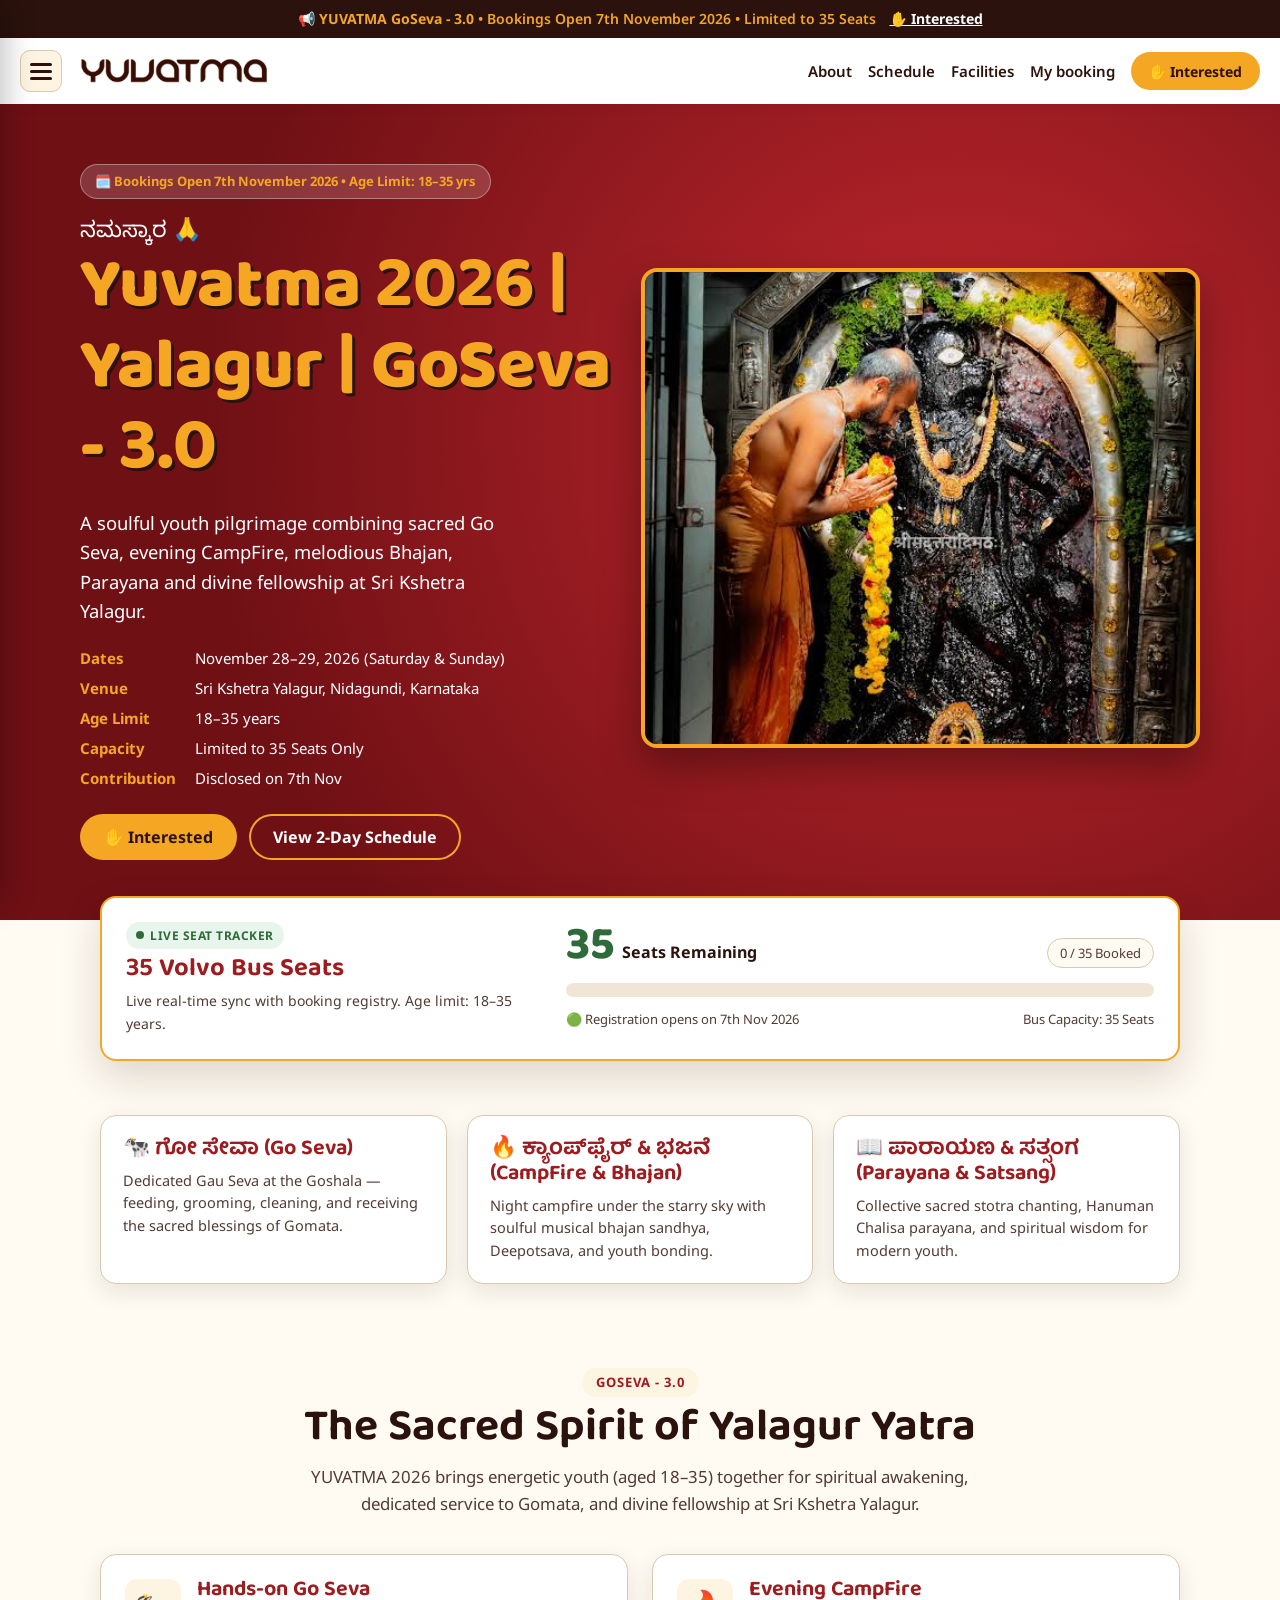
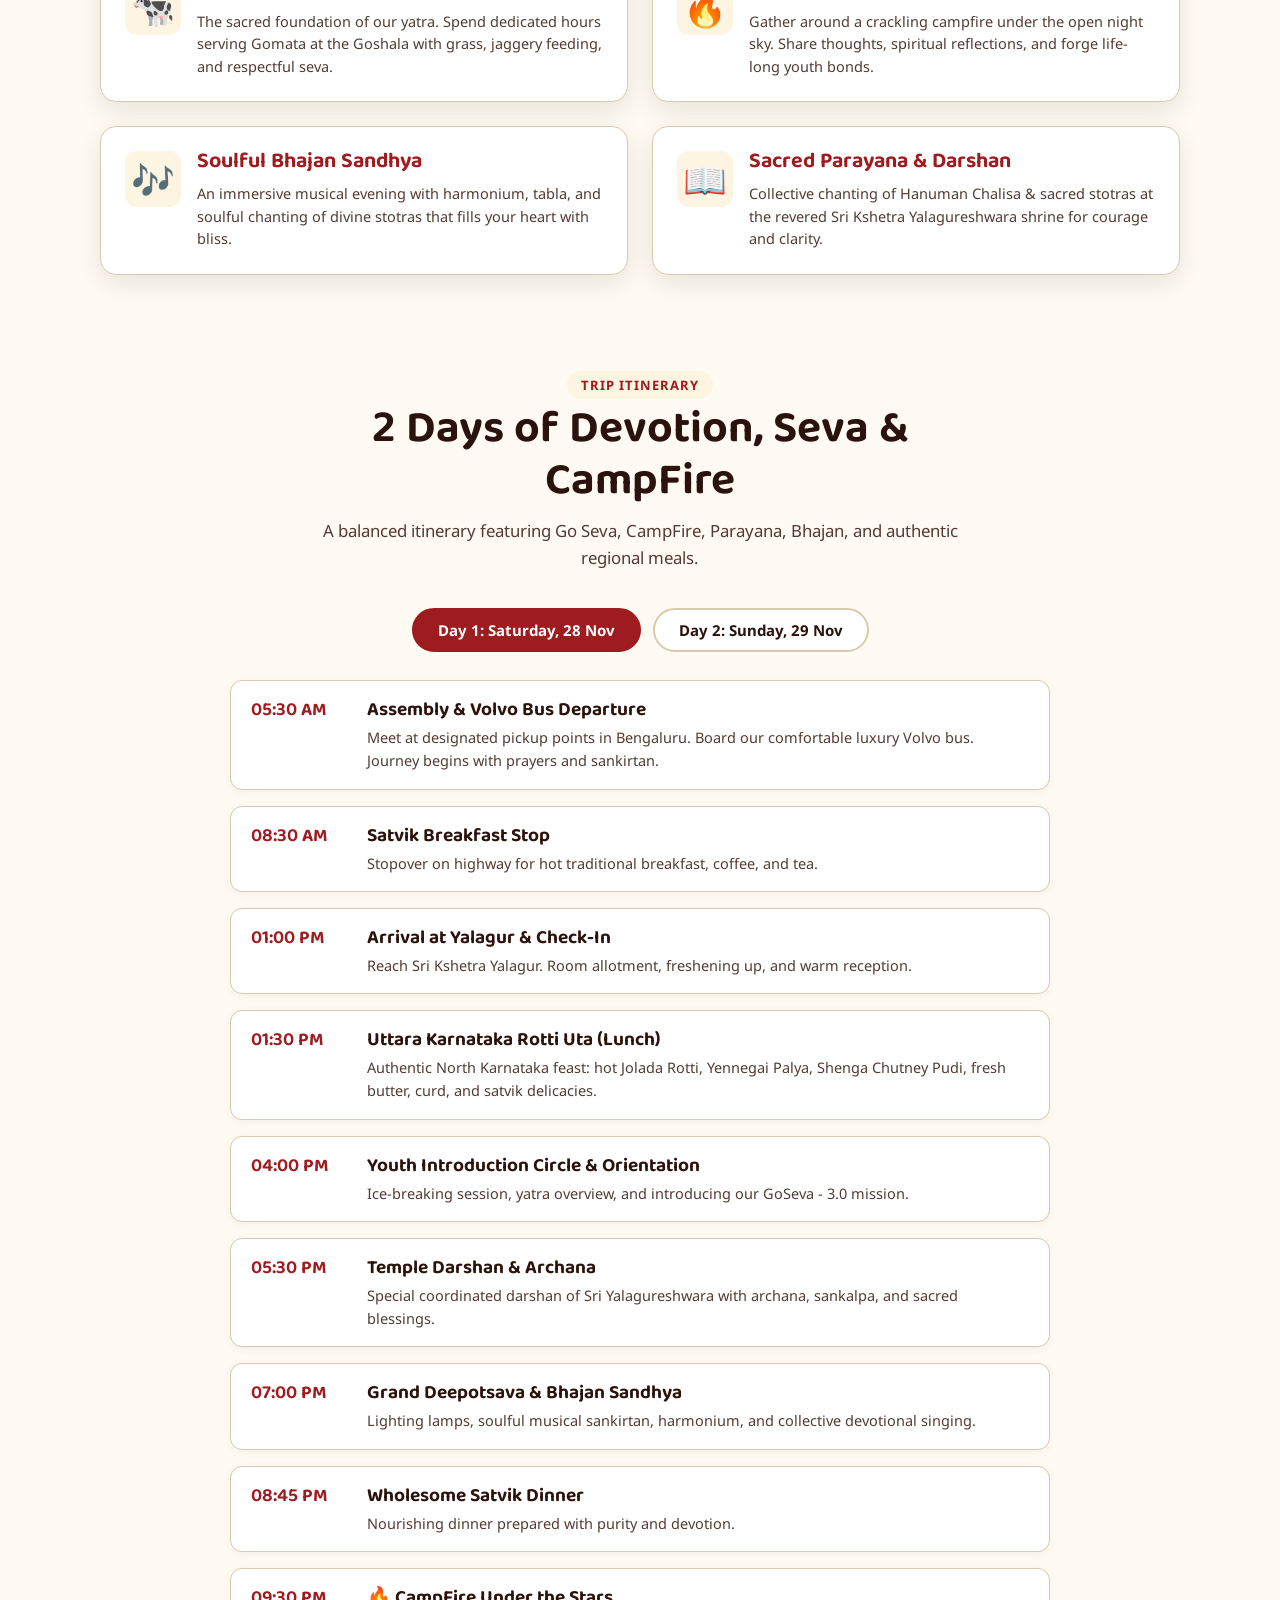
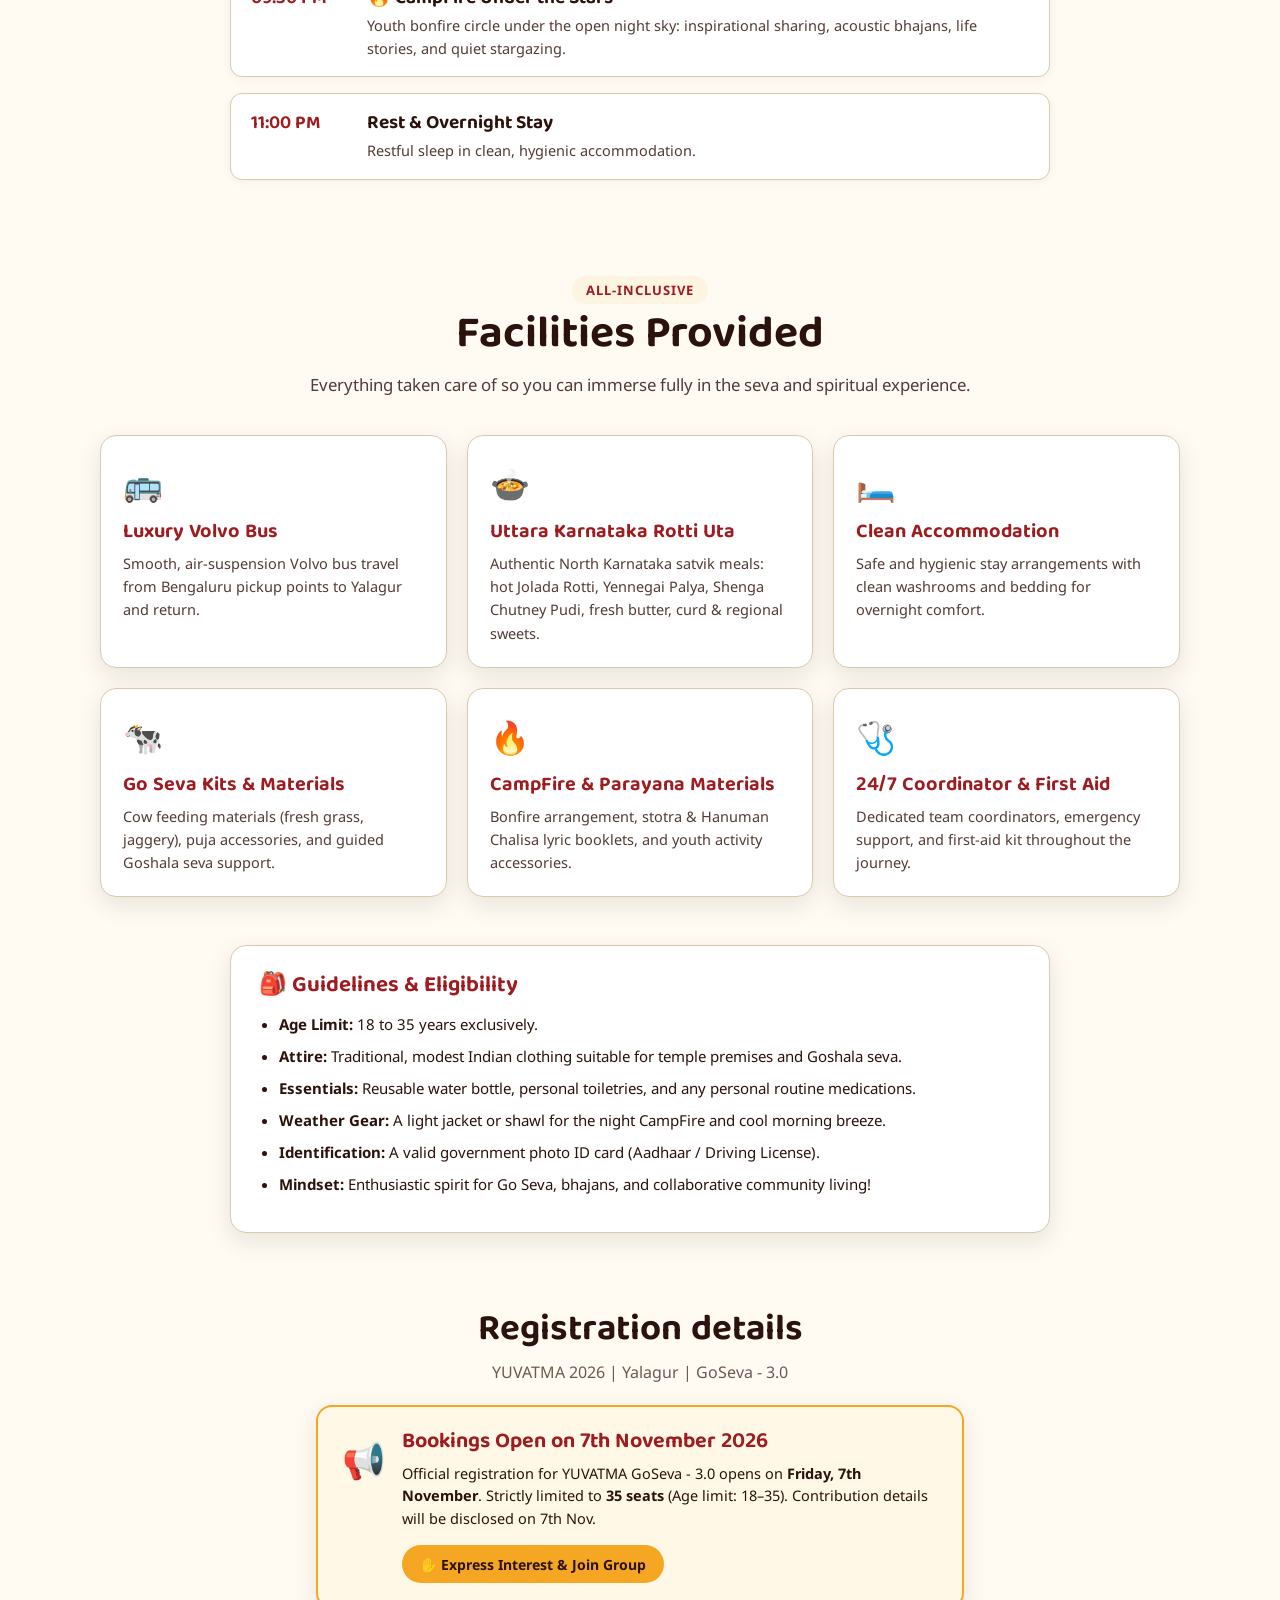
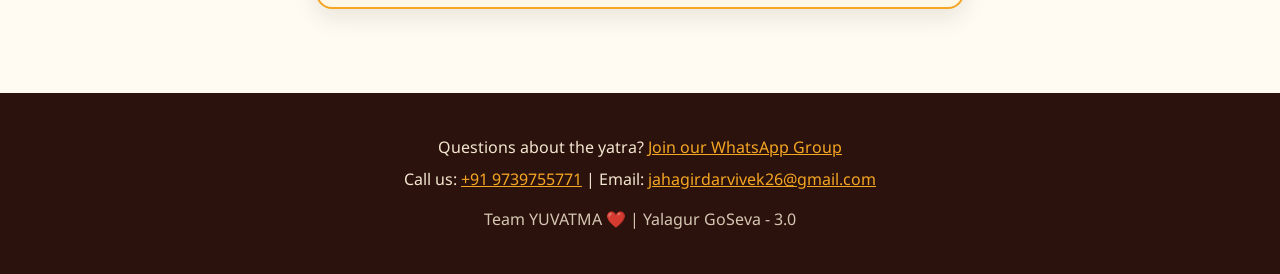
==== index.html @ 58d83fc6 "Add files via upload" ====
<!doctype html>
<html lang="en">
<head>
<meta charset="utf-8">
<meta name="viewport" content="width=device-width,initial-scale=1">
<title>Yuvatma 2026 | Yalagur | GoSeva - 3.0</title>
<meta name="description" content="Join Yuvatma 2026 | Yalagur | GoSeva - 3.0 on November 28–29, 2026. Two days of sacred Go Seva, evening CampFire, soulful Bhajan, Parayana, and youth fellowship.">
<link rel="preconnect" href="https://fonts.googleapis.com">
<link rel="preconnect" href="https://fonts.gstatic.com" crossorigin>
<link href="https://fonts.googleapis.com/css2?family=Baloo+Tamma+2:wght@600;700;800&family=Noto+Sans:wght@400;600;700&family=Noto+Sans+Kannada:wght@400;600;700&display=swap" rel="stylesheet">
<link rel="stylesheet" href="style.css">
</head>
<body>

<!-- Announcement Bar -->
<div class="announcement-bar" id="top-announcement">
  <span>📢 <b>YUVATMA GoSeva - 3.0</b> • Bookings Open 7th Nov • Limited to 35 Seats</span>
  <button type="button" id="bar-interested-btn">✋ Interested</button>
</div>

<!-- Header -->
<header class="top">
  <div class="top-left">
    <button type="button" class="menu-btn" id="menu-btn" aria-label="Open Navigation Menu">
      <span class="bar"></span>
      <span class="bar"></span>
      <span class="bar"></span>
    </button>
    <a href="index.html">
      <img class="logo" src="logo.png" alt="YUVATMA" onerror="this.src='assets/logo.png'">
    </a>
  </div>
  <nav class="top-nav">
    <a href="#about" class="nav-link">About</a>
    <a href="#schedule" class="nav-link">Schedule</a>
    <a href="#facilities" class="nav-link">Facilities</a>
    <a href="my-booking.html" class="nav-link">My booking</a>
    <div id="top-action-container" style="display:inline-block">
      <button type="button" class="btn sm" id="top-interested-btn">✋ Interested</button>
    </div>
  </nav>
</header>

<!-- Sidebar Drawer -->
<div class="sidebar-overlay" id="sidebar-overlay" aria-hidden="true"></div>
<aside class="sidebar" id="sidebar" aria-label="Main Navigation" aria-hidden="true">
  <div class="sidebar-header">
    <div class="sidebar-brand">
      <img src="logo.png" alt="YUVATMA" class="sidebar-logo" onerror="this.src='assets/logo.png'">
      <h3 class="sidebar-title">Yalagur Yatra 2026</h3>
    </div>
    <button type="button" class="sidebar-close" id="sidebar-close" aria-label="Close menu" title="Close menu">&#10005;</button>
  </div>

  <!-- Profile Card inside Sidebar -->
  <div class="sidebar-profile" id="sidebar-profile">
    <div class="profile-avatar">👤</div>
    <div class="profile-info">
      <span class="profile-name" id="sidebar-user-name">Welcome, Pilgrim</span>
      <span class="profile-status" id="sidebar-user-status">GoSeva - 3.0</span>
    </div>
  </div>

  <nav class="sidebar-nav">
    <a href="#about" class="sidebar-link">
      <span class="icon">🐄</span> Go Seva &amp; Highlights
    </a>
    <a href="#schedule" class="sidebar-link">
      <span class="icon">📅</span> 2-Day Detailed Schedule
    </a>
    <a href="#facilities" class="sidebar-link">
      <span class="icon">✨</span> Facilities Provided
    </a>
    <a href="#seats" class="sidebar-link">
      <span class="icon">🚌</span> Live Seat Availability
    </a>
    <a href="javascript:void(0)" class="sidebar-link" id="sb-interested-link">
      <span class="icon">✋</span> I'm Interested (Join Group)
    </a>
    <a href="#book" class="sidebar-link">
      <span class="icon">🎟️</span> Book Your Spot
    </a>
    <div class="sidebar-divider"></div>
    <a href="my-booking.html" class="sidebar-link highlight">
      <span class="icon">📑</span> My Bookings
    </a>
    <div class="sidebar-divider"></div>
    <div class="sidebar-contact-box">
      <h4>Contact YUVATMA</h4>
      <p class="contact-sub">Have questions or want trip updates? Reach out directly:</p>
      <a href="https://chat.whatsapp.com/E0sBKM5HKgl7DMPtVPsWwL?s=cl&p=a&iam=2" target="_blank" class="contact-pill wa" id="sb-wa-link">
        <span>💬</span> WhatsApp Group
      </a>
      <a href="tel:+919739755771" class="contact-pill phone" id="sb-tel-link">
        <span>📞</span> Call: +91 9739755771
      </a>
      <a href="mailto:jahagirdarvivek26@gmail.com" class="contact-pill mail" id="sb-mail-link">
        <span>✉️</span> Email: jahagirdarvivek26@gmail.com
      </a>
    </div>
  </nav>
</aside>

<!-- Hero Section -->
<section class="hero">
  <div>
    <div class="launch-badge">🗓️ Bookings Open 7th Nov • Age Limit: 18–35 yrs</div>
    <p class="namaste">ನಮಸ್ಕಾರ 🙏</p>
    <h1>Yuvatma 2026 | Yalagur | GoSeva - 3.0</h1>
    <p class="lead">A soulful youth pilgrimage combining sacred Go Seva, evening CampFire, melodious Bhajan, Parayana and divine fellowship at Sri Kshetra Yalagur.</p>
    <ul class="facts">
      <li><b>Dates</b> November 28–29, 2026 (Saturday &amp; Sunday)</li>
      <li><b>Venue</b> Sri Kshetra Yalagur, Nidagundi, Karnataka</li>
      <li><b>Age Limit</b> 18–35 years</li>
      <li><b>Capacity</b> Limited to 35 Seats Only</li>
      <li id="hero-fact-price"><b>Contribution</b> Disclosed on 7th Nov</li>
    </ul>
    <div class="hero-actions" id="hero-actions-container">
      <button type="button" class="btn" id="hero-interested-btn">✋ Interested</button>
      <a class="btn ghost" href="#schedule" style="color:#fff;box-shadow:inset 0 0 0 2px var(--gold)">View 2-Day Schedule</a>
    </div>
  </div>
  <div>
    <img class="poster" src="assets/hero.jpg" alt="YUVATMA 2026 Yalagur GoSeva 3.0" onerror="this.src='poster.png'">
  </div>
</section>

<!-- Live Seat Tracker Section -->
<section class="seat-section" id="seats">
  <div class="seat-card">
    <div class="seat-header">
      <span class="live-badge"><span class="live-dot"></span> Live Seat Tracker</span>
      <h2 class="seat-title">35 Volvo Bus Seats</h2>
      <p class="seat-subtitle">Live real-time sync with booking registry. Age limit: 18–35 years.</p>
    </div>
    <div class="seat-stats">
      <div class="seat-numbers">
        <div class="seat-left-display">
          <span class="seat-big-num" id="seats-left-num">35</span>
          <span class="seat-big-label">Seats Remaining</span>
        </div>
        <span class="seat-total-pill"><span id="seats-booked-num">0</span> / 35 Booked</span>
      </div>
      <div class="progress-bar-wrap" aria-label="Seat booking progress">
        <div class="progress-bar-fill" id="seat-progress-bar" style="width: 0%;"></div>
      </div>
      <p class="seat-footer-note">
        <span id="seat-status-note">🟢 Registration opens on 7th Nov 2026</span>
        <span>Bus Capacity: 35 Seats</span>
      </p>
    </div>
  </div>
</section>

<!-- Quick Highlights -->
<section class="hl">
  <div class="hl-card">
    <h3>🐄 ಗೋ ಸೇವಾ (Go Seva)</h3>
    <p>Dedicated Gau Seva at the Goshala — feeding, grooming, cleaning, and receiving the sacred blessings of Gomata.</p>
  </div>
  <div class="hl-card">
    <h3>🔥 ಕ್ಯಾಂಪ್‌ಫೈರ್ &amp; ಭಜನೆ (CampFire &amp; Bhajan)</h3>
    <p>Night campfire under the starry sky with soulful musical bhajan sandhya, Deepotsava, and youth bonding.</p>
  </div>
  <div class="hl-card">
    <h3>📖 ಪಾರಾಯಣ &amp; ಸತ್ಸಂಗ (Parayana &amp; Satsang)</h3>
    <p>Collective sacred stotra chanting, Hanuman Chalisa parayana, and spiritual wisdom for modern youth.</p>
  </div>
</section>

<!-- About Section -->
<section class="section" id="about">
  <div class="section-header">
    <span class="section-tag">GoSeva - 3.0</span>
    <h2>The Sacred Spirit of Yalagur Yatra</h2>
    <p>YUVATMA 2026 brings energetic youth (aged 18–35) together for spiritual awakening, dedicated service to Gomata, and divine fellowship at Sri Kshetra Yalagur.</p>
  </div>
  <div class="about-grid">
    <div class="about-box">
      <div class="about-box-icon">🐄</div>
      <div>
        <h3>Hands-on Go Seva</h3>
        <p>The sacred foundation of our yatra. Spend dedicated hours serving Gomata at the Goshala with grass, jaggery feeding, and respectful seva.</p>
      </div>
    </div>
    <div class="about-box">
      <div class="about-box-icon">🔥</div>
      <div>
        <h3>Evening CampFire</h3>
        <p>Gather around a crackling campfire under the open night sky. Share thoughts, spiritual reflections, and forge life-long youth bonds.</p>
      </div>
    </div>
    <div class="about-box">
      <div class="about-box-icon">🎶</div>
      <div>
        <h3>Soulful Bhajan Sandhya</h3>
        <p>An immersive musical evening with harmonium, tabla, and soulful chanting of divine stotras that fills your heart with bliss.</p>
      </div>
    </div>
    <div class="about-box">
      <div class="about-box-icon">📖</div>
      <div>
        <h3>Sacred Parayana &amp; Darshan</h3>
        <p>Collective chanting of Hanuman Chalisa &amp; sacred stotras at the revered Sri Kshetra Yalagureshwara shrine for courage and clarity.</p>
      </div>
    </div>
  </div>
</section>

<!-- 2-Day Schedule / Itinerary -->
<section class="section" id="schedule">
  <div class="section-header">
    <span class="section-tag">Trip Itinerary</span>
    <h2>2 Days of Devotion, Seva &amp; CampFire</h2>
    <p>A balanced itinerary featuring Go Seva, CampFire, Parayana, Bhajan, and authentic regional meals.</p>
  </div>

  <div class="schedule-tabs">
    <button type="button" class="tab-btn active" id="tab-day1" onclick="switchDay(1)">Day 1: Saturday, 28 Nov</button>
    <button type="button" class="tab-btn" id="tab-day2" onclick="switchDay(2)">Day 2: Sunday, 29 Nov</button>
  </div>

  <!-- Day 1 Schedule -->
  <div class="timeline" id="schedule-day1">
    <div class="timeline-item">
      <div class="timeline-time">05:30 AM</div>
      <div class="timeline-content">
        <h4>Assembly &amp; Volvo Bus Departure</h4>
        <p>Meet at designated pickup points in Bengaluru. Board our comfortable luxury Volvo bus. Journey begins with prayers and sankirtan.</p>
      </div>
    </div>
    <div class="timeline-item">
      <div class="timeline-time">08:30 AM</div>
      <div class="timeline-content">
        <h4>Satvik Breakfast Stop</h4>
        <p>Stopover on highway for hot traditional breakfast, coffee, and tea.</p>
      </div>
    </div>
    <div class="timeline-item">
      <div class="timeline-time">01:00 PM</div>
      <div class="timeline-content">
        <h4>Arrival at Yalagur &amp; Check-In</h4>
        <p>Reach Sri Kshetra Yalagur. Room allotment, freshening up, and warm reception.</p>
      </div>
    </div>
    <div class="timeline-item">
      <div class="timeline-time">01:30 PM</div>
      <div class="timeline-content">
        <h4>Uttara Karnataka Rotti Uta (Lunch)</h4>
        <p>Authentic North Karnataka feast: hot Jolada Rotti, Yennegai Palya, Shenga Chutney Pudi, fresh butter, curd, and satvik delicacies.</p>
      </div>
    </div>
    <div class="timeline-item">
      <div class="timeline-time">04:00 PM</div>
      <div class="timeline-content">
        <h4>Youth Introduction Circle &amp; Orientation</h4>
        <p>Ice-breaking session, yatra overview, and introducing our GoSeva - 3.0 mission.</p>
      </div>
    </div>
    <div class="timeline-item">
      <div class="timeline-time">05:30 PM</div>
      <div class="timeline-content">
        <h4>Temple Darshan &amp; Archana</h4>
        <p>Special coordinated darshan of Sri Yalagureshwara with archana, sankalpa, and sacred blessings.</p>
      </div>
    </div>
    <div class="timeline-item">
      <div class="timeline-time">07:00 PM</div>
      <div class="timeline-content">
        <h4>Grand Deepotsava &amp; Bhajan Sandhya</h4>
        <p>Lighting lamps, soulful musical sankirtan, harmonium, and collective devotional singing.</p>
      </div>
    </div>
    <div class="timeline-item">
      <div class="timeline-time">08:45 PM</div>
      <div class="timeline-content">
        <h4>Wholesome Satvik Dinner</h4>
        <p>Nourishing dinner prepared with purity and devotion.</p>
      </div>
    </div>
    <div class="timeline-item">
      <div class="timeline-time">09:30 PM</div>
      <div class="timeline-content">
        <h4>🔥 CampFire Under the Stars</h4>
        <p>Youth bonfire circle under the open night sky: inspirational sharing, acoustic bhajans, life stories, and quiet stargazing.</p>
      </div>
    </div>
    <div class="timeline-item">
      <div class="timeline-time">11:00 PM</div>
      <div class="timeline-content">
        <h4>Rest &amp; Overnight Stay</h4>
        <p>Restful sleep in clean, hygienic accommodation.</p>
      </div>
    </div>
  </div>

  <!-- Day 2 Schedule -->
  <div class="timeline" id="schedule-day2" hidden>
    <div class="timeline-item">
      <div class="timeline-time">05:45 AM</div>
      <div class="timeline-content">
        <h4>Suprabhata, Yoga &amp; Morning Meditation</h4>
        <p>Wake up to sacred chanting, refreshing morning yoga stretches, and peaceful dhyana.</p>
      </div>
    </div>
    <div class="timeline-item">
      <div class="timeline-time">07:15 AM</div>
      <div class="timeline-content">
        <h4>Temple Parikrama &amp; Hot Breakfast</h4>
        <p>Morning temple circumambulation followed by hearty satvik breakfast.</p>
      </div>
    </div>
    <div class="timeline-item">
      <div class="timeline-time">08:30 AM</div>
      <div class="timeline-content">
        <h4>🐄 Dedicated Go Seva at Goshala</h4>
        <p>Gau puja, feeding sacred cows with fresh grass &amp; jaggery, grooming, cleaning the goshala, and experiencing divine grace.</p>
      </div>
    </div>
    <div class="timeline-item">
      <div class="timeline-time">10:45 AM</div>
      <div class="timeline-content">
        <h4>📖 Hanuman Chalisa Parayana &amp; Stotras</h4>
        <p>Collective powerful parayana of Sri Hanuman Chalisa and sacred stotras for fearlessness and mental clarity.</p>
      </div>
    </div>
    <div class="timeline-item">
      <div class="timeline-time">11:45 AM</div>
      <div class="timeline-content">
        <h4>Interactive Youth Satsang</h4>
        <p>Engaging group discussion: Translating ancient spiritual principles into modern everyday youth life.</p>
      </div>
    </div>
    <div class="timeline-item">
      <div class="timeline-time">01:00 PM</div>
      <div class="timeline-content">
        <h4>Farewell Mahaprasada Lunch</h4>
        <p>Traditional Sunday mahaprasada feast shared with all fellow yatris.</p>
      </div>
    </div>
    <div class="timeline-item">
      <div class="timeline-time">02:30 PM</div>
      <div class="timeline-content">
        <h4>Reflections, Photos &amp; Blessings</h4>
        <p>Sharing our yatra memories, blessings from mentors, and commemorative group photos.</p>
      </div>
    </div>
    <div class="timeline-item">
      <div class="timeline-time">04:00 PM</div>
      <div class="timeline-content">
        <h4>Departure in Volvo Bus Towards Home</h4>
        <p>Boarding our Volvo bus with elevated minds, peaceful hearts, and lifelong spiritual friendships.</p>
      </div>
    </div>
    <div class="timeline-item">
      <div class="timeline-time">09:30 PM</div>
      <div class="timeline-content">
        <h4>Safe Arrival &amp; Drop-Off</h4>
        <p>Reaching designated drop points safely. Subhamastu!</p>
      </div>
    </div>
  </div>
</section>

<!-- Facilities Provided Section -->
<section class="section" id="facilities">
  <div class="section-header">
    <span class="section-tag">All-Inclusive</span>
    <h2>Facilities Provided</h2>
    <p>Everything taken care of so you can immerse fully in the seva and spiritual experience.</p>
  </div>
  <div class="facilities-grid">
    <div class="facility-card">
      <div class="facility-icon">🚌</div>
      <h3>Luxury Volvo Bus</h3>
      <p>Smooth, air-suspension Volvo bus travel from Bengaluru pickup points to Yalagur and return.</p>
    </div>
    <div class="facility-card">
      <div class="facility-icon">🍲</div>
      <h3>Uttara Karnataka Rotti Uta</h3>
      <p>Authentic North Karnataka satvik meals: hot Jolada Rotti, Yennegai Palya, Shenga Chutney Pudi, fresh butter, curd &amp; regional sweets.</p>
    </div>
    <div class="facility-card">
      <div class="facility-icon">🛏️</div>
      <h3>Clean Accommodation</h3>
      <p>Safe and hygienic stay arrangements with clean washrooms and bedding for overnight comfort.</p>
    </div>
    <div class="facility-card">
      <div class="facility-icon">🐄</div>
      <h3>Go Seva Kits &amp; Materials</h3>
      <p>Cow feeding materials (fresh grass, jaggery), puja accessories, and guided Goshala seva support.</p>
    </div>
    <div class="facility-card">
      <div class="facility-icon">🔥</div>
      <h3>CampFire &amp; Parayana Materials</h3>
      <p>Bonfire arrangement, stotra &amp; Hanuman Chalisa lyric booklets, and youth activity accessories.</p>
    </div>
    <div class="facility-card">
      <div class="facility-icon">🩺</div>
      <h3>24/7 Coordinator &amp; First Aid</h3>
      <p>Dedicated team coordinators, emergency support, and first-aid kit throughout the journey.</p>
    </div>
  </div>
</section>

<!-- Guidelines & What to Carry -->
<section class="section" id="guidelines" style="padding-top: 0;">
  <div class="guidelines-card">
    <h3 style="color:var(--red); font-size:1.4rem;">🎒 Guidelines &amp; Eligibility</h3>
    <ul>
      <li><b>Age Limit:</b> 18 to 35 years exclusively.</li>
      <li><b>Attire:</b> Traditional, modest Indian clothing suitable for temple premises and Goshala seva.</li>
      <li><b>Essentials:</b> Reusable water bottle, personal toiletries, and any personal routine medications.</li>
      <li><b>Weather Gear:</b> A light jacket or shawl for the night CampFire and cool morning breeze.</li>
      <li><b>Identification:</b> A valid government photo ID card (Aadhaar / Driving License).</li>
      <li><b>Mindset:</b> Enthusiastic spirit for Go Seva, bhajans, and collaborative community living!</li>
    </ul>
  </div>
</section>

<!-- Booking Section -->
<main id="book" class="book">
  <h2 id="book-title">Book your spot</h2>
  <p class="sub">YUVATMA 2026 | Yalagur | GoSeva - 3.0</p>

  <!-- Pre-booking Marketing Notice Box (Shown before 7th Nov) -->
  <div class="prebooking-notice" id="prebooking-banner">
    <div class="prebooking-icon">📢</div>
    <div class="prebooking-content">
      <h3>Bookings Open on 7th November 2026</h3>
      <p>Official registration for YUVATMA GoSeva - 3.0 opens on <b>Friday, 7th November</b>. Strictly limited to <b>35 seats</b> (Age limit: 18–35). Contribution details will be disclosed on 7th Nov.</p>
      <div class="prebooking-actions">
        <button type="button" class="btn sm" id="prebook-interested-btn">✋ Express Interest &amp; Join Group</button>
      </div>
    </div>
  </div>

  <!-- Booking Form Card (Active once bookings open on 7th Nov) -->
  <div class="card" id="card">
    <ol class="steps" id="steps"></ol>
    <form id="f" novalidate>
      <div id="stage"></div>
      <input class="hp" type="text" id="hp" tabindex="-1" autocomplete="off" aria-hidden="true">
      <div class="total" id="total"></div>
      <p class="err" id="err" role="alert"></p>
      <div class="nav">
        <button type="button" class="btn ghost" id="back">Back</button>
        <button type="submit" class="btn" id="next">Continue</button>
      </div>
    </form>
  </div>
</main>

<!-- Interested Modal Dialog (Name, Age, Ph no, Gotra -> Join Group) -->
<div class="modal-overlay" id="interested-modal" aria-hidden="true" role="dialog" aria-modal="true" aria-labelledby="int-modal-title">
  <div class="modal-dialog">
    <button type="button" class="modal-close" id="int-modal-close" aria-label="Close dialog">&times;</button>
    <div class="interested-modal-header">
      <span class="interested-badge">GoSeva - 3.0</span>
      <h3 class="modal-title" id="int-modal-title">Express Interest &amp; Join Group</h3>
      <p class="modal-subtitle">Fill your details below to join the official YUVATMA WhatsApp group. Age limit: 18–35 years.</p>
    </div>
    <form id="interested-form" class="interested-form" novalidate>
      <div class="form-group">
        <label for="int-name">Full Name <span style="color:var(--red)">*</span></label>
        <input type="text" id="int-name" autocomplete="name" placeholder="Enter your full name" required>
      </div>
      <div class="form-group">
        <label for="int-age">Age (18–35) <span style="color:var(--red)">*</span></label>
        <input type="number" id="int-age" min="18" max="35" inputmode="numeric" placeholder="e.g. 24" required>
        <div class="field-hint">Eligible age group: 18 to 35 years.</div>
      </div>
      <div class="form-group">
        <label for="int-phone">WhatsApp Mobile Number <span style="color:var(--red)">*</span></label>
        <input type="tel" id="int-phone" inputmode="numeric" maxlength="10" placeholder="10-digit mobile number" required>
      </div>
      <div class="form-group">
        <label for="int-gotra">Gotra <span style="color:var(--red)">*</span></label>
        <input type="text" id="int-gotra" placeholder="e.g. Kashyapa / Vishwamitra / Bharadwaja" required>
      </div>
      <p class="err-msg" id="int-err" role="alert"></p>
      <button type="submit" class="btn" id="int-submit-btn">Join group &rarr;</button>
    </form>
  </div>
</div>

<!-- QR Code Popup Modal (For live bookings on laptop) -->
<div class="modal-overlay" id="qr-modal" aria-hidden="true" role="dialog" aria-modal="true" aria-labelledby="qr-modal-title">
  <div class="modal-dialog">
    <button type="button" class="modal-close" id="qr-modal-close" aria-label="Close dialog">&times;</button>
    <h3 class="modal-title" id="qr-modal-title">Scan &amp; Pay via UPI</h3>
    <p class="modal-subtitle">Ideal for laptop bookings. Scan using any UPI app on your phone.</p>
    
    <div class="qr-amount-badge" id="qr-amount-text">₹1,785</div>

    <div class="qr-container">
      <img id="qr-image" class="qr-img" src="" alt="UPI QR Code for Payment">
    </div>

    <div>
      <button type="button" class="copy-upi-btn" id="copy-upi-btn">
        📋 Copy UPI ID: <b id="modal-upi-id">vivekvj26@ybl</b>
      </button>
    </div>

    <p class="modal-instruction">
      1. Open <b>GPay</b>, <b>PhonePe</b>, <b>Paytm</b>, or <b>BHIM</b> on your phone.<br>
      2. Scan the QR above, verify Payee <b>YUVATMA</b>, and pay.<br>
      3. Note your <b>Transaction ID / UTR</b> and take a screenshot.
    </p>

    <button type="button" class="btn" id="qr-done-btn" style="width:100%">Done, Enter Transaction ID</button>
  </div>
</div>

<!-- Footer -->
<footer>
  <p>Questions about the yatra? <a id="wa" href="https://chat.whatsapp.com/E0sBKM5HKgl7DMPtVPsWwL?s=cl&p=a&iam=2" target="_blank">Join our WhatsApp Group</a></p>
  <p>Call us: <a href="tel:+919739755771">+91 9739755771</a> | Email: <a href="mailto:jahagirdarvivek26@gmail.com">jahagirdarvivek26@gmail.com</a></p>
  <p style="margin-top: 14px; opacity: 0.85;">Team YUVATMA ❤️ | Yalagur GoSeva - 3.0</p>
</footer>

<script src="config.js"></script>
<script src="script.js"></script>
<script>
  function switchDay(day) {
    document.getElementById('tab-day1').classList.toggle('active', day === 1);
    document.getElementById('tab-day2').classList.toggle('active', day === 2);
    document.getElementById('schedule-day1').hidden = (day !== 1);
    document.getElementById('schedule-day2').hidden = (day !== 2);
  }
</script>
</body>
</html>
---- style.css ----
:root {
  --red: #9e1b1f;
  --deep: #6f1015;
  --gold: #f5a623;
  --gold-light: #fef4e2;
  --ink: #2b120c;
  --ink-light: #523b34;
  --paper: #fffbf2;
  --paper-card: #ffffff;
  --leaf: #2f6b3a;
  --leaf-light: #e8f5ec;
  --line: #d9c9ae;
  --r: 16px;
  --shadow: 0 8px 24px rgba(43, 18, 12, 0.1);
  --shadow-lg: 0 16px 40px rgba(43, 18, 12, 0.16);
}

* {
  box-sizing: border-box;
}

html {
  scroll-behavior: smooth;
}

body {
  margin: 0;
  font: 400 16px/1.6 "Noto Sans", "Noto Sans Kannada", sans-serif;
  color: var(--ink);
  background: var(--paper);
  -webkit-font-smoothing: antialiased;
}

h1, h2, h3, h4 {
  font-family: "Baloo Tamma 2", "Noto Sans Kannada", sans-serif;
  line-height: 1.15;
  margin: 0;
}

[hidden] {
  display: none !important;
}

:focus-visible {
  outline: 3px solid var(--red);
  outline-offset: 2px;
}

/* Announcement Bar */
.announcement-bar {
  background: var(--ink);
  color: var(--gold);
  text-align: center;
  padding: 8px 16px;
  font-size: 14px;
  font-weight: 600;
  display: flex;
  justify-content: center;
  align-items: center;
  gap: 8px;
}
.announcement-bar a, .announcement-bar button {
  color: #fff;
  text-decoration: underline;
  background: none;
  border: 0;
  font: inherit;
  font-weight: 700;
  cursor: pointer;
  margin-left: 6px;
  padding: 0;
}

/* Top Header */
.top {
  display: flex;
  justify-content: space-between;
  align-items: center;
  padding: 12px 20px;
  background: #ffffff;
  position: sticky;
  top: 0;
  z-index: 90;
  box-shadow: 0 2px 10px rgba(43, 18, 12, 0.06);
}

.top-left {
  display: flex;
  align-items: center;
  gap: 14px;
}

.menu-btn {
  display: flex;
  flex-direction: column;
  justify-content: space-around;
  width: 42px;
  height: 42px;
  background: var(--gold-light);
  border: 1px solid var(--line);
  border-radius: 10px;
  padding: 10px 9px;
  cursor: pointer;
  transition: all 0.2s ease;
}
.menu-btn:hover {
  background: #fae4be;
}
.menu-btn .bar {
  width: 100%;
  height: 3px;
  background: var(--ink);
  border-radius: 999px;
  transition: all 0.2s ease;
}

.logo {
  height: 34px;
  width: auto;
  display: block;
}

.top-nav {
  display: flex;
  align-items: center;
  gap: 16px;
}
.top-nav .nav-link {
  color: var(--ink);
  font-weight: 600;
  text-decoration: none;
  font-size: 15px;
  display: none;
}
@media (min-width: 680px) {
  .top-nav .nav-link {
    display: inline-block;
  }
}

/* Buttons */
.btn {
  display: inline-flex;
  align-items: center;
  justify-content: center;
  gap: 8px;
  min-height: 46px;
  padding: 10px 24px;
  border: 0;
  border-radius: 999px;
  background: var(--gold);
  color: var(--ink);
  font: 700 16px "Noto Sans", sans-serif;
  text-decoration: none;
  cursor: pointer;
  text-align: center;
  transition: transform 0.15s ease, background 0.15s ease, box-shadow 0.15s ease;
}
.btn:hover {
  transform: translateY(-1px);
  box-shadow: 0 4px 12px rgba(245, 166, 35, 0.4);
}
.btn:active {
  transform: translateY(1px);
}
.btn.sm {
  min-height: 38px;
  padding: 6px 18px;
  font-size: 14px;
}
.btn.ghost {
  background: transparent;
  color: var(--ink);
  box-shadow: inset 0 0 0 2px var(--ink);
}
.btn.ghost:hover {
  background: rgba(43, 18, 12, 0.05);
  box-shadow: inset 0 0 0 2px var(--red);
  color: var(--red);
}
.btn:disabled {
  opacity: 0.6;
  cursor: wait;
  transform: none !important;
  box-shadow: none !important;
}

/* Sidebar Drawer */
.sidebar-overlay {
  position: fixed;
  inset: 0;
  background: rgba(43, 18, 12, 0.6);
  backdrop-filter: blur(4px);
  z-index: 999;
  opacity: 0;
  pointer-events: none;
  transition: opacity 0.3s ease;
}
.sidebar-overlay.active {
  opacity: 1;
  pointer-events: auto;
}

.sidebar {
  position: fixed;
  top: 0;
  left: 0;
  bottom: 0;
  width: min(340px, 86vw);
  background: #ffffff;
  z-index: 1000;
  transform: translateX(-100%);
  transition: transform 0.3s cubic-bezier(0.16, 1, 0.3, 1);
  overflow-y: auto;
  box-shadow: 4px 0 30px rgba(0, 0, 0, 0.25);
  display: flex;
  flex-direction: column;
}
.sidebar.active {
  transform: translateX(0);
}

.sidebar-header {
  display: flex;
  align-items: center;
  justify-content: space-between;
  padding: 16px 18px;
  background: var(--paper);
  border-bottom: 1px solid var(--line);
  position: relative;
  min-height: 64px;
}
.sidebar-brand {
  display: flex;
  align-items: center;
  gap: 10px;
  min-width: 0;
  flex: 1;
  overflow: hidden;
}
.sidebar-logo {
  height: 28px;
  width: auto;
  flex-shrink: 0;
}
.sidebar-title {
  font-size: 1.1rem;
  font-weight: 700;
  color: var(--red);
  margin: 0;
  white-space: nowrap;
  overflow: hidden;
  text-overflow: ellipsis;
}
.sidebar-close {
  width: 36px;
  height: 36px;
  min-width: 36px;
  min-height: 36px;
  background: #f0e6d6;
  border: 1px solid var(--line);
  font-size: 20px;
  font-weight: 700;
  color: var(--ink);
  cursor: pointer;
  line-height: 1;
  border-radius: 50%;
  display: inline-flex;
  align-items: center;
  justify-content: center;
  flex-shrink: 0;
  margin-left: 10px;
  padding: 0;
  transition: all 0.2s ease;
  z-index: 10;
}
.sidebar-close:hover {
  background: var(--red);
  color: #ffffff;
  border-color: var(--red);
}

/* Profile in Sidebar */
.sidebar-profile {
  display: flex;
  align-items: center;
  gap: 12px;
  margin: 16px 20px 8px;
  padding: 14px 16px;
  background: var(--gold-light);
  border: 1px solid #ebd4a8;
  border-radius: 12px;
}
.profile-avatar {
  font-size: 24px;
  background: #ffffff;
  width: 44px;
  height: 44px;
  display: flex;
  align-items: center;
  justify-content: center;
  border-radius: 50%;
  border: 1px solid var(--line);
}
.profile-info {
  display: flex;
  flex-direction: column;
}
.profile-name {
  font-weight: 700;
  font-size: 15px;
  color: var(--ink);
}
.profile-status {
  font-size: 12px;
  color: var(--leaf);
  font-weight: 600;
}

.sidebar-nav {
  padding: 12px 16px 30px;
  display: flex;
  flex-direction: column;
  gap: 4px;
}
.sidebar-link {
  display: flex;
  align-items: center;
  gap: 12px;
  padding: 12px 16px;
  color: var(--ink);
  text-decoration: none;
  font-weight: 600;
  font-size: 15px;
  border-radius: 10px;
  transition: background 0.15s ease, color 0.15s ease;
}
.sidebar-link .icon {
  font-size: 18px;
  width: 24px;
  text-align: center;
}
.sidebar-link:hover {
  background: var(--gold-light);
  color: var(--red);
}
.sidebar-link.highlight {
  background: #fbf0dc;
  color: var(--red);
  border-left: 4px solid var(--red);
}
.sidebar-divider {
  height: 1px;
  background: var(--line);
  margin: 12px 8px;
}

.sidebar-contact-box {
  background: var(--paper);
  border: 1px solid var(--line);
  border-radius: 12px;
  padding: 16px;
  margin-top: 8px;
}
.sidebar-contact-box h4 {
  font-size: 1.1rem;
  color: var(--red);
  margin-bottom: 4px;
}
.contact-sub {
  font-size: 13px;
  color: var(--ink-light);
  margin: 0 0 12px;
}
.contact-pill {
  display: flex;
  align-items: center;
  gap: 10px;
  padding: 9px 14px;
  background: #ffffff;
  border: 1px solid var(--line);
  border-radius: 8px;
  text-decoration: none;
  color: var(--ink);
  font-weight: 600;
  font-size: 13px;
  margin-bottom: 8px;
  transition: background 0.15s ease, border-color 0.15s ease;
}
.contact-pill:last-child {
  margin-bottom: 0;
}
.contact-pill:hover {
  background: var(--gold-light);
  border-color: var(--gold);
}
.contact-pill.wa {
  color: var(--leaf);
  border-color: #c0dec8;
}

/* Hero Section */
.hero {
  display: grid;
  gap: 28px;
  align-items: center;
  padding: 36px 20px 48px;
  color: #fff;
  background: radial-gradient(circle at 75% 40%, #c1272d, var(--deep) 70%);
}
.launch-badge {
  display: inline-flex;
  align-items: center;
  gap: 8px;
  padding: 6px 14px;
  background: rgba(255, 255, 255, 0.16);
  border: 1px solid rgba(255, 255, 255, 0.35);
  border-radius: 999px;
  font-size: 13px;
  font-weight: 700;
  color: var(--gold);
  margin-bottom: 12px;
}
.namaste {
  margin: 0 0 4px;
  font-size: 1.4rem;
}
h1 {
  font-size: clamp(2.5rem, 8vw, 4.4rem);
  font-weight: 800;
  color: var(--gold);
  text-shadow: 3px 3px 0 var(--ink);
}
.lead {
  max-width: 38ch;
  font-size: 1.15rem;
  margin: 14px 0 20px;
  line-height: 1.6;
}
.facts {
  list-style: none;
  margin: 0 0 24px;
  padding: 0;
}
.facts li {
  margin: 6px 0;
  font-size: 15px;
}
.facts b {
  color: var(--gold);
  display: inline-block;
  min-width: 7.4em;
}
.hero-actions {
  display: flex;
  flex-wrap: wrap;
  gap: 12px;
  align-items: center;
}
.poster {
  width: 100%;
  max-height: 480px;
  object-fit: cover;
  border: 4px solid var(--gold);
  border-radius: var(--r);
  box-shadow: 0 18px 40px rgba(0, 0, 0, 0.35);
}
@media (min-width: 860px) {
  .hero {
    grid-template-columns: 1fr 1.05fr;
    padding: 60px max(24px, calc(50% - 560px));
  }
}

/* Live Seat Tracker Banner / Section */
.seat-section {
  max-width: 1120px;
  margin: -24px auto 30px;
  padding: 0 20px;
  position: relative;
  z-index: 10;
}
.seat-card {
  background: #ffffff;
  border: 2px solid var(--gold);
  border-radius: var(--r);
  padding: 24px;
  box-shadow: var(--shadow-lg);
  display: grid;
  gap: 20px;
}
@media (min-width: 800px) {
  .seat-card {
    grid-template-columns: 1fr 1.4fr;
    align-items: center;
  }
}
.seat-header {
  display: flex;
  flex-direction: column;
  gap: 6px;
}
.live-badge {
  display: inline-flex;
  align-items: center;
  gap: 6px;
  width: fit-content;
  background: var(--leaf-light);
  color: var(--leaf);
  padding: 4px 10px;
  border-radius: 999px;
  font-size: 12px;
  font-weight: 700;
  text-transform: uppercase;
  letter-spacing: 0.5px;
}
.live-dot {
  width: 8px;
  height: 8px;
  background: var(--leaf);
  border-radius: 50%;
  animation: pulse 1.8s infinite;
}
@keyframes pulse {
  0% { transform: scale(0.9); opacity: 1; }
  50% { transform: scale(1.3); opacity: 0.6; }
  100% { transform: scale(0.9); opacity: 1; }
}
.seat-title {
  font-size: 1.6rem;
  color: var(--red);
}
.seat-subtitle {
  font-size: 14px;
  color: var(--ink-light);
  margin: 0;
}
.seat-stats {
  display: flex;
  flex-direction: column;
  gap: 12px;
}
.seat-numbers {
  display: flex;
  align-items: baseline;
  justify-content: space-between;
}
.seat-left-display {
  display: flex;
  align-items: baseline;
  gap: 8px;
}
.seat-big-num {
  font-family: "Baloo Tamma 2", sans-serif;
  font-size: 2.8rem;
  font-weight: 800;
  color: var(--leaf);
  line-height: 1;
}
.seat-big-label {
  font-weight: 700;
  font-size: 16px;
  color: var(--ink);
}
.seat-total-pill {
  font-size: 13px;
  color: var(--ink-light);
  background: var(--paper);
  padding: 4px 12px;
  border-radius: 999px;
  border: 1px solid var(--line);
}
.progress-bar-wrap {
  width: 100%;
  height: 14px;
  background: #f0e6d6;
  border-radius: 999px;
  overflow: hidden;
  position: relative;
}
.progress-bar-fill {
  height: 100%;
  width: 0%;
  background: linear-gradient(90deg, var(--gold), var(--red));
  border-radius: 999px;
  transition: width 0.8s cubic-bezier(0.16, 1, 0.3, 1);
}
.seat-footer-note {
  font-size: 13px;
  color: var(--ink-light);
  margin: 0;
  display: flex;
  justify-content: space-between;
  align-items: center;
}

/* Feature Highlights */
.hl {
  display: grid;
  gap: 20px;
  padding: 24px 20px 36px;
  max-width: 1120px;
  margin: 0 auto;
}
.hl-card {
  background: #ffffff;
  border: 1px solid var(--line);
  border-radius: var(--r);
  padding: 22px;
  box-shadow: var(--shadow);
  transition: transform 0.2s ease;
}
.hl-card:hover {
  transform: translateY(-2px);
}
.hl-card h3 {
  font-size: 1.35rem;
  color: var(--red);
  margin-bottom: 6px;
}
.hl-card p {
  margin: 0;
  color: var(--ink-light);
  font-size: 14.5px;
  line-height: 1.55;
}
@media (min-width: 700px) {
  .hl {
    grid-template-columns: repeat(3, 1fr);
  }
}

/* Content Sections */
.section {
  max-width: 1120px;
  margin: 0 auto;
  padding: 48px 20px;
}
.section-header {
  text-align: center;
  max-width: 700px;
  margin: 0 auto 36px;
}
.section-tag {
  display: inline-block;
  background: var(--gold-light);
  color: var(--red);
  font-weight: 700;
  font-size: 13px;
  text-transform: uppercase;
  letter-spacing: 1px;
  padding: 4px 14px;
  border-radius: 999px;
  margin-bottom: 8px;
}
.section-header h2 {
  font-size: clamp(2rem, 5vw, 2.8rem);
  color: var(--ink);
}
.section-header p {
  color: var(--ink-light);
  margin: 8px 0 0;
  font-size: 1.05rem;
}

/* About Grid */
.about-grid {
  display: grid;
  gap: 24px;
}
@media (min-width: 760px) {
  .about-grid {
    grid-template-columns: repeat(2, 1fr);
  }
}
.about-box {
  background: #ffffff;
  border-radius: var(--r);
  border: 1px solid var(--line);
  padding: 24px;
  display: flex;
  gap: 16px;
  box-shadow: var(--shadow);
}
.about-box-icon {
  font-size: 2.2rem;
  flex-shrink: 0;
  background: var(--gold-light);
  width: 56px;
  height: 56px;
  border-radius: 12px;
  display: flex;
  align-items: center;
  justify-content: center;
}
.about-box h3 {
  font-size: 1.35rem;
  color: var(--red);
  margin-bottom: 6px;
}
.about-box p {
  margin: 0;
  color: var(--ink-light);
  font-size: 14.5px;
  line-height: 1.55;
}

/* Schedule / Itinerary */
.schedule-tabs {
  display: flex;
  justify-content: center;
  gap: 12px;
  margin-bottom: 28px;
}
.tab-btn {
  padding: 10px 24px;
  background: #ffffff;
  border: 2px solid var(--line);
  border-radius: 999px;
  font: 700 15px "Noto Sans", sans-serif;
  color: var(--ink);
  cursor: pointer;
  transition: all 0.2s ease;
}
.tab-btn.active {
  background: var(--red);
  border-color: var(--red);
  color: #ffffff;
}

.timeline {
  display: flex;
  flex-direction: column;
  gap: 16px;
  max-width: 820px;
  margin: 0 auto;
}
.timeline-item {
  display: grid;
  grid-template-columns: 100px 1fr;
  gap: 16px;
  background: #ffffff;
  border-radius: 12px;
  border: 1px solid var(--line);
  padding: 16px 20px;
  box-shadow: 0 2px 10px rgba(43, 18, 12, 0.05);
  align-items: baseline;
}
.timeline-time {
  font-family: "Baloo Tamma 2", sans-serif;
  font-size: 1.15rem;
  font-weight: 700;
  color: var(--red);
}
.timeline-content h4 {
  font-size: 1.2rem;
  margin: 0 0 4px;
  color: var(--ink);
}
.timeline-content p {
  margin: 0;
  font-size: 14.5px;
  color: var(--ink-light);
}

/* Facilities Grid */
.facilities-grid {
  display: grid;
  gap: 20px;
  grid-template-columns: repeat(auto-fill, minmax(280px, 1fr));
}
.facility-card {
  background: #ffffff;
  border: 1px solid var(--line);
  border-radius: var(--r);
  padding: 22px;
  box-shadow: var(--shadow);
  display: flex;
  flex-direction: column;
  gap: 8px;
}
.facility-icon {
  font-size: 2rem;
  margin-bottom: 4px;
}
.facility-card h3 {
  font-size: 1.25rem;
  color: var(--red);
}
.facility-card p {
  margin: 0;
  font-size: 14.5px;
  color: var(--ink-light);
}

/* Guidelines Box */
.guidelines-card {
  max-width: 820px;
  margin: 0 auto;
  background: #ffffff;
  border: 1px solid var(--line);
  border-radius: var(--r);
  padding: 28px;
  box-shadow: var(--shadow);
}
.guidelines-card ul {
  margin: 12px 0 0;
  padding-left: 20px;
}
.guidelines-card li {
  margin: 8px 0;
  font-size: 15px;
  color: var(--ink);
}

/* Booking Section */
.book {
  max-width: 680px;
  margin: 0 auto;
  padding: 30px 16px 60px;
  scroll-margin-top: 20px;
}
.book h2 {
  font-size: 2.3rem;
  text-align: center;
}
.sub {
  margin: 6px 0 20px;
  color: #6b5a50;
  text-align: center;
}

/* Pre-booking Banner */
.prebooking-notice {
  background: #fff8e6;
  border: 2px solid var(--gold);
  border-radius: var(--r);
  padding: 24px;
  margin-bottom: 24px;
  display: flex;
  gap: 16px;
  align-items: flex-start;
  box-shadow: var(--shadow);
}
.prebooking-icon {
  font-size: 2.2rem;
  flex-shrink: 0;
}
.prebooking-content h3 {
  font-size: 1.35rem;
  color: var(--red);
  margin-bottom: 6px;
}
.prebooking-content p {
  margin: 0 0 16px;
  font-size: 14.5px;
  color: var(--ink);
  line-height: 1.55;
}
.prebooking-actions {
  display: flex;
  flex-wrap: wrap;
  gap: 12px;
}

.card {
  background: #fff;
  border-radius: var(--r);
  padding: 24px;
  box-shadow: 0 6px 24px rgba(43, 18, 12, 0.12);
  border: 1px solid var(--line);
}

.steps {
  display: flex;
  gap: 6px;
  list-style: none;
  margin: 0 0 20px;
  padding: 0;
}
.steps li {
  flex: 1;
  padding-bottom: 6px;
  border-bottom: 4px solid #eadfcb;
  text-align: center;
  font-size: 14px;
  color: #7a665c;
  font-weight: 600;
}
.steps li.on {
  border-color: var(--red);
  color: var(--ink);
}
.steps li.done {
  border-color: var(--leaf);
}

label {
  display: block;
  margin: 14px 0;
  font-weight: 600;
  font-size: 15px;
}
input, textarea {
  display: block;
  width: 100%;
  margin-top: 6px;
  padding: 13px 14px;
  font: inherit;
  font-weight: 400;
  color: var(--ink);
  background: #fff;
  border: 2px solid var(--line);
  border-radius: 10px;
}
input:focus, textarea:focus {
  outline: 0;
  border-color: var(--red);
  box-shadow: 0 0 0 3px rgba(158, 27, 31, 0.18);
}
fieldset {
  margin: 16px 0;
  padding: 8px 14px 12px;
  border: 2px solid var(--line);
  border-radius: 10px;
}
legend {
  padding: 0 8px;
  font-weight: 700;
  color: var(--red);
}
.hint {
  margin: 6px 0;
  font-size: 13.5px;
  color: #6b5a50;
}

/* Group Size Selector - NO PRICES DISPLAYED */
.sizes {
  display: grid;
  grid-template-columns: 1fr 1fr;
  gap: 12px;
  margin-top: 14px;
}
.size {
  min-height: 86px;
  padding: 14px 12px;
  border: 2px solid var(--line);
  border-radius: 12px;
  background: #fff;
  color: var(--ink);
  font: inherit;
  cursor: pointer;
  display: flex;
  flex-direction: column;
  align-items: center;
  justify-content: center;
  gap: 4px;
  text-align: center;
  transition: all 0.15s ease;
}
.size:hover {
  border-color: var(--gold);
  background: var(--gold-light);
}
.size-badge {
  font-size: 12px;
  font-weight: 700;
  color: var(--red);
  text-transform: uppercase;
}
.size b {
  font: 800 1.25rem "Baloo Tamma 2", sans-serif;
}
.size-sub {
  font-size: 12px;
  color: var(--ink-light);
}
.size.on {
  background: var(--gold-light);
  border-color: var(--red);
  box-shadow: 0 0 0 2px var(--red);
}

/* Payment View & Show QR */
.pay {
  background: var(--paper);
  border: 1px solid var(--line);
  border-radius: 12px;
  padding: 16px;
  margin: 16px 0;
}
.pay-info-row {
  display: flex;
  align-items: center;
  justify-content: space-between;
  margin-bottom: 12px;
  padding-bottom: 12px;
  border-bottom: 1px solid var(--line);
}
.upi-tag {
  font-size: 15px;
}
.upi-tag b {
  color: var(--red);
  letter-spacing: 0.5px;
}
.pay-actions {
  display: flex;
  flex-wrap: wrap;
  gap: 10px;
  margin-bottom: 8px;
}
.pay-actions .btn {
  flex: 1;
  min-width: 140px;
}

/* Modal Popup Core */
.modal-overlay {
  position: fixed;
  inset: 0;
  background: rgba(43, 18, 12, 0.7);
  backdrop-filter: blur(5px);
  z-index: 10000;
  display: flex;
  align-items: center;
  justify-content: center;
  padding: 16px;
  opacity: 0;
  pointer-events: none;
  transition: opacity 0.25s ease;
}
.modal-overlay.active {
  opacity: 1;
  pointer-events: auto;
}
.modal-dialog {
  background: #ffffff;
  border-radius: var(--r);
  max-width: 440px;
  width: 100%;
  padding: 26px;
  box-shadow: 0 20px 50px rgba(0, 0, 0, 0.35);
  position: relative;
  text-align: center;
  transform: translateY(20px) scale(0.95);
  transition: transform 0.25s cubic-bezier(0.16, 1, 0.3, 1);
  max-height: 90vh;
  overflow-y: auto;
}
.modal-overlay.active .modal-dialog {
  transform: translateY(0) scale(1);
}
.modal-close {
  position: absolute;
  top: 14px;
  right: 14px;
  background: transparent;
  border: 0;
  font-size: 26px;
  line-height: 1;
  color: var(--ink);
  cursor: pointer;
  padding: 4px 8px;
  border-radius: 8px;
}
.modal-close:hover {
  background: var(--line);
}
.modal-title {
  font-size: 1.5rem;
  color: var(--red);
  margin-bottom: 4px;
}
.modal-subtitle {
  font-size: 13.5px;
  color: var(--ink-light);
  margin: 0 0 16px;
}

/* Interested Modal Form Styling */
.interested-modal-header {
  text-align: center;
  margin-bottom: 18px;
}
.interested-badge {
  display: inline-block;
  background: var(--gold-light);
  color: var(--red);
  font-weight: 700;
  font-size: 12px;
  padding: 3px 12px;
  border-radius: 999px;
  text-transform: uppercase;
  letter-spacing: 0.5px;
  margin-bottom: 6px;
}
.interested-form {
  text-align: left;
}
.interested-form .form-group {
  margin-bottom: 14px;
}
.interested-form label {
  display: block;
  font-weight: 700;
  font-size: 13.5px;
  margin: 0 0 4px;
  color: var(--ink);
}
.interested-form input {
  width: 100%;
  padding: 12px 14px;
  border: 2px solid var(--line);
  border-radius: 10px;
  font: inherit;
  font-size: 15px;
  color: var(--ink);
  background: #fff;
  margin-top: 0;
}
.interested-form input:focus {
  outline: 0;
  border-color: var(--red);
  box-shadow: 0 0 0 3px rgba(158, 27, 31, 0.15);
}
.interested-form .field-hint {
  font-size: 12px;
  color: var(--ink-light);
  margin-top: 4px;
}
.interested-form .err-msg {
  color: #b00020;
  font-size: 13.5px;
  font-weight: 600;
  margin: 10px 0;
  min-height: 1.4em;
  text-align: center;
}
.interested-form .btn {
  width: 100%;
  padding: 14px;
  font-size: 16px;
  font-weight: 800;
}

/* QR Code Modal Styling */
.qr-container {
  display: flex;
  justify-content: center;
  margin: 12px auto;
  background: #ffffff;
  padding: 12px;
  border: 2px solid var(--line);
  border-radius: 12px;
  width: fit-content;
}
.qr-img {
  width: 220px;
  height: 220px;
  display: block;
}
.qr-amount-badge {
  font-family: "Baloo Tamma 2", sans-serif;
  font-size: 1.8rem;
  font-weight: 800;
  color: var(--red);
  margin: 8px 0;
}
.copy-upi-btn {
  display: inline-flex;
  align-items: center;
  gap: 8px;
  background: var(--gold-light);
  border: 1px solid var(--line);
  padding: 8px 16px;
  border-radius: 999px;
  font-size: 13px;
  font-weight: 700;
  color: var(--ink);
  cursor: pointer;
  margin-bottom: 12px;
}
.copy-upi-btn:hover {
  background: #fae4be;
}
.modal-instruction {
  font-size: 12.5px;
  color: var(--ink-light);
  margin: 0 0 16px;
  line-height: 1.45;
}

.total {
  margin-top: 16px;
  text-align: right;
  font-weight: 700;
  font-size: 1.1rem;
  color: var(--red);
}
.err {
  min-height: 1.5em;
  margin: 8px 0;
  color: #b00020;
  font-weight: 600;
}
.nav {
  display: flex;
  gap: 12px;
  margin-top: 14px;
}
.nav .btn {
  flex: 1;
}
.hp {
  position: absolute;
  left: -9999px;
}

.ok {
  padding: 16px 0;
  text-align: center;
}
.bid {
  margin: 8px 0;
  font: 800 2.4rem "Baloo Tamma 2", sans-serif;
  letter-spacing: 0.04em;
  color: var(--red);
}

/* Footer */
footer {
  padding: 36px 20px;
  text-align: center;
  background: var(--ink);
  color: #f3e6d0;
}
footer a {
  color: var(--gold);
}
footer p {
  margin: 6px 0;
}

@media (prefers-reduced-motion: reduce) {
  html {
    scroll-behavior: auto;
  }
}

/* My Booking Page */
.link {
  margin-right: 16px;
  padding: 8px 0;
  border: 0;
  background: none;
  color: var(--red);
  font: inherit;
  font-weight: 600;
  text-decoration: underline;
  cursor: pointer;
}
.link:disabled {
  color: #7a665c;
  text-decoration: none;
  cursor: default;
}
.bk {
  margin-bottom: 18px;
  padding-bottom: 18px;
  border-bottom: 1px solid #eadfcb;
}
.bk h3 {
  display: flex;
  flex-wrap: wrap;
  gap: 8px;
  align-items: center;
}
.bk h4 {
  margin: 14px 0 4px;
}
.bk ul {
  margin: 0;
  padding-left: 20px;
}
.pill {
  padding: 2px 12px;
  border-radius: 999px;
  background: var(--gold);
  font: 600 14px "Noto Sans", sans-serif;
}
.pill.ok {
  background: var(--leaf);
  color: #fff;
}
dl {
  display: grid;
  grid-template-columns: max-content 1fr;
  gap: 6px 16px;
  margin: 12px 0;
}
dt {
  font-weight: 600;
}
dd {
  margin: 0;
  overflow-wrap: anywhere;
}
.rep {
  margin-top: 12px;
  padding: 10px 14px;
  border-left: 4px solid var(--red);
  background: #fff4dc;
}
.rep p {
  margin: 4px 0 0;
}
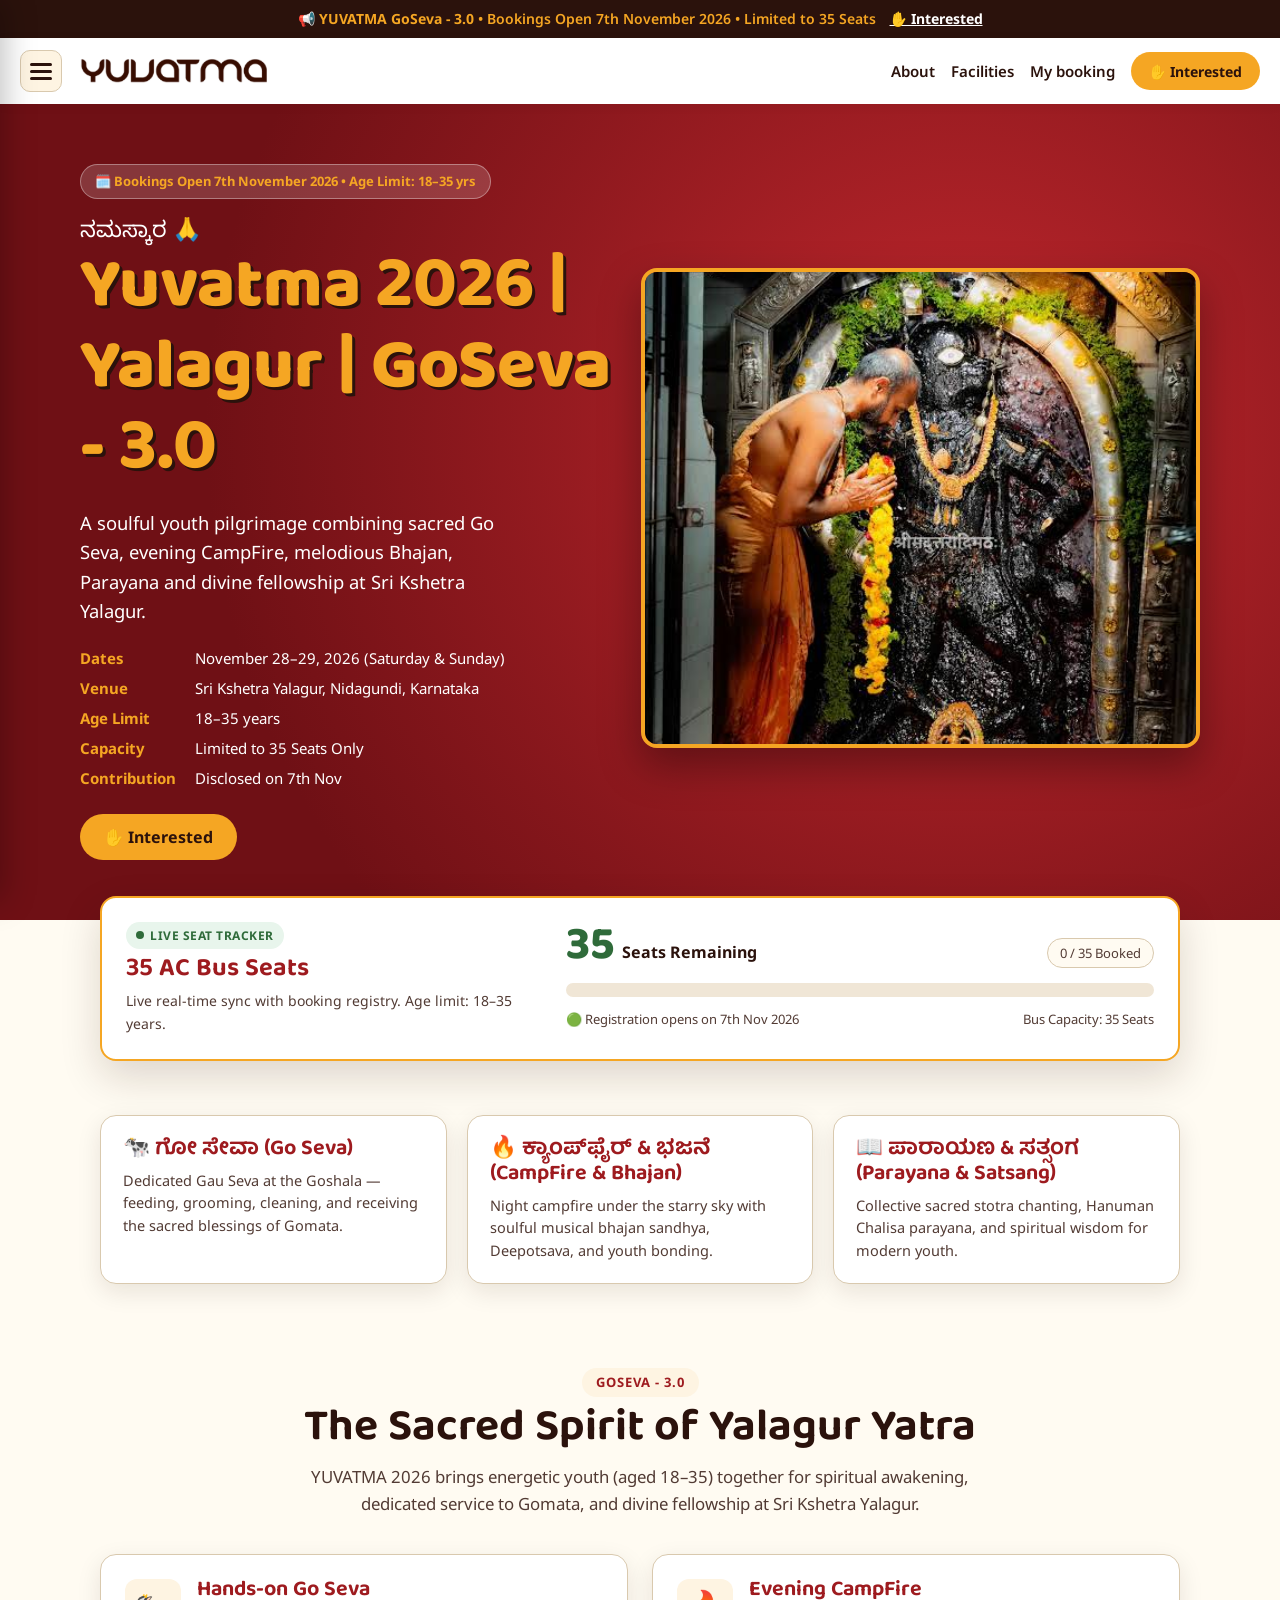
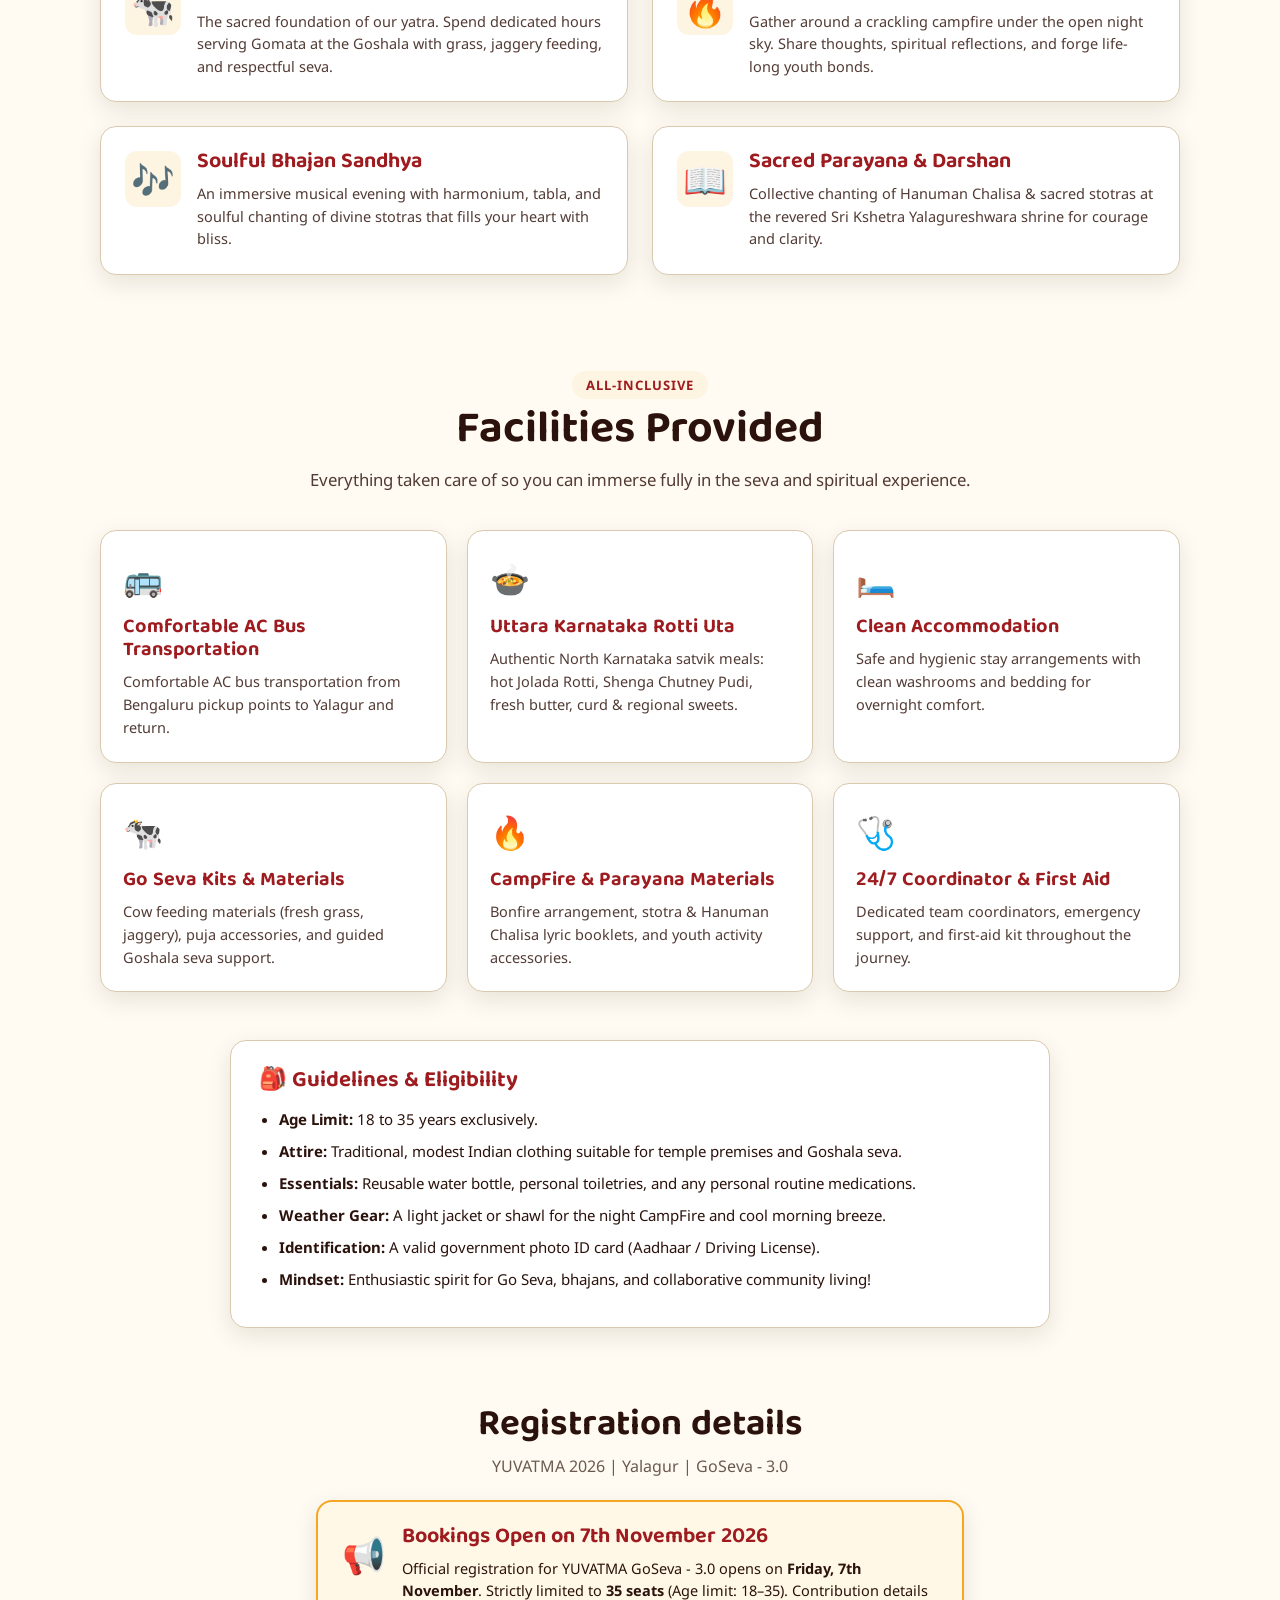
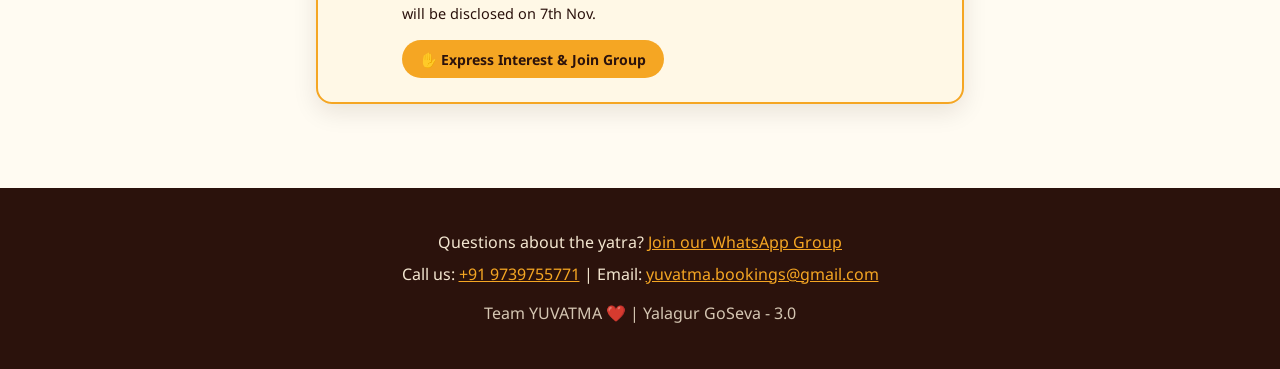
==== commit 3b05960b: "new version" ====
--- a/index.html
+++ b/index.html
@@ -32,7 +32,6 @@
   </div>
   <nav class="top-nav">
     <a href="#about" class="nav-link">About</a>
-    <a href="#schedule" class="nav-link">Schedule</a>
     <a href="#facilities" class="nav-link">Facilities</a>
     <a href="my-booking.html" class="nav-link">My booking</a>
     <div id="top-action-container" style="display:inline-block">
@@ -64,9 +63,6 @@
   <nav class="sidebar-nav">
     <a href="#about" class="sidebar-link">
       <span class="icon">🐄</span> Go Seva &amp; Highlights
-    </a>
-    <a href="#schedule" class="sidebar-link">
-      <span class="icon">📅</span> 2-Day Detailed Schedule
     </a>
     <a href="#facilities" class="sidebar-link">
       <span class="icon">✨</span> Facilities Provided
@@ -94,8 +90,8 @@
       <a href="tel:+919739755771" class="contact-pill phone" id="sb-tel-link">
         <span>📞</span> Call: +91 9739755771
       </a>
-      <a href="mailto:jahagirdarvivek26@gmail.com" class="contact-pill mail" id="sb-mail-link">
-        <span>✉️</span> Email: jahagirdarvivek26@gmail.com
+      <a href="mailto:yuvatma.bookings@gmail.com" class="contact-pill mail" id="sb-mail-link">
+        <span>✉️</span> Email: yuvatma.bookings@gmail.com
       </a>
     </div>
   </nav>
@@ -117,7 +113,6 @@
     </ul>
     <div class="hero-actions" id="hero-actions-container">
       <button type="button" class="btn" id="hero-interested-btn">✋ Interested</button>
-      <a class="btn ghost" href="#schedule" style="color:#fff;box-shadow:inset 0 0 0 2px var(--gold)">View 2-Day Schedule</a>
     </div>
   </div>
   <div>
@@ -130,7 +125,7 @@
   <div class="seat-card">
     <div class="seat-header">
       <span class="live-badge"><span class="live-dot"></span> Live Seat Tracker</span>
-      <h2 class="seat-title">35 Volvo Bus Seats</h2>
+      <h2 class="seat-title">35 AC Bus Seats</h2>
       <p class="seat-subtitle">Live real-time sync with booking registry. Age limit: 18–35 years.</p>
     </div>
     <div class="seat-stats">
@@ -207,161 +202,6 @@
   </div>
 </section>
 
-<!-- 2-Day Schedule / Itinerary -->
-<section class="section" id="schedule">
-  <div class="section-header">
-    <span class="section-tag">Trip Itinerary</span>
-    <h2>2 Days of Devotion, Seva &amp; CampFire</h2>
-    <p>A balanced itinerary featuring Go Seva, CampFire, Parayana, Bhajan, and authentic regional meals.</p>
-  </div>
-
-  <div class="schedule-tabs">
-    <button type="button" class="tab-btn active" id="tab-day1" onclick="switchDay(1)">Day 1: Saturday, 28 Nov</button>
-    <button type="button" class="tab-btn" id="tab-day2" onclick="switchDay(2)">Day 2: Sunday, 29 Nov</button>
-  </div>
-
-  <!-- Day 1 Schedule -->
-  <div class="timeline" id="schedule-day1">
-    <div class="timeline-item">
-      <div class="timeline-time">05:30 AM</div>
-      <div class="timeline-content">
-        <h4>Assembly &amp; Volvo Bus Departure</h4>
-        <p>Meet at designated pickup points in Bengaluru. Board our comfortable luxury Volvo bus. Journey begins with prayers and sankirtan.</p>
-      </div>
-    </div>
-    <div class="timeline-item">
-      <div class="timeline-time">08:30 AM</div>
-      <div class="timeline-content">
-        <h4>Satvik Breakfast Stop</h4>
-        <p>Stopover on highway for hot traditional breakfast, coffee, and tea.</p>
-      </div>
-    </div>
-    <div class="timeline-item">
-      <div class="timeline-time">01:00 PM</div>
-      <div class="timeline-content">
-        <h4>Arrival at Yalagur &amp; Check-In</h4>
-        <p>Reach Sri Kshetra Yalagur. Room allotment, freshening up, and warm reception.</p>
-      </div>
-    </div>
-    <div class="timeline-item">
-      <div class="timeline-time">01:30 PM</div>
-      <div class="timeline-content">
-        <h4>Uttara Karnataka Rotti Uta (Lunch)</h4>
-        <p>Authentic North Karnataka feast: hot Jolada Rotti, Yennegai Palya, Shenga Chutney Pudi, fresh butter, curd, and satvik delicacies.</p>
-      </div>
-    </div>
-    <div class="timeline-item">
-      <div class="timeline-time">04:00 PM</div>
-      <div class="timeline-content">
-        <h4>Youth Introduction Circle &amp; Orientation</h4>
-        <p>Ice-breaking session, yatra overview, and introducing our GoSeva - 3.0 mission.</p>
-      </div>
-    </div>
-    <div class="timeline-item">
-      <div class="timeline-time">05:30 PM</div>
-      <div class="timeline-content">
-        <h4>Temple Darshan &amp; Archana</h4>
-        <p>Special coordinated darshan of Sri Yalagureshwara with archana, sankalpa, and sacred blessings.</p>
-      </div>
-    </div>
-    <div class="timeline-item">
-      <div class="timeline-time">07:00 PM</div>
-      <div class="timeline-content">
-        <h4>Grand Deepotsava &amp; Bhajan Sandhya</h4>
-        <p>Lighting lamps, soulful musical sankirtan, harmonium, and collective devotional singing.</p>
-      </div>
-    </div>
-    <div class="timeline-item">
-      <div class="timeline-time">08:45 PM</div>
-      <div class="timeline-content">
-        <h4>Wholesome Satvik Dinner</h4>
-        <p>Nourishing dinner prepared with purity and devotion.</p>
-      </div>
-    </div>
-    <div class="timeline-item">
-      <div class="timeline-time">09:30 PM</div>
-      <div class="timeline-content">
-        <h4>🔥 CampFire Under the Stars</h4>
-        <p>Youth bonfire circle under the open night sky: inspirational sharing, acoustic bhajans, life stories, and quiet stargazing.</p>
-      </div>
-    </div>
-    <div class="timeline-item">
-      <div class="timeline-time">11:00 PM</div>
-      <div class="timeline-content">
-        <h4>Rest &amp; Overnight Stay</h4>
-        <p>Restful sleep in clean, hygienic accommodation.</p>
-      </div>
-    </div>
-  </div>
-
-  <!-- Day 2 Schedule -->
-  <div class="timeline" id="schedule-day2" hidden>
-    <div class="timeline-item">
-      <div class="timeline-time">05:45 AM</div>
-      <div class="timeline-content">
-        <h4>Suprabhata, Yoga &amp; Morning Meditation</h4>
-        <p>Wake up to sacred chanting, refreshing morning yoga stretches, and peaceful dhyana.</p>
-      </div>
-    </div>
-    <div class="timeline-item">
-      <div class="timeline-time">07:15 AM</div>
-      <div class="timeline-content">
-        <h4>Temple Parikrama &amp; Hot Breakfast</h4>
-        <p>Morning temple circumambulation followed by hearty satvik breakfast.</p>
-      </div>
-    </div>
-    <div class="timeline-item">
-      <div class="timeline-time">08:30 AM</div>
-      <div class="timeline-content">
-        <h4>🐄 Dedicated Go Seva at Goshala</h4>
-        <p>Gau puja, feeding sacred cows with fresh grass &amp; jaggery, grooming, cleaning the goshala, and experiencing divine grace.</p>
-      </div>
-    </div>
-    <div class="timeline-item">
-      <div class="timeline-time">10:45 AM</div>
-      <div class="timeline-content">
-        <h4>📖 Hanuman Chalisa Parayana &amp; Stotras</h4>
-        <p>Collective powerful parayana of Sri Hanuman Chalisa and sacred stotras for fearlessness and mental clarity.</p>
-      </div>
-    </div>
-    <div class="timeline-item">
-      <div class="timeline-time">11:45 AM</div>
-      <div class="timeline-content">
-        <h4>Interactive Youth Satsang</h4>
-        <p>Engaging group discussion: Translating ancient spiritual principles into modern everyday youth life.</p>
-      </div>
-    </div>
-    <div class="timeline-item">
-      <div class="timeline-time">01:00 PM</div>
-      <div class="timeline-content">
-        <h4>Farewell Mahaprasada Lunch</h4>
-        <p>Traditional Sunday mahaprasada feast shared with all fellow yatris.</p>
-      </div>
-    </div>
-    <div class="timeline-item">
-      <div class="timeline-time">02:30 PM</div>
-      <div class="timeline-content">
-        <h4>Reflections, Photos &amp; Blessings</h4>
-        <p>Sharing our yatra memories, blessings from mentors, and commemorative group photos.</p>
-      </div>
-    </div>
-    <div class="timeline-item">
-      <div class="timeline-time">04:00 PM</div>
-      <div class="timeline-content">
-        <h4>Departure in Volvo Bus Towards Home</h4>
-        <p>Boarding our Volvo bus with elevated minds, peaceful hearts, and lifelong spiritual friendships.</p>
-      </div>
-    </div>
-    <div class="timeline-item">
-      <div class="timeline-time">09:30 PM</div>
-      <div class="timeline-content">
-        <h4>Safe Arrival &amp; Drop-Off</h4>
-        <p>Reaching designated drop points safely. Subhamastu!</p>
-      </div>
-    </div>
-  </div>
-</section>
-
 <!-- Facilities Provided Section -->
 <section class="section" id="facilities">
   <div class="section-header">
@@ -372,13 +212,13 @@
   <div class="facilities-grid">
     <div class="facility-card">
       <div class="facility-icon">🚌</div>
-      <h3>Luxury Volvo Bus</h3>
-      <p>Smooth, air-suspension Volvo bus travel from Bengaluru pickup points to Yalagur and return.</p>
+      <h3>Comfortable AC Bus Transportation</h3>
+      <p>Comfortable AC bus transportation from Bengaluru pickup points to Yalagur and return.</p>
     </div>
     <div class="facility-card">
       <div class="facility-icon">🍲</div>
       <h3>Uttara Karnataka Rotti Uta</h3>
-      <p>Authentic North Karnataka satvik meals: hot Jolada Rotti, Yennegai Palya, Shenga Chutney Pudi, fresh butter, curd &amp; regional sweets.</p>
+      <p>Authentic North Karnataka satvik meals: hot Jolada Rotti, Shenga Chutney Pudi, fresh butter, curd &amp; regional sweets.</p>
     </div>
     <div class="facility-card">
       <div class="facility-icon">🛏️</div>
@@ -516,19 +356,11 @@
 <!-- Footer -->
 <footer>
   <p>Questions about the yatra? <a id="wa" href="https://chat.whatsapp.com/E0sBKM5HKgl7DMPtVPsWwL?s=cl&p=a&iam=2" target="_blank">Join our WhatsApp Group</a></p>
-  <p>Call us: <a href="tel:+919739755771">+91 9739755771</a> | Email: <a href="mailto:jahagirdarvivek26@gmail.com">jahagirdarvivek26@gmail.com</a></p>
+  <p>Call us: <a href="tel:+919739755771">+91 9739755771</a> | Email: <a href="mailto:yuvatma.bookings@gmail.com">yuvatma.bookings@gmail.com</a></p>
   <p style="margin-top: 14px; opacity: 0.85;">Team YUVATMA ❤️ | Yalagur GoSeva - 3.0</p>
 </footer>
 
 <script src="config.js"></script>
 <script src="script.js"></script>
-<script>
-  function switchDay(day) {
-    document.getElementById('tab-day1').classList.toggle('active', day === 1);
-    document.getElementById('tab-day2').classList.toggle('active', day === 2);
-    document.getElementById('schedule-day1').hidden = (day !== 1);
-    document.getElementById('schedule-day2').hidden = (day !== 2);
-  }
-</script>
 </body>
 </html>
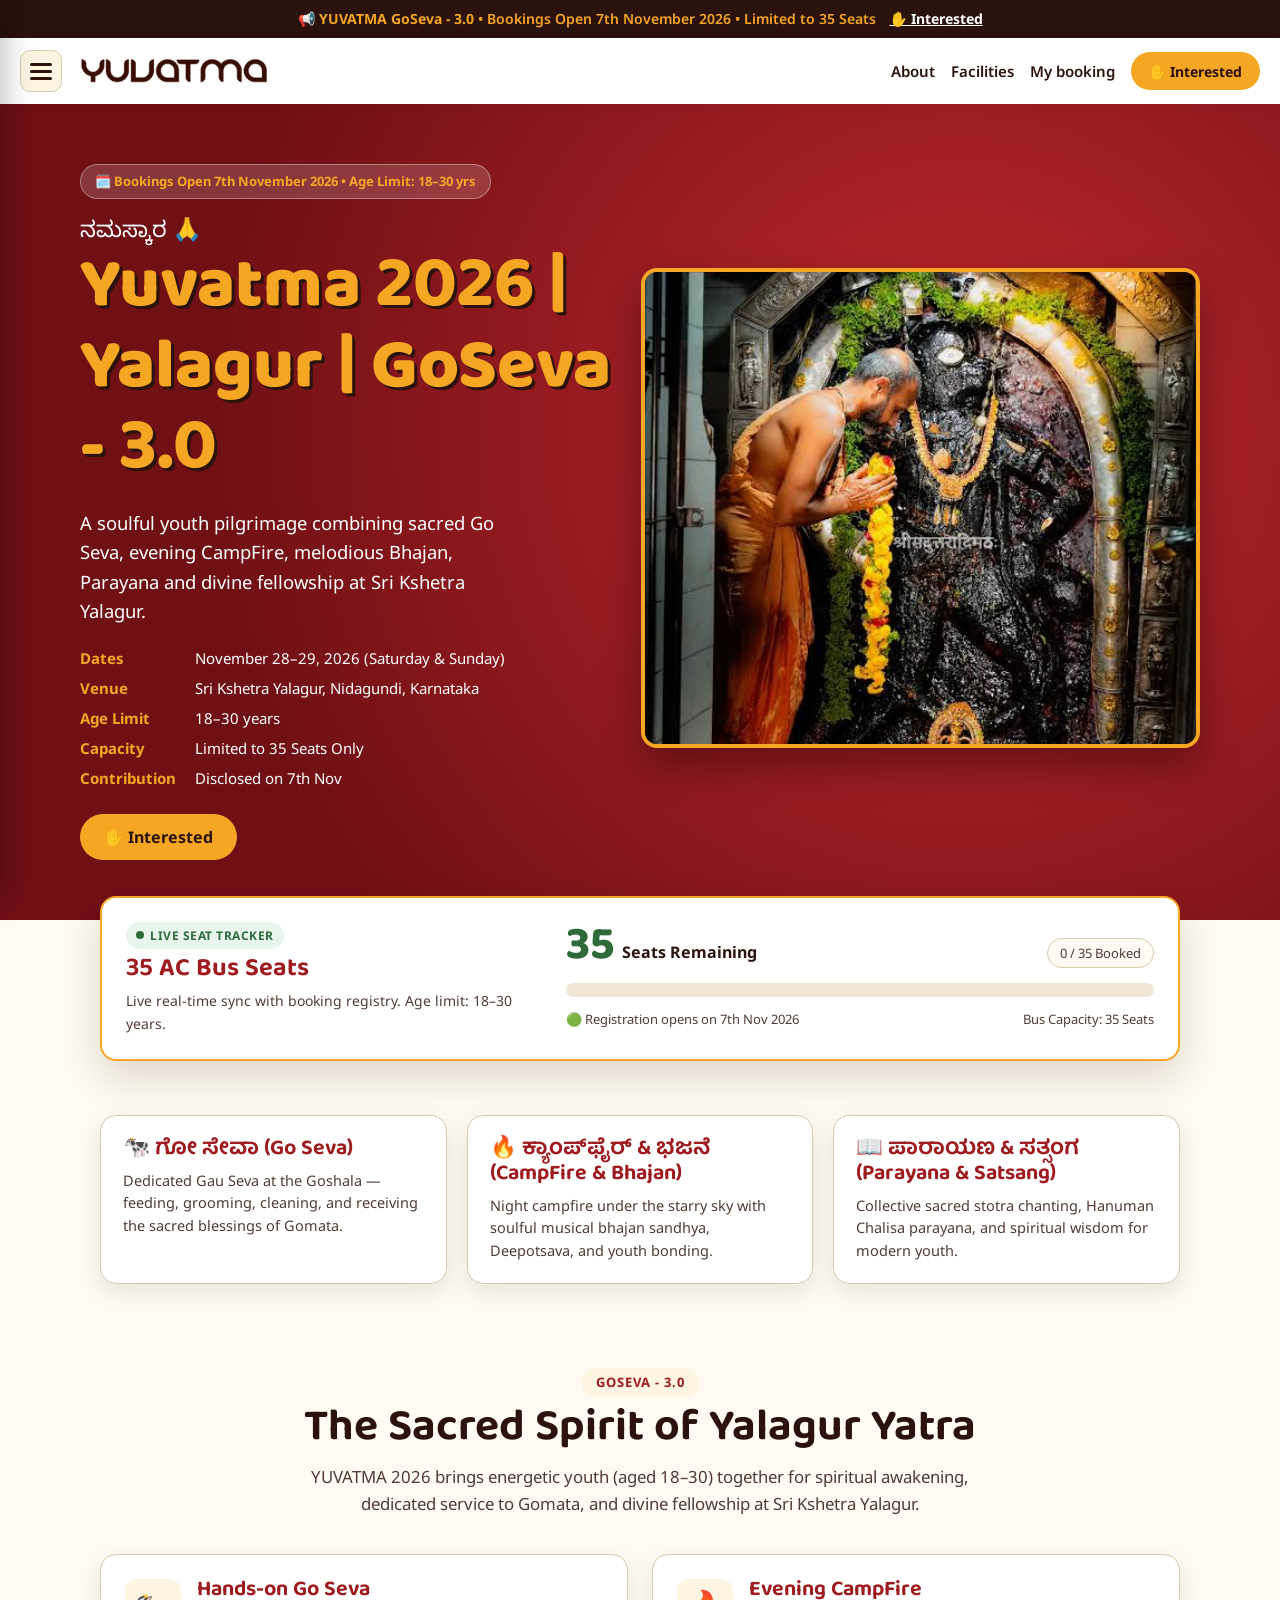
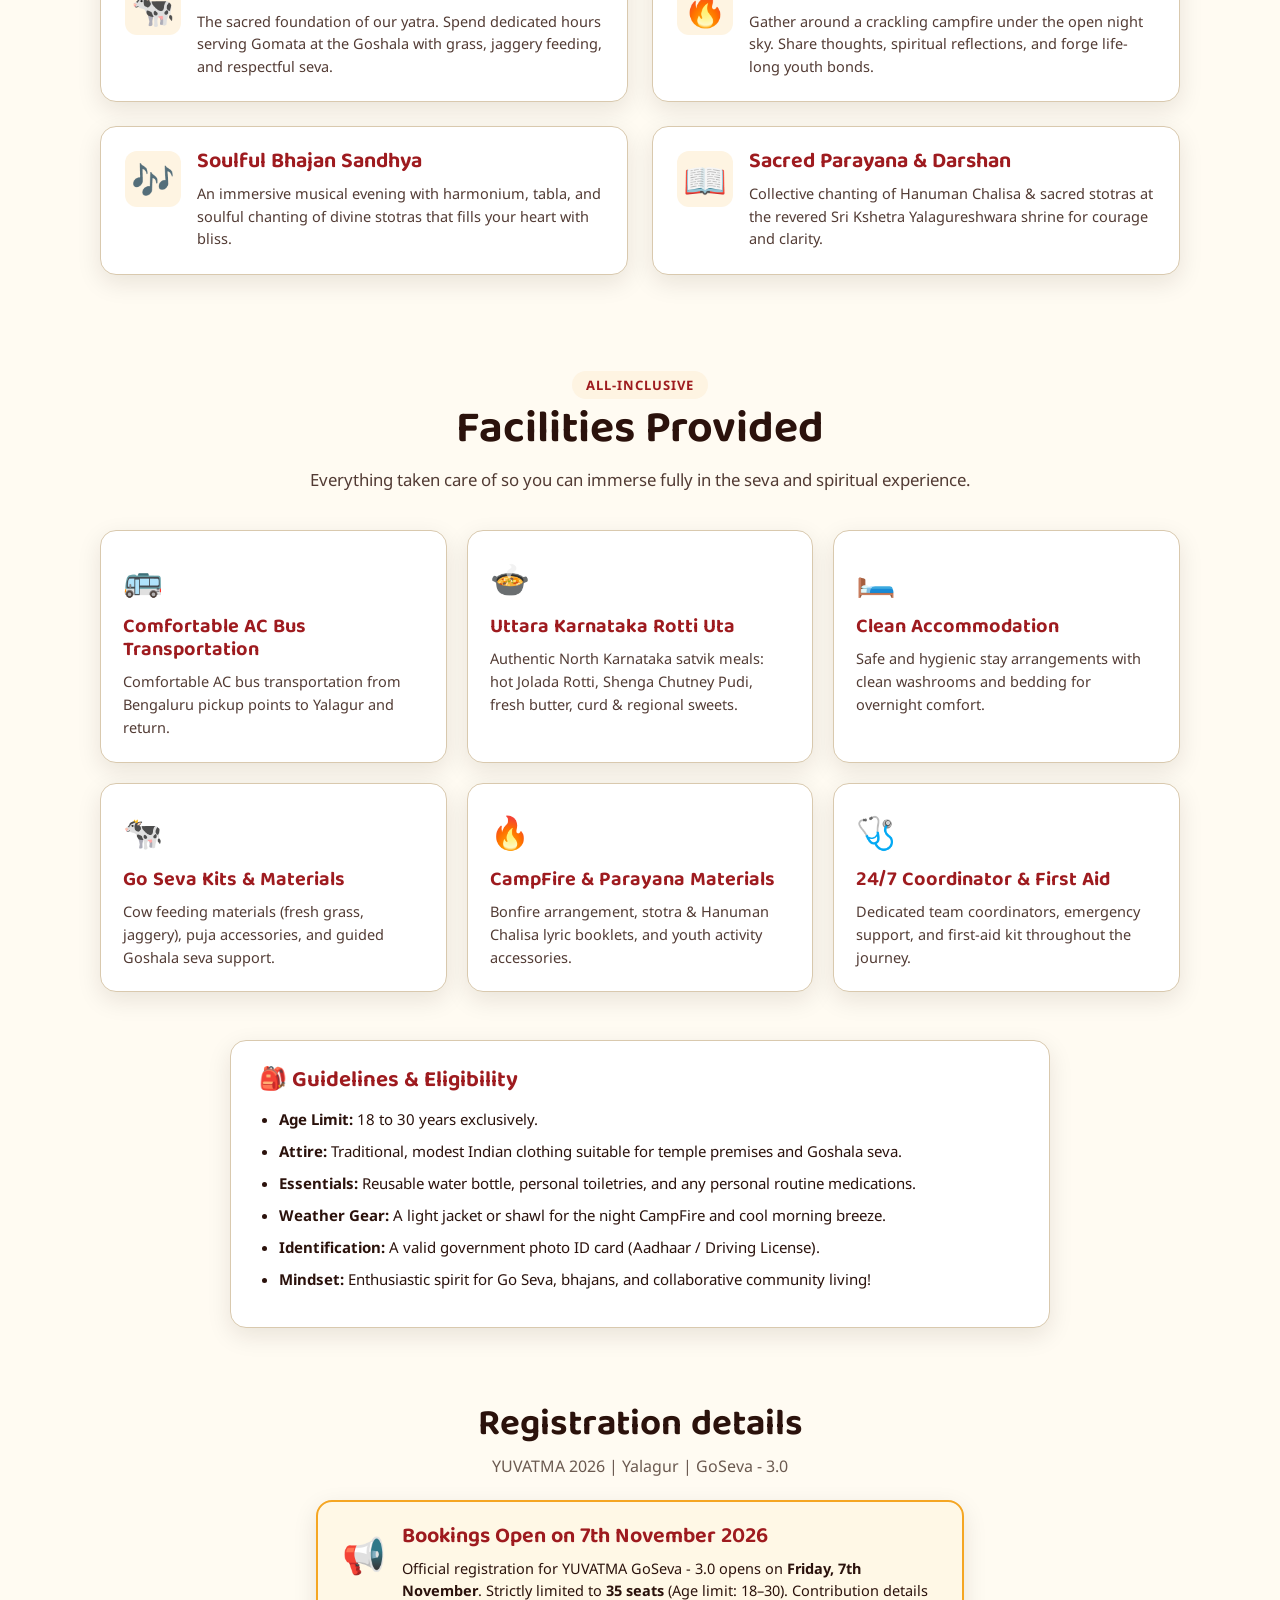
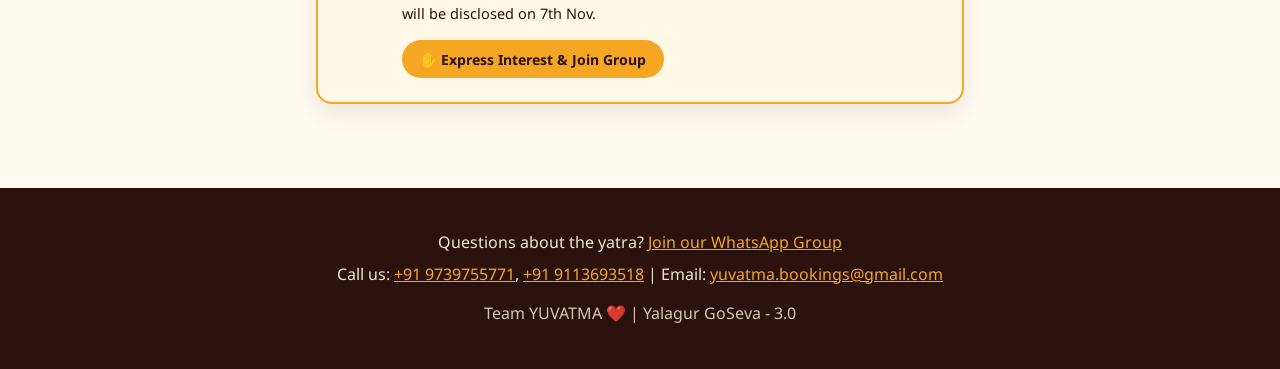
==== commit b2c6f452: "New number added" ====
--- a/index.html
+++ b/index.html
@@ -84,11 +84,14 @@
     <div class="sidebar-contact-box">
       <h4>Contact YUVATMA</h4>
       <p class="contact-sub">Have questions or want trip updates? Reach out directly:</p>
-      <a href="https://chat.whatsapp.com/E0sBKM5HKgl7DMPtVPsWwL?s=cl&p=a&iam=2" target="_blank" class="contact-pill wa" id="sb-wa-link">
-        <span>💬</span> WhatsApp Group
+      <a href="javascript:void(0)" class="contact-pill wa" id="sb-wa-link">
+        <span>💬</span> Join WhatsApp Group
       </a>
       <a href="tel:+919739755771" class="contact-pill phone" id="sb-tel-link">
-        <span>📞</span> Call: +91 9739755771
+        <span>📞</span> Vivek Jahagirdar: +91 9739755771
+      </a>
+      <a href="tel:+919113693518" class="contact-pill phone" id="sb-tel-link2">
+        <span>📞</span> Vishvesha V: +91 9113693518
       </a>
       <a href="mailto:yuvatma.bookings@gmail.com" class="contact-pill mail" id="sb-mail-link">
         <span>✉️</span> Email: yuvatma.bookings@gmail.com
@@ -100,14 +103,14 @@
 <!-- Hero Section -->
 <section class="hero">
   <div>
-    <div class="launch-badge">🗓️ Bookings Open 7th Nov • Age Limit: 18–35 yrs</div>
+    <div class="launch-badge">🗓️ Bookings Open 7th Nov • Age Limit: 18–30 yrs</div>
     <p class="namaste">ನಮಸ್ಕಾರ 🙏</p>
     <h1>Yuvatma 2026 | Yalagur | GoSeva - 3.0</h1>
     <p class="lead">A soulful youth pilgrimage combining sacred Go Seva, evening CampFire, melodious Bhajan, Parayana and divine fellowship at Sri Kshetra Yalagur.</p>
     <ul class="facts">
       <li><b>Dates</b> November 28–29, 2026 (Saturday &amp; Sunday)</li>
       <li><b>Venue</b> Sri Kshetra Yalagur, Nidagundi, Karnataka</li>
-      <li><b>Age Limit</b> 18–35 years</li>
+      <li><b>Age Limit</b> 18–30 years</li>
       <li><b>Capacity</b> Limited to 35 Seats Only</li>
       <li id="hero-fact-price"><b>Contribution</b> Disclosed on 7th Nov</li>
     </ul>
@@ -126,7 +129,7 @@
     <div class="seat-header">
       <span class="live-badge"><span class="live-dot"></span> Live Seat Tracker</span>
       <h2 class="seat-title">35 AC Bus Seats</h2>
-      <p class="seat-subtitle">Live real-time sync with booking registry. Age limit: 18–35 years.</p>
+      <p class="seat-subtitle">Live real-time sync with booking registry. Age limit: 18–30 years.</p>
     </div>
     <div class="seat-stats">
       <div class="seat-numbers">
@@ -168,7 +171,7 @@
   <div class="section-header">
     <span class="section-tag">GoSeva - 3.0</span>
     <h2>The Sacred Spirit of Yalagur Yatra</h2>
-    <p>YUVATMA 2026 brings energetic youth (aged 18–35) together for spiritual awakening, dedicated service to Gomata, and divine fellowship at Sri Kshetra Yalagur.</p>
+    <p>YUVATMA 2026 brings energetic youth (aged 18–30) together for spiritual awakening, dedicated service to Gomata, and divine fellowship at Sri Kshetra Yalagur.</p>
   </div>
   <div class="about-grid">
     <div class="about-box">
@@ -248,7 +251,7 @@
   <div class="guidelines-card">
     <h3 style="color:var(--red); font-size:1.4rem;">🎒 Guidelines &amp; Eligibility</h3>
     <ul>
-      <li><b>Age Limit:</b> 18 to 35 years exclusively.</li>
+      <li><b>Age Limit:</b> 18 to 30 years exclusively.</li>
       <li><b>Attire:</b> Traditional, modest Indian clothing suitable for temple premises and Goshala seva.</li>
       <li><b>Essentials:</b> Reusable water bottle, personal toiletries, and any personal routine medications.</li>
       <li><b>Weather Gear:</b> A light jacket or shawl for the night CampFire and cool morning breeze.</li>
@@ -268,7 +271,7 @@
     <div class="prebooking-icon">📢</div>
     <div class="prebooking-content">
       <h3>Bookings Open on 7th November 2026</h3>
-      <p>Official registration for YUVATMA GoSeva - 3.0 opens on <b>Friday, 7th November</b>. Strictly limited to <b>35 seats</b> (Age limit: 18–35). Contribution details will be disclosed on 7th Nov.</p>
+      <p>Official registration for YUVATMA GoSeva - 3.0 opens on <b>Friday, 7th November</b>. Strictly limited to <b>35 seats</b> (Age limit: 18–30). Contribution details will be disclosed on 7th Nov.</p>
       <div class="prebooking-actions">
         <button type="button" class="btn sm" id="prebook-interested-btn">✋ Express Interest &amp; Join Group</button>
       </div>
@@ -298,7 +301,7 @@
     <div class="interested-modal-header">
       <span class="interested-badge">GoSeva - 3.0</span>
       <h3 class="modal-title" id="int-modal-title">Express Interest &amp; Join Group</h3>
-      <p class="modal-subtitle">Fill your details below to join the official YUVATMA WhatsApp group. Age limit: 18–35 years.</p>
+      <p class="modal-subtitle">Fill your details below to join the official YUVATMA WhatsApp group. Age limit: 18–30 years.</p>
     </div>
     <form id="interested-form" class="interested-form" novalidate>
       <div class="form-group">
@@ -306,9 +309,9 @@
         <input type="text" id="int-name" autocomplete="name" placeholder="Enter your full name" required>
       </div>
       <div class="form-group">
-        <label for="int-age">Age (18–35) <span style="color:var(--red)">*</span></label>
-        <input type="number" id="int-age" min="18" max="35" inputmode="numeric" placeholder="e.g. 24" required>
-        <div class="field-hint">Eligible age group: 18 to 35 years.</div>
+        <label for="int-age">Age (18–30) <span style="color:var(--red)">*</span></label>
+        <input type="number" id="int-age" min="18" max="30" inputmode="numeric" placeholder="e.g. 24" required>
+        <div class="field-hint">Eligible age group: 18 to 30 years.</div>
       </div>
       <div class="form-group">
         <label for="int-phone">WhatsApp Mobile Number <span style="color:var(--red)">*</span></label>
@@ -355,8 +358,8 @@
 
 <!-- Footer -->
 <footer>
-  <p>Questions about the yatra? <a id="wa" href="https://chat.whatsapp.com/E0sBKM5HKgl7DMPtVPsWwL?s=cl&p=a&iam=2" target="_blank">Join our WhatsApp Group</a></p>
-  <p>Call us: <a href="tel:+919739755771">+91 9739755771</a> | Email: <a href="mailto:yuvatma.bookings@gmail.com">yuvatma.bookings@gmail.com</a></p>
+  <p>Questions about the yatra? <a id="wa" href="javascript:void(0)">Join our WhatsApp Group</a></p>
+  <p>Call us: <a href="tel:+919739755771">+91 9739755771</a>, <a href="tel:+919113693518">+91 9113693518</a> | Email: <a href="mailto:yuvatma.bookings@gmail.com">yuvatma.bookings@gmail.com</a></p>
   <p style="margin-top: 14px; opacity: 0.85;">Team YUVATMA ❤️ | Yalagur GoSeva - 3.0</p>
 </footer>
 
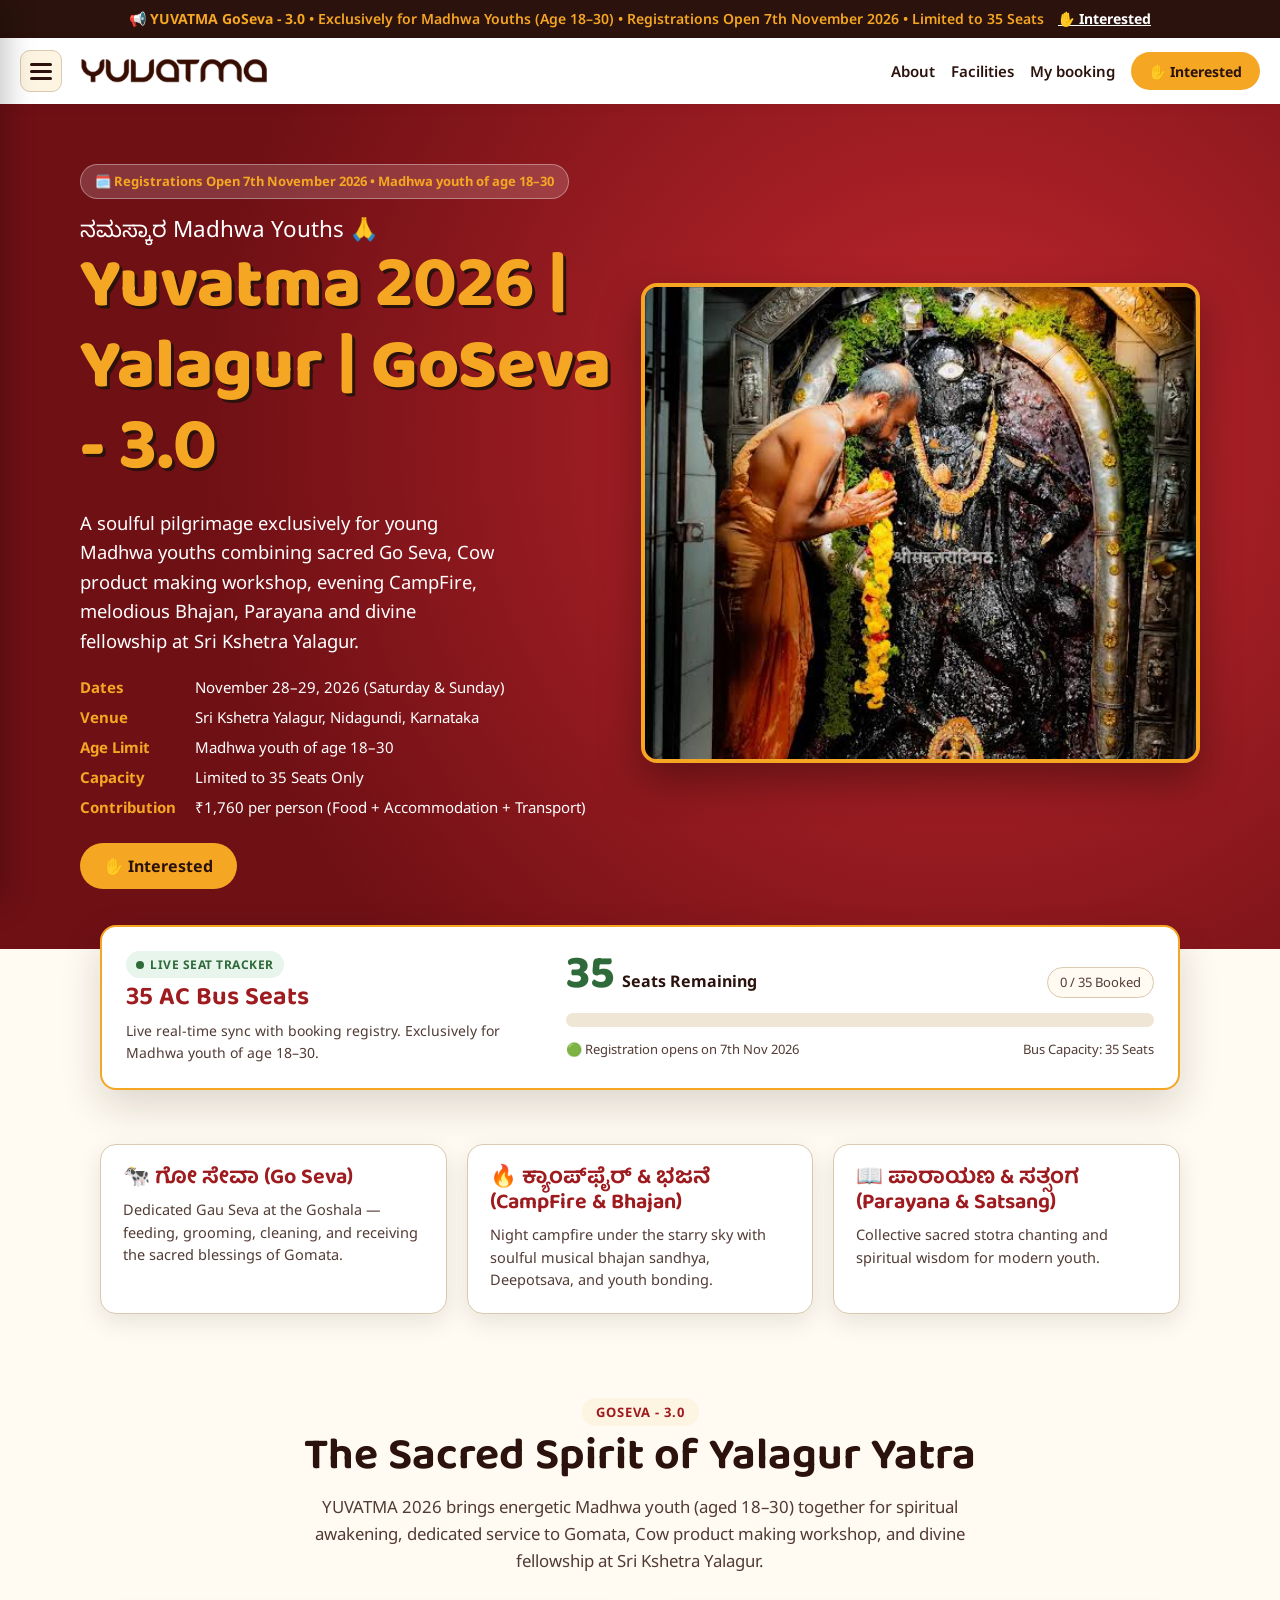
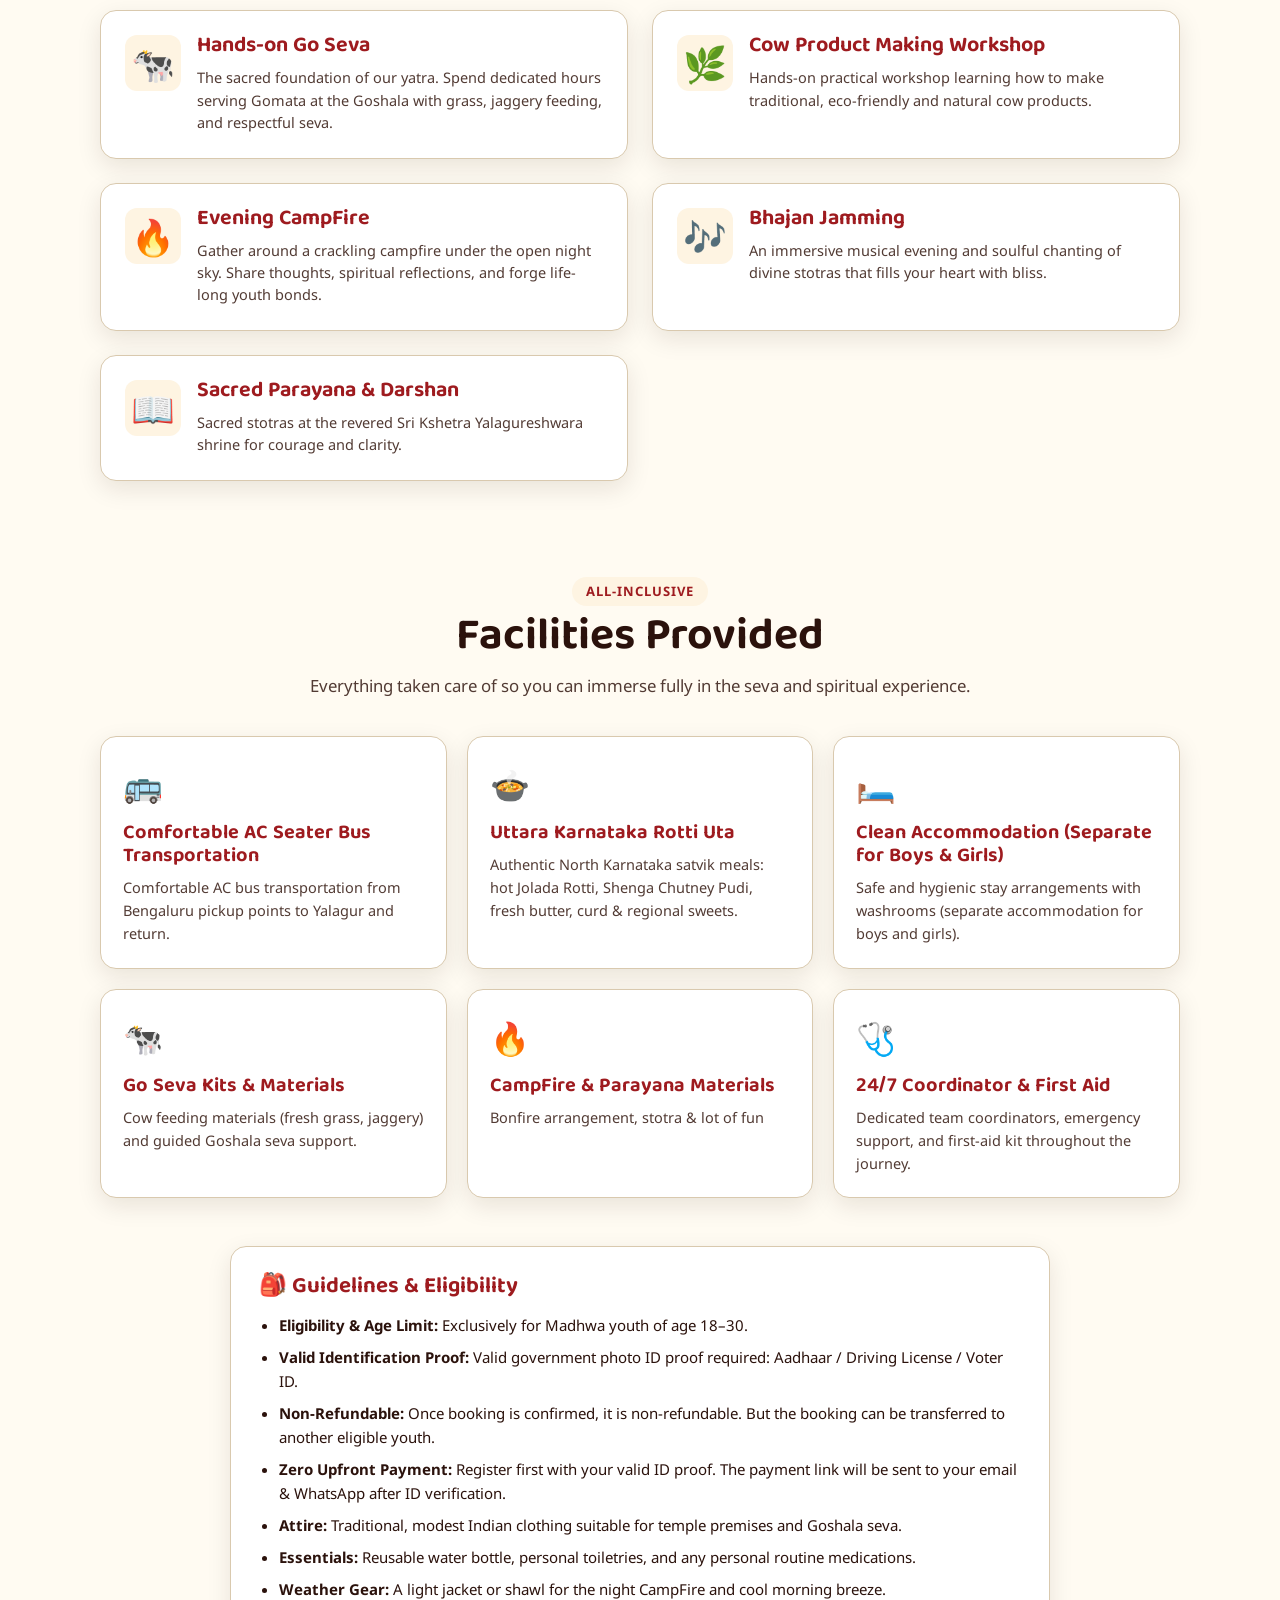
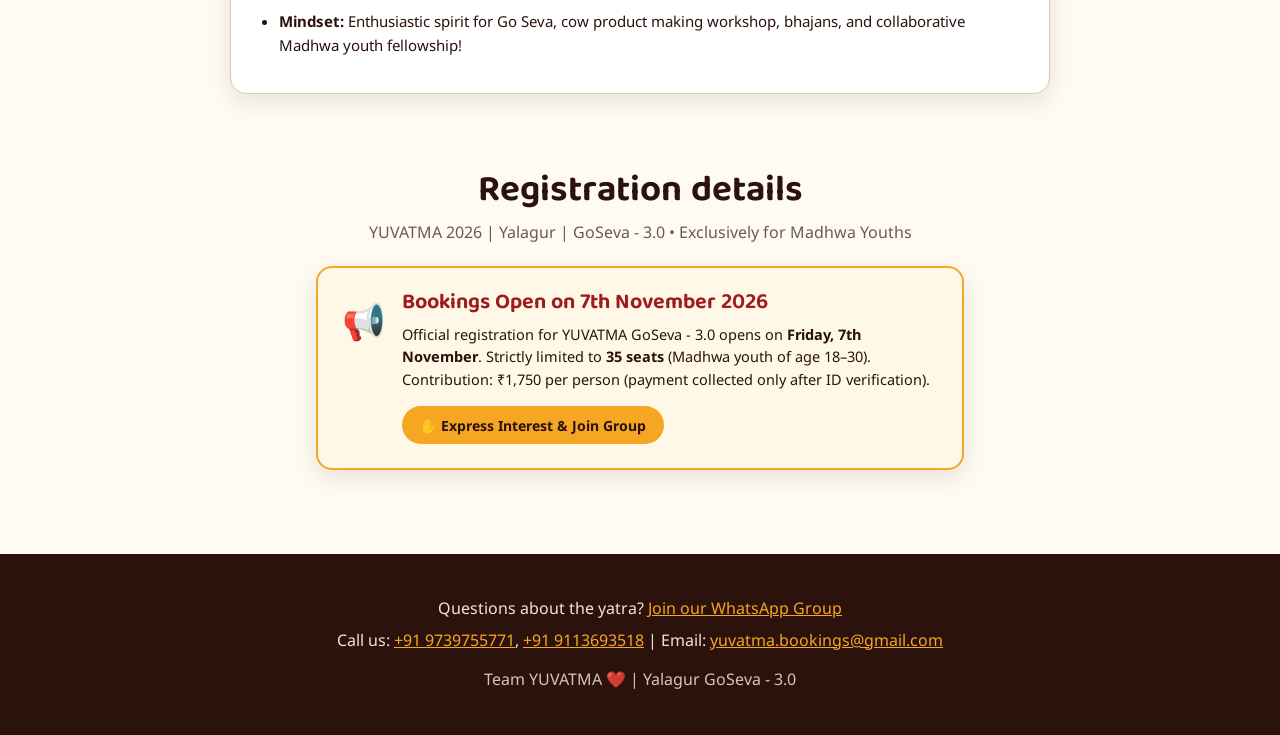
==== commit 008067b9: "Testing" ====
--- a/index.html
+++ b/index.html
@@ -3,8 +3,8 @@
 <head>
 <meta charset="utf-8">
 <meta name="viewport" content="width=device-width,initial-scale=1">
-<title>Yuvatma 2026 | Yalagur | GoSeva - 3.0</title>
-<meta name="description" content="Join Yuvatma 2026 | Yalagur | GoSeva - 3.0 on November 28–29, 2026. Two days of sacred Go Seva, evening CampFire, soulful Bhajan, Parayana, and youth fellowship.">
+<title>Yuvatma 2026 | Yalagur | GoSeva - 3.0 | Exclusively for Madhwa Youths</title>
+<meta name="description" content="Join Yuvatma 2026 | Yalagur | GoSeva - 3.0 on November 28–29, 2026. A sacred pilgrimage exclusively for young Madhwa youths aged 18–30. Sacred Go Seva, Cow product making workshop, evening CampFire, soulful Bhajan, Parayana, and youth fellowship.">
 <link rel="preconnect" href="https://fonts.googleapis.com">
 <link rel="preconnect" href="https://fonts.gstatic.com" crossorigin>
 <link href="https://fonts.googleapis.com/css2?family=Baloo+Tamma+2:wght@600;700;800&family=Noto+Sans:wght@400;600;700&family=Noto+Sans+Kannada:wght@400;600;700&display=swap" rel="stylesheet">
@@ -14,7 +14,7 @@
 
 <!-- Announcement Bar -->
 <div class="announcement-bar" id="top-announcement">
-  <span>📢 <b>YUVATMA GoSeva - 3.0</b> • Bookings Open 7th Nov • Limited to 35 Seats</span>
+  <span>📢 <b>YUVATMA GoSeva - 3.0</b> • Exclusively for Madhwa Youths (Age 18–30) • Bookings Open 7th Nov • Limited to 35 Seats</span>
   <button type="button" id="bar-interested-btn">✋ Interested</button>
 </div>
 
@@ -103,16 +103,16 @@
 <!-- Hero Section -->
 <section class="hero">
   <div>
-    <div class="launch-badge">🗓️ Bookings Open 7th Nov • Age Limit: 18–30 yrs</div>
-    <p class="namaste">ನಮಸ್ಕಾರ 🙏</p>
+    <div class="launch-badge">🗓️ Madhwa youth of age 18–30 • Bookings Open 7th Nov</div>
+    <p class="namaste">ನಮಸ್ಕಾರ Madhwa Youths 🙏</p>
     <h1>Yuvatma 2026 | Yalagur | GoSeva - 3.0</h1>
-    <p class="lead">A soulful youth pilgrimage combining sacred Go Seva, evening CampFire, melodious Bhajan, Parayana and divine fellowship at Sri Kshetra Yalagur.</p>
+    <p class="lead">A soulful pilgrimage exclusively for young Madhwa youths combining sacred Go Seva, Cow product making workshop, evening CampFire, melodious Bhajan, Parayana and divine fellowship at Sri Kshetra Yalagur.</p>
     <ul class="facts">
       <li><b>Dates</b> November 28–29, 2026 (Saturday &amp; Sunday)</li>
       <li><b>Venue</b> Sri Kshetra Yalagur, Nidagundi, Karnataka</li>
-      <li><b>Age Limit</b> 18–30 years</li>
+      <li><b>Age Limit</b> Madhwa youth of age 18–30</li>
       <li><b>Capacity</b> Limited to 35 Seats Only</li>
-      <li id="hero-fact-price"><b>Contribution</b> Disclosed on 7th Nov</li>
+      <li id="hero-fact-price"><b>Contribution</b> ₹1,750 per person (Food + Accommodation + Transport)</li>
     </ul>
     <div class="hero-actions" id="hero-actions-container">
       <button type="button" class="btn" id="hero-interested-btn">✋ Interested</button>
@@ -129,7 +129,7 @@
     <div class="seat-header">
       <span class="live-badge"><span class="live-dot"></span> Live Seat Tracker</span>
       <h2 class="seat-title">35 AC Bus Seats</h2>
-      <p class="seat-subtitle">Live real-time sync with booking registry. Age limit: 18–30 years.</p>
+      <p class="seat-subtitle">Live real-time sync with booking registry. Exclusively for Madhwa youth of age 18–30.</p>
     </div>
     <div class="seat-stats">
       <div class="seat-numbers">
@@ -162,7 +162,7 @@
   </div>
   <div class="hl-card">
     <h3>📖 ಪಾರಾಯಣ &amp; ಸತ್ಸಂಗ (Parayana &amp; Satsang)</h3>
-    <p>Collective sacred stotra chanting, Hanuman Chalisa parayana, and spiritual wisdom for modern youth.</p>
+    <p>Collective sacred stotra chanting and spiritual wisdom for modern youth.</p>
   </div>
 </section>
 
@@ -171,7 +171,7 @@
   <div class="section-header">
     <span class="section-tag">GoSeva - 3.0</span>
     <h2>The Sacred Spirit of Yalagur Yatra</h2>
-    <p>YUVATMA 2026 brings energetic youth (aged 18–30) together for spiritual awakening, dedicated service to Gomata, and divine fellowship at Sri Kshetra Yalagur.</p>
+    <p>YUVATMA 2026 brings energetic Madhwa youth (aged 18–30) together for spiritual awakening, dedicated service to Gomata, Cow product making workshop, and divine fellowship at Sri Kshetra Yalagur.</p>
   </div>
   <div class="about-grid">
     <div class="about-box">
@@ -182,6 +182,13 @@
       </div>
     </div>
     <div class="about-box">
+      <div class="about-box-icon">🌿</div>
+      <div>
+        <h3>Cow Product Making Workshop</h3>
+        <p>Hands-on practical workshop learning how to make traditional, eco-friendly and natural cow products.</p>
+      </div>
+    </div>
+    <div class="about-box">
       <div class="about-box-icon">🔥</div>
       <div>
         <h3>Evening CampFire</h3>
@@ -191,15 +198,15 @@
     <div class="about-box">
       <div class="about-box-icon">🎶</div>
       <div>
-        <h3>Soulful Bhajan Sandhya</h3>
-        <p>An immersive musical evening with harmonium, tabla, and soulful chanting of divine stotras that fills your heart with bliss.</p>
+        <h3>Bhajan Jamming</h3>
+        <p>An immersive musical evening and soulful chanting of divine stotras that fills your heart with bliss.</p>
       </div>
     </div>
     <div class="about-box">
       <div class="about-box-icon">📖</div>
       <div>
         <h3>Sacred Parayana &amp; Darshan</h3>
-        <p>Collective chanting of Hanuman Chalisa &amp; sacred stotras at the revered Sri Kshetra Yalagureshwara shrine for courage and clarity.</p>
+        <p>Sacred stotras at the revered Sri Kshetra Yalagureshwara shrine for courage and clarity.</p>
       </div>
     </div>
   </div>
@@ -215,7 +222,7 @@
   <div class="facilities-grid">
     <div class="facility-card">
       <div class="facility-icon">🚌</div>
-      <h3>Comfortable AC Bus Transportation</h3>
+      <h3>Comfortable AC Seater Bus Transportation</h3>
       <p>Comfortable AC bus transportation from Bengaluru pickup points to Yalagur and return.</p>
     </div>
     <div class="facility-card">
@@ -225,18 +232,18 @@
     </div>
     <div class="facility-card">
       <div class="facility-icon">🛏️</div>
-      <h3>Clean Accommodation</h3>
-      <p>Safe and hygienic stay arrangements with clean washrooms and bedding for overnight comfort.</p>
+      <h3>Clean Accommodation (Separate for Boys &amp; Girls)</h3>
+      <p>Safe and hygienic stay arrangements with washrooms (separate accommodation for boys and girls).</p>
     </div>
     <div class="facility-card">
       <div class="facility-icon">🐄</div>
       <h3>Go Seva Kits &amp; Materials</h3>
-      <p>Cow feeding materials (fresh grass, jaggery), puja accessories, and guided Goshala seva support.</p>
+      <p>Cow feeding materials (fresh grass, jaggery) and guided Goshala seva support.</p>
     </div>
     <div class="facility-card">
       <div class="facility-icon">🔥</div>
       <h3>CampFire &amp; Parayana Materials</h3>
-      <p>Bonfire arrangement, stotra &amp; Hanuman Chalisa lyric booklets, and youth activity accessories.</p>
+      <p>Bonfire arrangement, stotra &amp; lot of fun</p>
     </div>
     <div class="facility-card">
       <div class="facility-icon">🩺</div>
@@ -251,27 +258,29 @@
   <div class="guidelines-card">
     <h3 style="color:var(--red); font-size:1.4rem;">🎒 Guidelines &amp; Eligibility</h3>
     <ul>
-      <li><b>Age Limit:</b> 18 to 30 years exclusively.</li>
+      <li><b>Eligibility &amp; Age Limit:</b> Exclusively for Madhwa youth of age 18–30.</li>
+      <li><b>Valid Identification Proof:</b> Valid government photo ID proof required: Aadhaar / Driving License / Voter ID.</li>
+      <li><b>Non-Refundable:</b> Once booking is confirmed, it is non-refundable. But the booking can be transferred to another eligible youth.</li>
+      <li><b>Zero Upfront Payment:</b> Register first with your valid ID proof. The payment link will be sent to your email &amp; WhatsApp after ID verification.</li>
       <li><b>Attire:</b> Traditional, modest Indian clothing suitable for temple premises and Goshala seva.</li>
       <li><b>Essentials:</b> Reusable water bottle, personal toiletries, and any personal routine medications.</li>
       <li><b>Weather Gear:</b> A light jacket or shawl for the night CampFire and cool morning breeze.</li>
-      <li><b>Identification:</b> A valid government photo ID card (Aadhaar / Driving License).</li>
-      <li><b>Mindset:</b> Enthusiastic spirit for Go Seva, bhajans, and collaborative community living!</li>
+      <li><b>Mindset:</b> Enthusiastic spirit for Go Seva, cow product making workshop, bhajans, and collaborative Madhwa youth fellowship!</li>
     </ul>
   </div>
 </section>
 
 <!-- Booking Section -->
 <main id="book" class="book">
-  <h2 id="book-title">Book your spot</h2>
-  <p class="sub">YUVATMA 2026 | Yalagur | GoSeva - 3.0</p>
+  <h2 id="book-title">Register your spot</h2>
+  <p class="sub">YUVATMA 2026 | Yalagur | GoSeva - 3.0 • Exclusively for Madhwa Youths</p>
 
   <!-- Pre-booking Marketing Notice Box (Shown before 7th Nov) -->
   <div class="prebooking-notice" id="prebooking-banner">
     <div class="prebooking-icon">📢</div>
     <div class="prebooking-content">
       <h3>Bookings Open on 7th November 2026</h3>
-      <p>Official registration for YUVATMA GoSeva - 3.0 opens on <b>Friday, 7th November</b>. Strictly limited to <b>35 seats</b> (Age limit: 18–30). Contribution details will be disclosed on 7th Nov.</p>
+      <p>Official registration for YUVATMA GoSeva - 3.0 opens on <b>Friday, 7th November</b>. Strictly limited to <b>35 seats</b> (Madhwa youth of age 18–30). Contribution: ₹1,750 per person (payment collected only after ID verification).</p>
       <div class="prebooking-actions">
         <button type="button" class="btn sm" id="prebook-interested-btn">✋ Express Interest &amp; Join Group</button>
       </div>
@@ -301,7 +310,7 @@
     <div class="interested-modal-header">
       <span class="interested-badge">GoSeva - 3.0</span>
       <h3 class="modal-title" id="int-modal-title">Express Interest &amp; Join Group</h3>
-      <p class="modal-subtitle">Fill your details below to join the official YUVATMA WhatsApp group. Age limit: 18–30 years.</p>
+      <p class="modal-subtitle">Fill your details below to join the official YUVATMA WhatsApp group. Exclusively for Madhwa youth of age 18–30.</p>
     </div>
     <form id="interested-form" class="interested-form" novalidate>
       <div class="form-group">
@@ -309,9 +318,9 @@
         <input type="text" id="int-name" autocomplete="name" placeholder="Enter your full name" required>
       </div>
       <div class="form-group">
-        <label for="int-age">Age (18–30) <span style="color:var(--red)">*</span></label>
+        <label for="int-age">Age (Madhwa youth of age 18–30) <span style="color:var(--red)">*</span></label>
         <input type="number" id="int-age" min="18" max="30" inputmode="numeric" placeholder="e.g. 24" required>
-        <div class="field-hint">Eligible age group: 18 to 30 years.</div>
+        <div class="field-hint">Eligible age group: Madhwa youth of age 18 to 30 years.</div>
       </div>
       <div class="form-group">
         <label for="int-phone">WhatsApp Mobile Number <span style="color:var(--red)">*</span></label>
@@ -320,6 +329,10 @@
       <div class="form-group">
         <label for="int-gotra">Gotra <span style="color:var(--red)">*</span></label>
         <input type="text" id="int-gotra" placeholder="e.g. Kashyapa / Vishwamitra / Bharadwaja" required>
+      </div>
+      <div class="form-group">
+        <label for="int-matha">Matha <span style="color:var(--red)">*</span></label>
+        <input type="text" id="int-matha" placeholder="e.g. Uttaradimath / Rayara Math / Vyasaraja Math / Udupi Matha / Sripadaraja Math" required>
       </div>
       <p class="err-msg" id="int-err" role="alert"></p>
       <button type="submit" class="btn" id="int-submit-btn">Join group &rarr;</button>
@@ -327,32 +340,42 @@
   </div>
 </div>
 
-<!-- QR Code Popup Modal (For live bookings on laptop) -->
-<div class="modal-overlay" id="qr-modal" aria-hidden="true" role="dialog" aria-modal="true" aria-labelledby="qr-modal-title">
-  <div class="modal-dialog">
-    <button type="button" class="modal-close" id="qr-modal-close" aria-label="Close dialog">&times;</button>
-    <h3 class="modal-title" id="qr-modal-title">Scan &amp; Pay via UPI</h3>
-    <p class="modal-subtitle">Ideal for laptop bookings. Scan using any UPI app on your phone.</p>
-    
-    <div class="qr-amount-badge" id="qr-amount-text">₹1,785</div>
-
-    <div class="qr-container">
-      <img id="qr-image" class="qr-img" src="" alt="UPI QR Code for Payment">
-    </div>
-
-    <div>
-      <button type="button" class="copy-upi-btn" id="copy-upi-btn">
-        📋 Copy UPI ID: <b id="modal-upi-id">vivekvj26@ybl</b>
-      </button>
-    </div>
-
-    <p class="modal-instruction">
-      1. Open <b>GPay</b>, <b>PhonePe</b>, <b>Paytm</b>, or <b>BHIM</b> on your phone.<br>
-      2. Scan the QR above, verify Payee <b>YUVATMA</b>, and pay.<br>
-      3. Note your <b>Transaction ID / UTR</b> and take a screenshot.
+<!-- Registration Submission Success Modal Dialog -->
+<div class="modal-overlay" id="submission-success-modal" aria-hidden="true" role="dialog" aria-modal="true" aria-labelledby="sub-success-title">
+  <div class="modal-dialog" style="max-width: 520px; text-align: center;">
+    <button type="button" class="modal-close" id="sub-success-close" aria-label="Close dialog">&times;</button>
+    <div style="font-size: 3.5rem; margin-bottom: 8px;">🎉</div>
+    <span class="interested-badge" style="background:var(--leaf-light);color:var(--leaf);border-color:var(--leaf)">Registration Received</span>
+    <h3 class="modal-title" id="sub-success-title" style="margin-top:10px;">ID Verification in Progress</h3>
+    <div style="margin: 14px auto; background: var(--gold-light); padding: 10px 18px; border-radius: 8px; display: inline-block;">
+      <span style="font-size: 13px; color: var(--ink-light); display: block;">Your Booking ID</span>
+      <b id="sub-success-id" style="font-size: 1.5rem; color: var(--red); letter-spacing: 1px;">YUV-0000</b>
+    </div>
+    <p style="font-size: 15px; color: var(--ink); line-height: 1.6; margin-bottom: 16px;">
+      Namaskara! Your registration details and <b>Valid ID Proof</b> have been submitted.
+      <br><br>
+      <b>Next Step:</b> The YUVATMA team will manually verify your Valid ID proof. Once verified, we will send your <b>Official Payment Link</b> to your registered Email (<b id="sub-success-email">your email</b>) and WhatsApp.
     </p>
 
-    <button type="button" class="btn" id="qr-done-btn" style="width:100%">Done, Enter Transaction ID</button>
+    <!-- Spam Folder Alert Box -->
+    <div style="background: #fffbeb; border: 1px solid #fde68a; border-left: 4px solid #f59e0b; border-radius: 8px; padding: 12px 14px; text-align: left; font-size: 13.5px; color: #92400e; margin-bottom: 16px; line-height: 1.5;">
+      📬 <b>Important: Check your Spam / Promotions folder!</b><br>
+      Automated emails to first-time recipients may occasionally land in your <b>Spam or Promotions</b> tab. If found there, please click <b>"Report not spam"</b> or move it to your <b>Primary inbox</b> so you don't miss your payment link.
+    </div>
+
+    <div style="background: #fff; border: 1px dashed var(--line); border-radius: 10px; padding: 14px; text-align: left; font-size: 14px; margin-bottom: 20px;">
+      <b style="color: var(--ink);">How it works from here:</b>
+      <ol style="margin: 8px 0 0 18px; padding: 0; line-height: 1.6;">
+        <li>Team verifies your Valid ID proof (Aadhaar / DL / Voter ID).</li>
+        <li>Payment link is sent to your Email &amp; WhatsApp.</li>
+        <li>Pay via PhonePe / any UPI app &amp; send the screenshot on WhatsApp.</li>
+        <li>Team confirms payment &amp; marks your booking Verified!</li>
+      </ol>
+    </div>
+    <div style="display: flex; gap: 10px; flex-wrap: wrap; justify-content: center;">
+      <a href="my-booking.html" class="btn" style="flex: 1; min-width: 170px;">View in 'My Booking'</a>
+      <button type="button" class="btn ghost" id="sub-success-ok-btn" style="flex: 1; min-width: 120px;">Understood</button>
+    </div>
   </div>
 </div>
 
--- a/style.css
+++ b/style.css
@@ -1316,3 +1316,51 @@
 .rep p {
   margin: 4px 0 0;
 }
+
+/* Valid ID Proof Verification & Workflow Styles */
+.id-info-banner {
+  display: flex;
+  gap: 12px;
+  align-items: flex-start;
+  background: var(--gold-light);
+  border: 1px solid var(--gold);
+  border-radius: 10px;
+  padding: 14px;
+  margin-bottom: 18px;
+}
+.id-info-icon {
+  font-size: 24px;
+  line-height: 1;
+}
+.id-info-banner b {
+  color: var(--ink);
+  display: block;
+  font-size: 15px;
+  margin-bottom: 2px;
+}
+.id-info-banner p {
+  margin: 0;
+  font-size: 13.5px;
+  color: var(--ink-light);
+  line-height: 1.45;
+}
+.select-input {
+  width: 100%;
+  padding: 11px 14px;
+  font: inherit;
+  font-size: 15px;
+  background: #fff;
+  border: 1px solid var(--line);
+  border-radius: 8px;
+  color: var(--ink);
+  margin-top: 4px;
+  cursor: pointer;
+}
+.select-input:focus {
+  border-color: var(--red);
+  outline: none;
+}
+.pill.ready-pay {
+  background: #4f46e5;
+  color: #fff;
+}
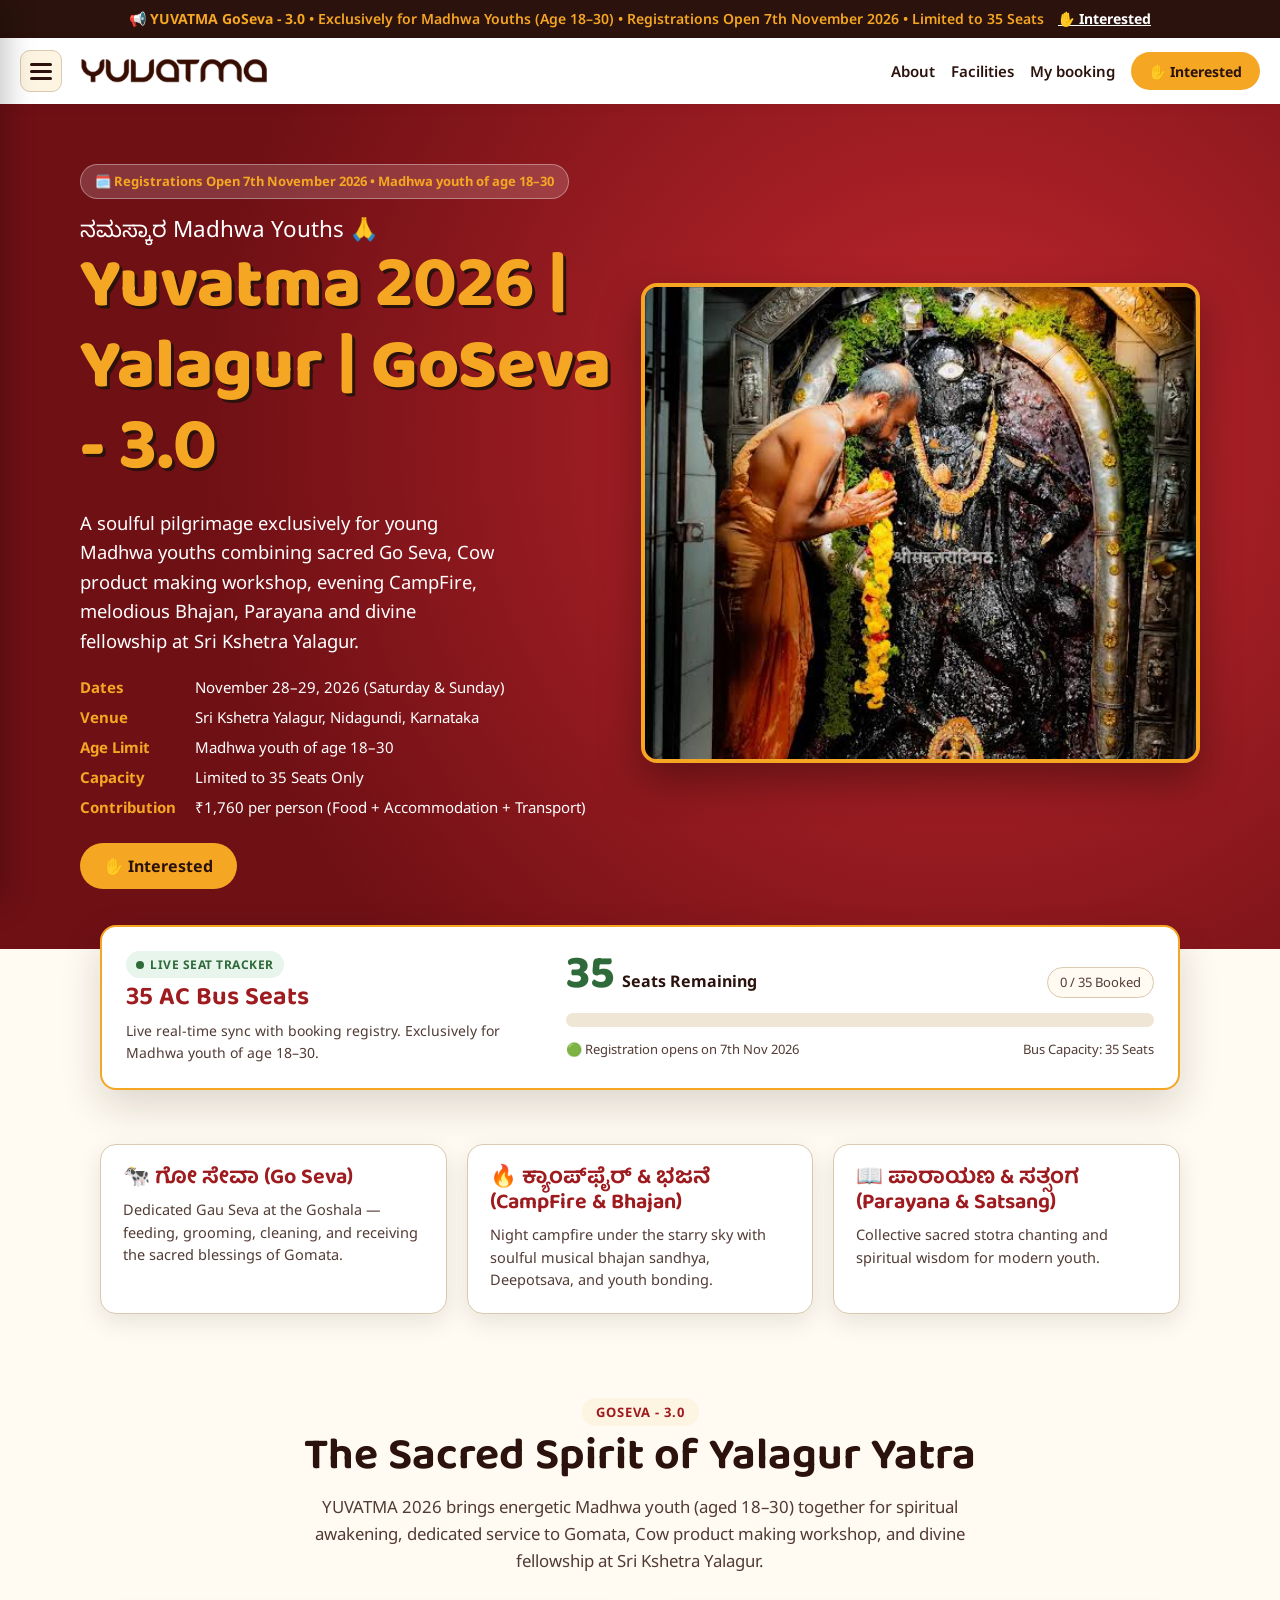
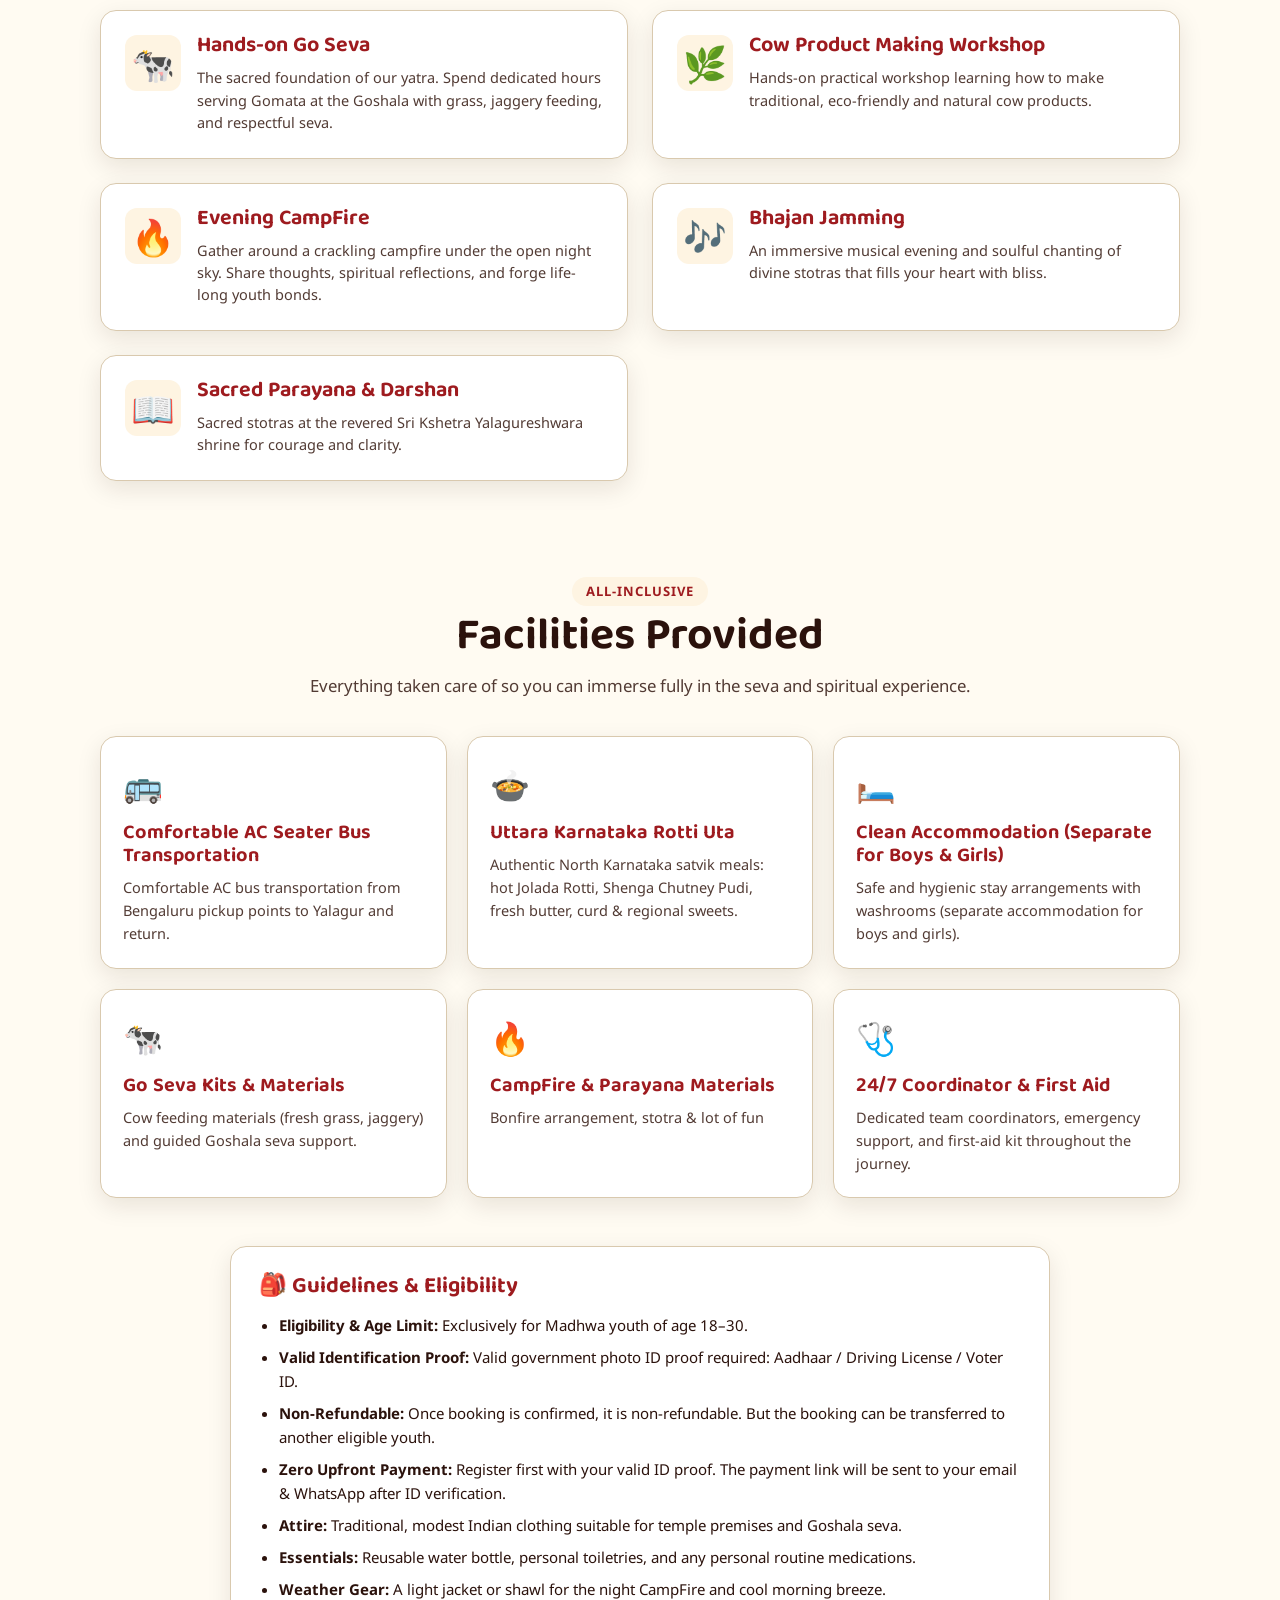
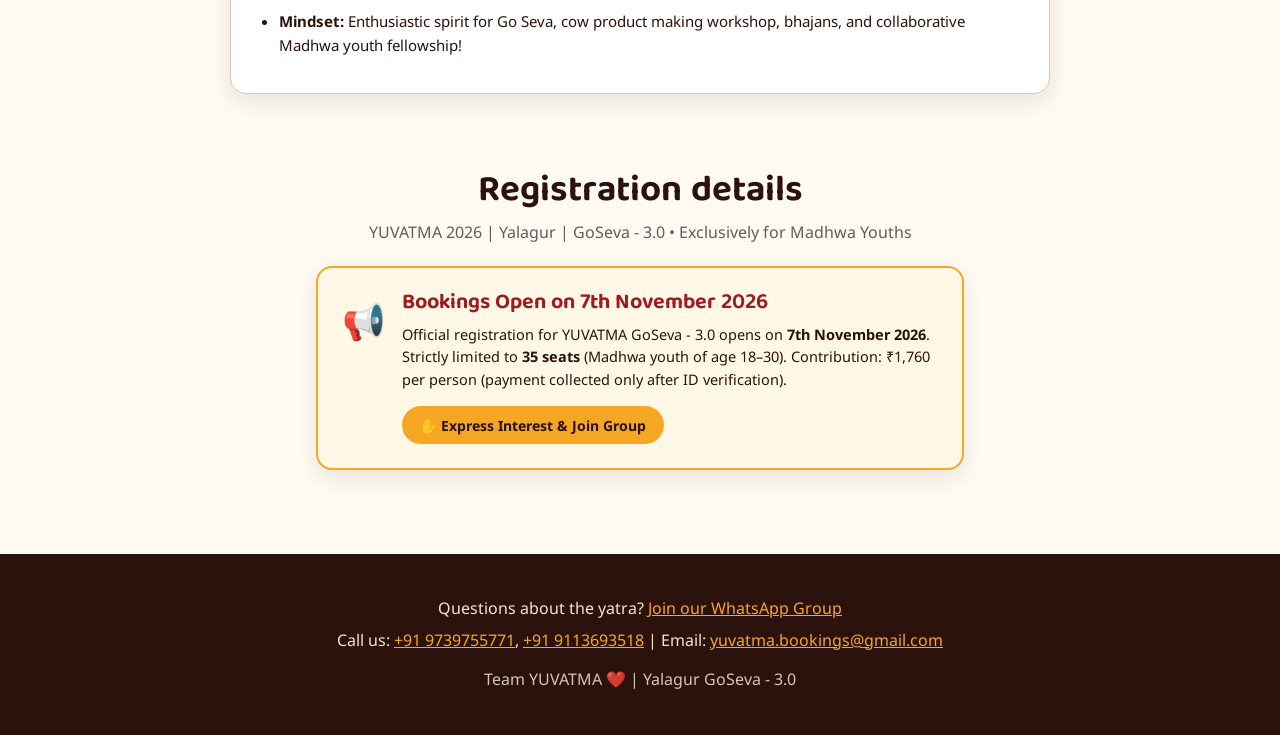
==== commit dce5de33: "Testing 1" ====
--- a/index.html
+++ b/index.html
@@ -112,7 +112,7 @@
       <li><b>Venue</b> Sri Kshetra Yalagur, Nidagundi, Karnataka</li>
       <li><b>Age Limit</b> Madhwa youth of age 18–30</li>
       <li><b>Capacity</b> Limited to 35 Seats Only</li>
-      <li id="hero-fact-price"><b>Contribution</b> ₹1,750 per person (Food + Accommodation + Transport)</li>
+      <li id="hero-fact-price"><b>Contribution</b> ₹1,760 per person (Food + Accommodation + Transport)</li>
     </ul>
     <div class="hero-actions" id="hero-actions-container">
       <button type="button" class="btn" id="hero-interested-btn">✋ Interested</button>
@@ -280,7 +280,7 @@
     <div class="prebooking-icon">📢</div>
     <div class="prebooking-content">
       <h3>Bookings Open on 7th November 2026</h3>
-      <p>Official registration for YUVATMA GoSeva - 3.0 opens on <b>Friday, 7th November</b>. Strictly limited to <b>35 seats</b> (Madhwa youth of age 18–30). Contribution: ₹1,750 per person (payment collected only after ID verification).</p>
+      <p id="prebooking-desc">Official registration for YUVATMA GoSeva - 3.0 opens on <b>Friday, 7th November</b>. Strictly limited to <b>35 seats</b> (Madhwa youth of age 18–30). Contribution: ₹1,760 per person (payment collected only after ID verification).</p>
       <div class="prebooking-actions">
         <button type="button" class="btn sm" id="prebook-interested-btn">✋ Express Interest &amp; Join Group</button>
       </div>
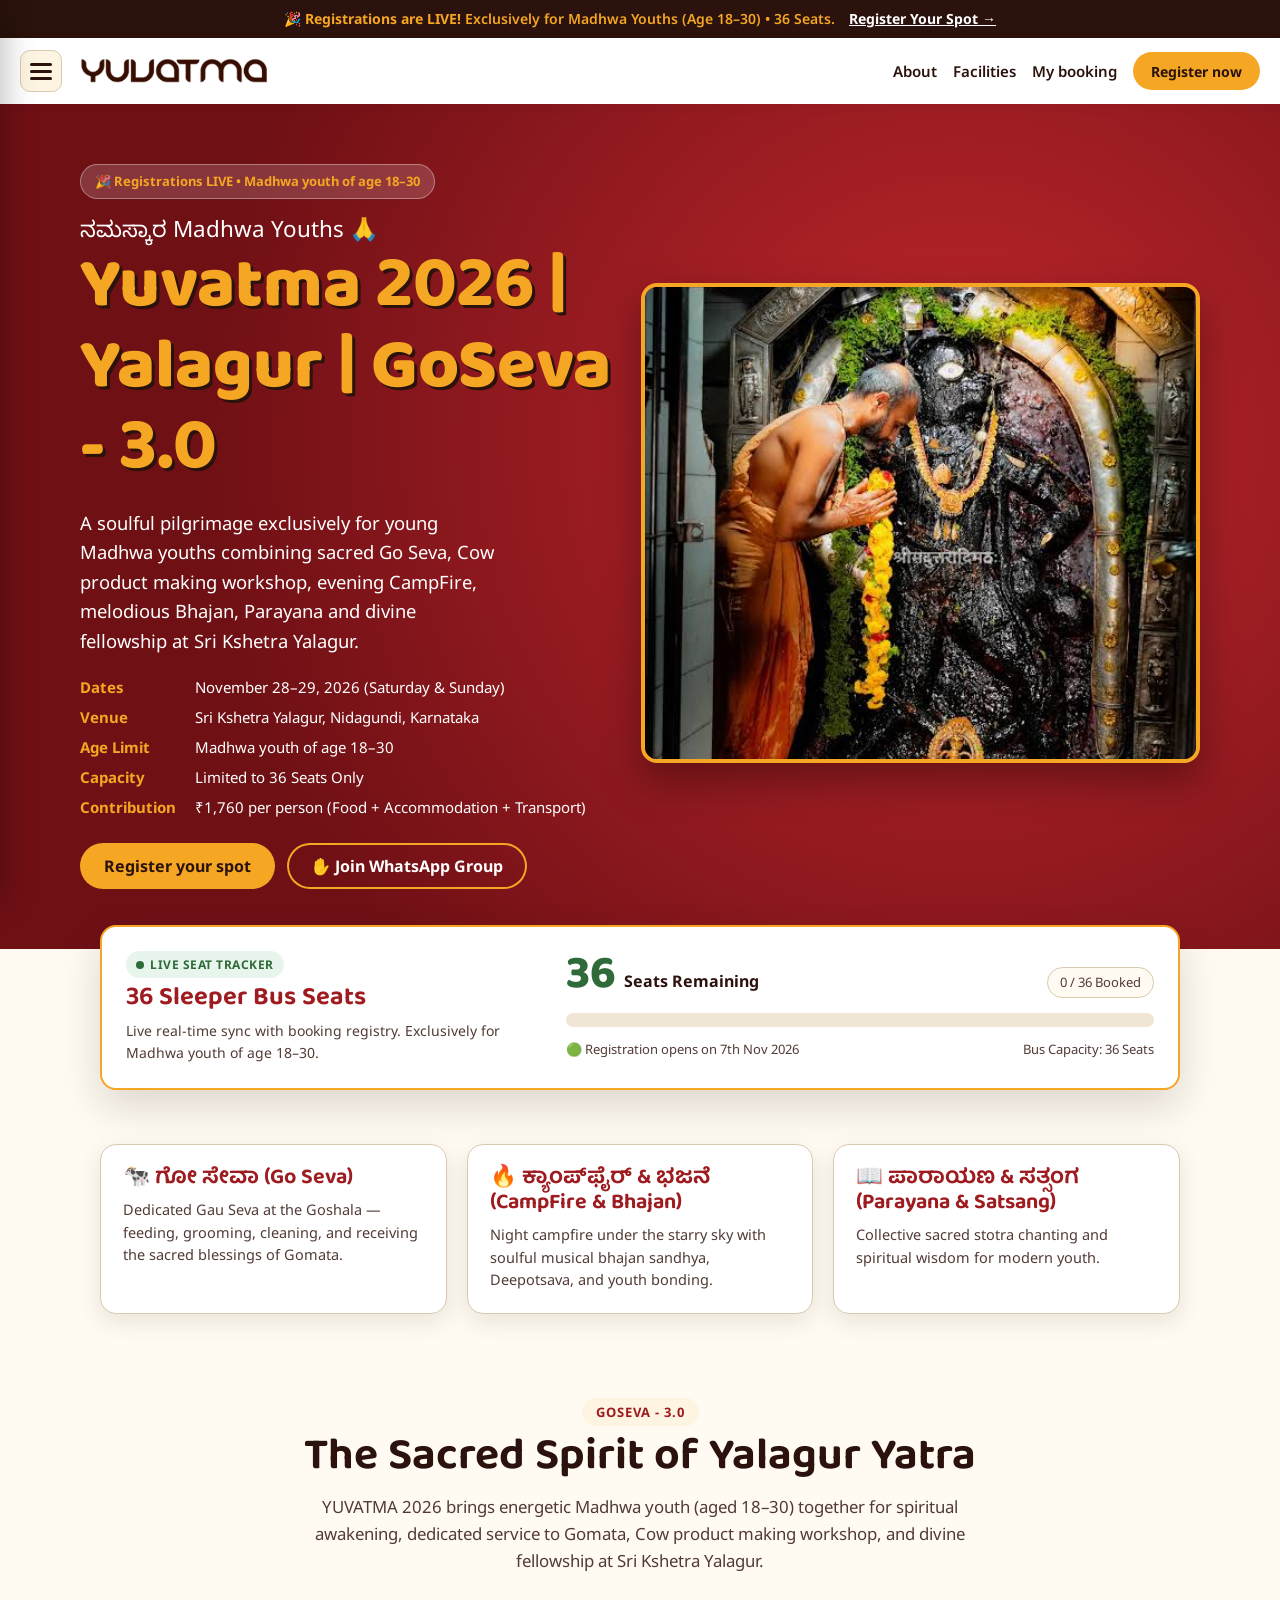
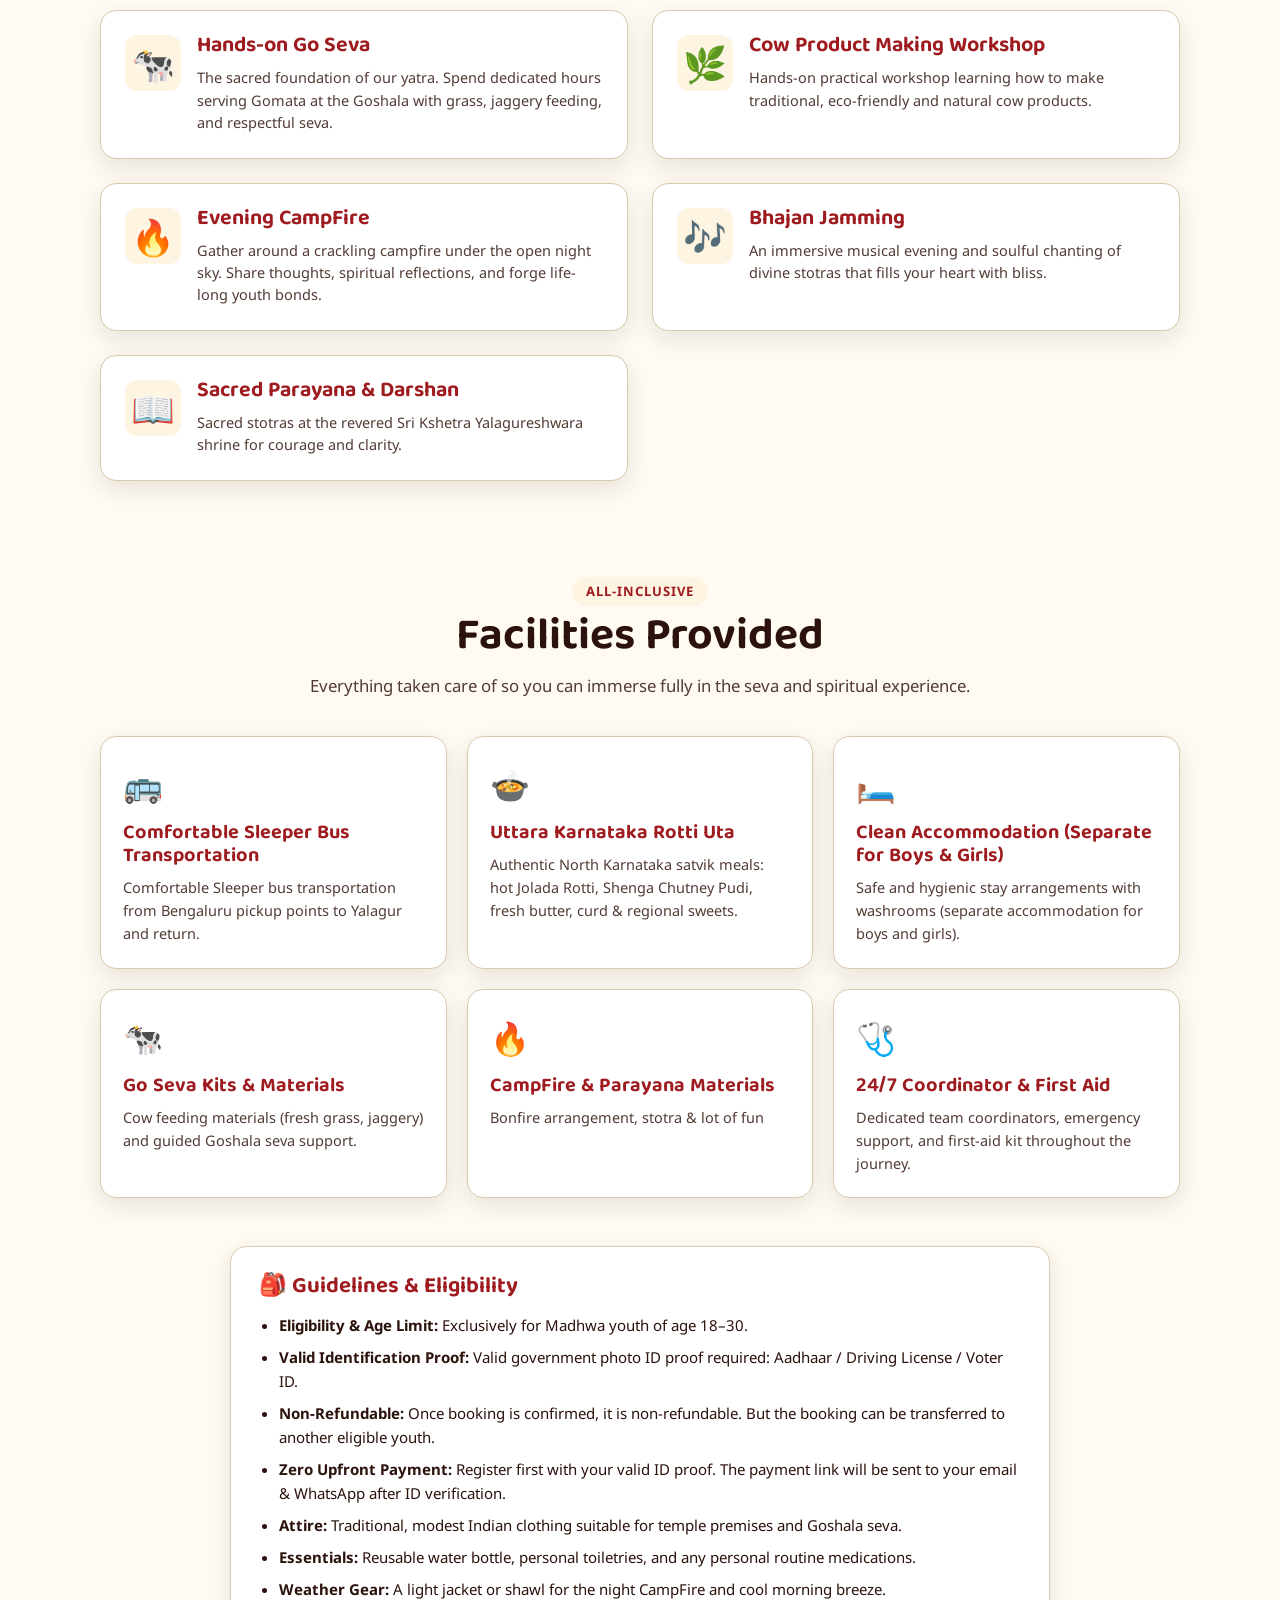
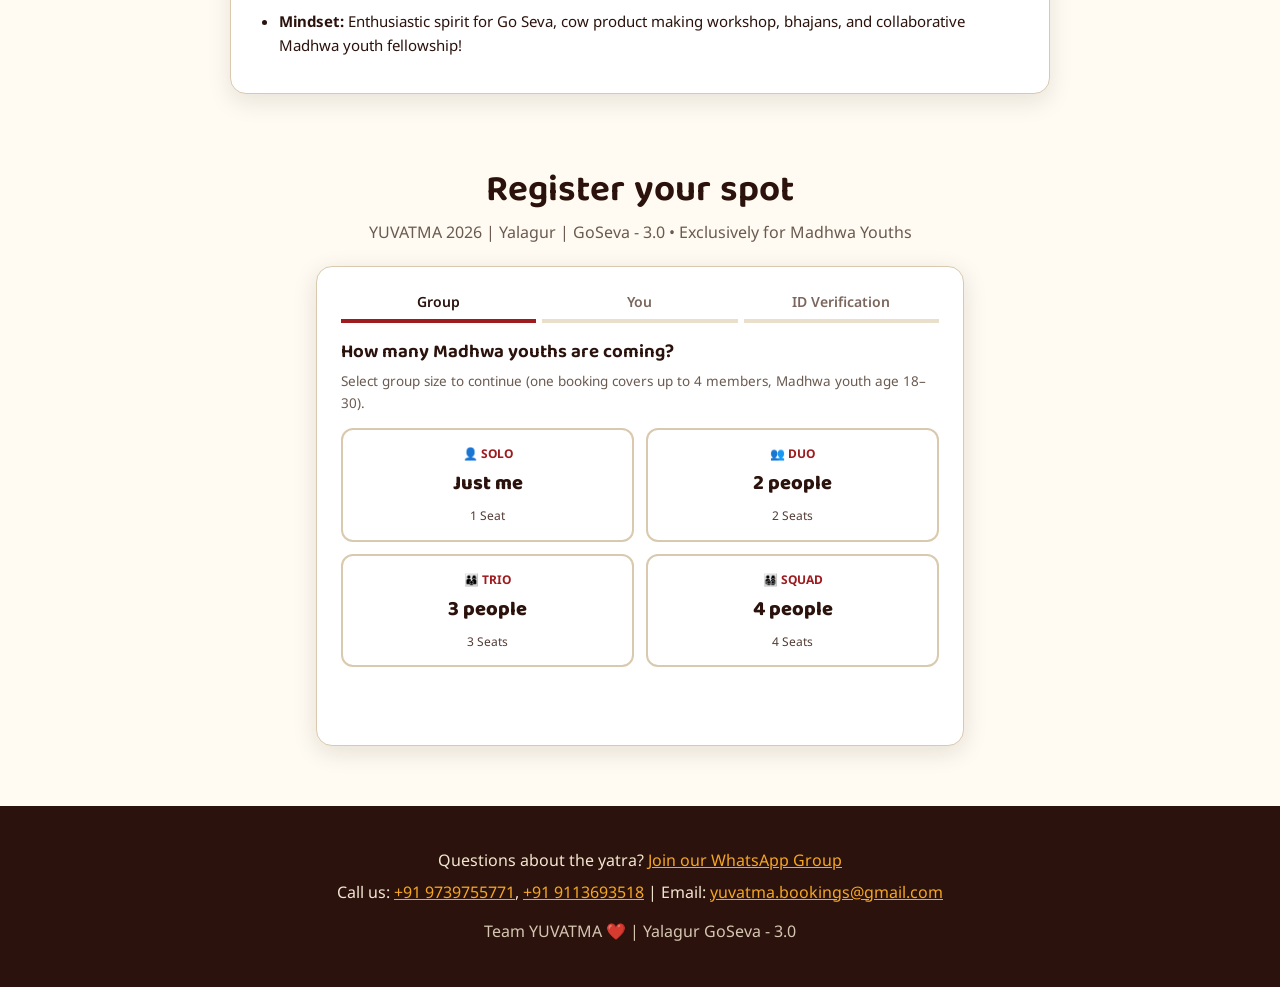
==== commit 8a66e8af: "Updated to 36 seats" ====
--- a/index.html
+++ b/index.html
@@ -14,7 +14,7 @@
 
 <!-- Announcement Bar -->
 <div class="announcement-bar" id="top-announcement">
-  <span>📢 <b>YUVATMA GoSeva - 3.0</b> • Exclusively for Madhwa Youths (Age 18–30) • Bookings Open 7th Nov • Limited to 35 Seats</span>
+  <span>📢 <b>YUVATMA GoSeva - 3.0</b> • Exclusively for Madhwa Youths (Age 18–30) • Bookings Open 7th Nov • Limited to 36 Seats</span>
   <button type="button" id="bar-interested-btn">✋ Interested</button>
 </div>
 
@@ -111,7 +111,7 @@
       <li><b>Dates</b> November 28–29, 2026 (Saturday &amp; Sunday)</li>
       <li><b>Venue</b> Sri Kshetra Yalagur, Nidagundi, Karnataka</li>
       <li><b>Age Limit</b> Madhwa youth of age 18–30</li>
-      <li><b>Capacity</b> Limited to 35 Seats Only</li>
+      <li id="hero-fact-capacity"><b>Capacity</b> Limited to 36 Seats Only</li>
       <li id="hero-fact-price"><b>Contribution</b> ₹1,760 per person (Food + Accommodation + Transport)</li>
     </ul>
     <div class="hero-actions" id="hero-actions-container">
@@ -128,23 +128,23 @@
   <div class="seat-card">
     <div class="seat-header">
       <span class="live-badge"><span class="live-dot"></span> Live Seat Tracker</span>
-      <h2 class="seat-title">35 AC Bus Seats</h2>
+      <h2 class="seat-title"><span id="seat-total-title">36</span> Sleeper Bus Seats</h2>
       <p class="seat-subtitle">Live real-time sync with booking registry. Exclusively for Madhwa youth of age 18–30.</p>
     </div>
     <div class="seat-stats">
       <div class="seat-numbers">
         <div class="seat-left-display">
-          <span class="seat-big-num" id="seats-left-num">35</span>
+          <span class="seat-big-num" id="seats-left-num">36</span>
           <span class="seat-big-label">Seats Remaining</span>
         </div>
-        <span class="seat-total-pill"><span id="seats-booked-num">0</span> / 35 Booked</span>
+        <span class="seat-total-pill"><span id="seats-booked-num">0</span> / <span id="seat-capacity-max">36</span> Booked</span>
       </div>
       <div class="progress-bar-wrap" aria-label="Seat booking progress">
         <div class="progress-bar-fill" id="seat-progress-bar" style="width: 0%;"></div>
       </div>
       <p class="seat-footer-note">
         <span id="seat-status-note">🟢 Registration opens on 7th Nov 2026</span>
-        <span>Bus Capacity: 35 Seats</span>
+        <span>Bus Capacity: <span id="seat-capacity-foot">36</span> Seats</span>
       </p>
     </div>
   </div>
@@ -222,8 +222,8 @@
   <div class="facilities-grid">
     <div class="facility-card">
       <div class="facility-icon">🚌</div>
-      <h3>Comfortable AC Seater Bus Transportation</h3>
-      <p>Comfortable AC bus transportation from Bengaluru pickup points to Yalagur and return.</p>
+      <h3>Comfortable Sleeper Bus Transportation</h3>
+      <p>Comfortable Sleeper bus transportation from Bengaluru pickup points to Yalagur and return.</p>
     </div>
     <div class="facility-card">
       <div class="facility-icon">🍲</div>
@@ -280,7 +280,7 @@
     <div class="prebooking-icon">📢</div>
     <div class="prebooking-content">
       <h3>Bookings Open on 7th November 2026</h3>
-      <p id="prebooking-desc">Official registration for YUVATMA GoSeva - 3.0 opens on <b>Friday, 7th November</b>. Strictly limited to <b>35 seats</b> (Madhwa youth of age 18–30). Contribution: ₹1,760 per person (payment collected only after ID verification).</p>
+      <p id="prebooking-desc">Official registration for YUVATMA GoSeva - 3.0 opens on <b>Friday, 7th November</b>. Strictly limited to <b>36 seats</b> (Madhwa youth of age 18–30). Contribution: ₹1,760 per person (payment collected only after ID verification).</p>
       <div class="prebooking-actions">
         <button type="button" class="btn sm" id="prebook-interested-btn">✋ Express Interest &amp; Join Group</button>
       </div>
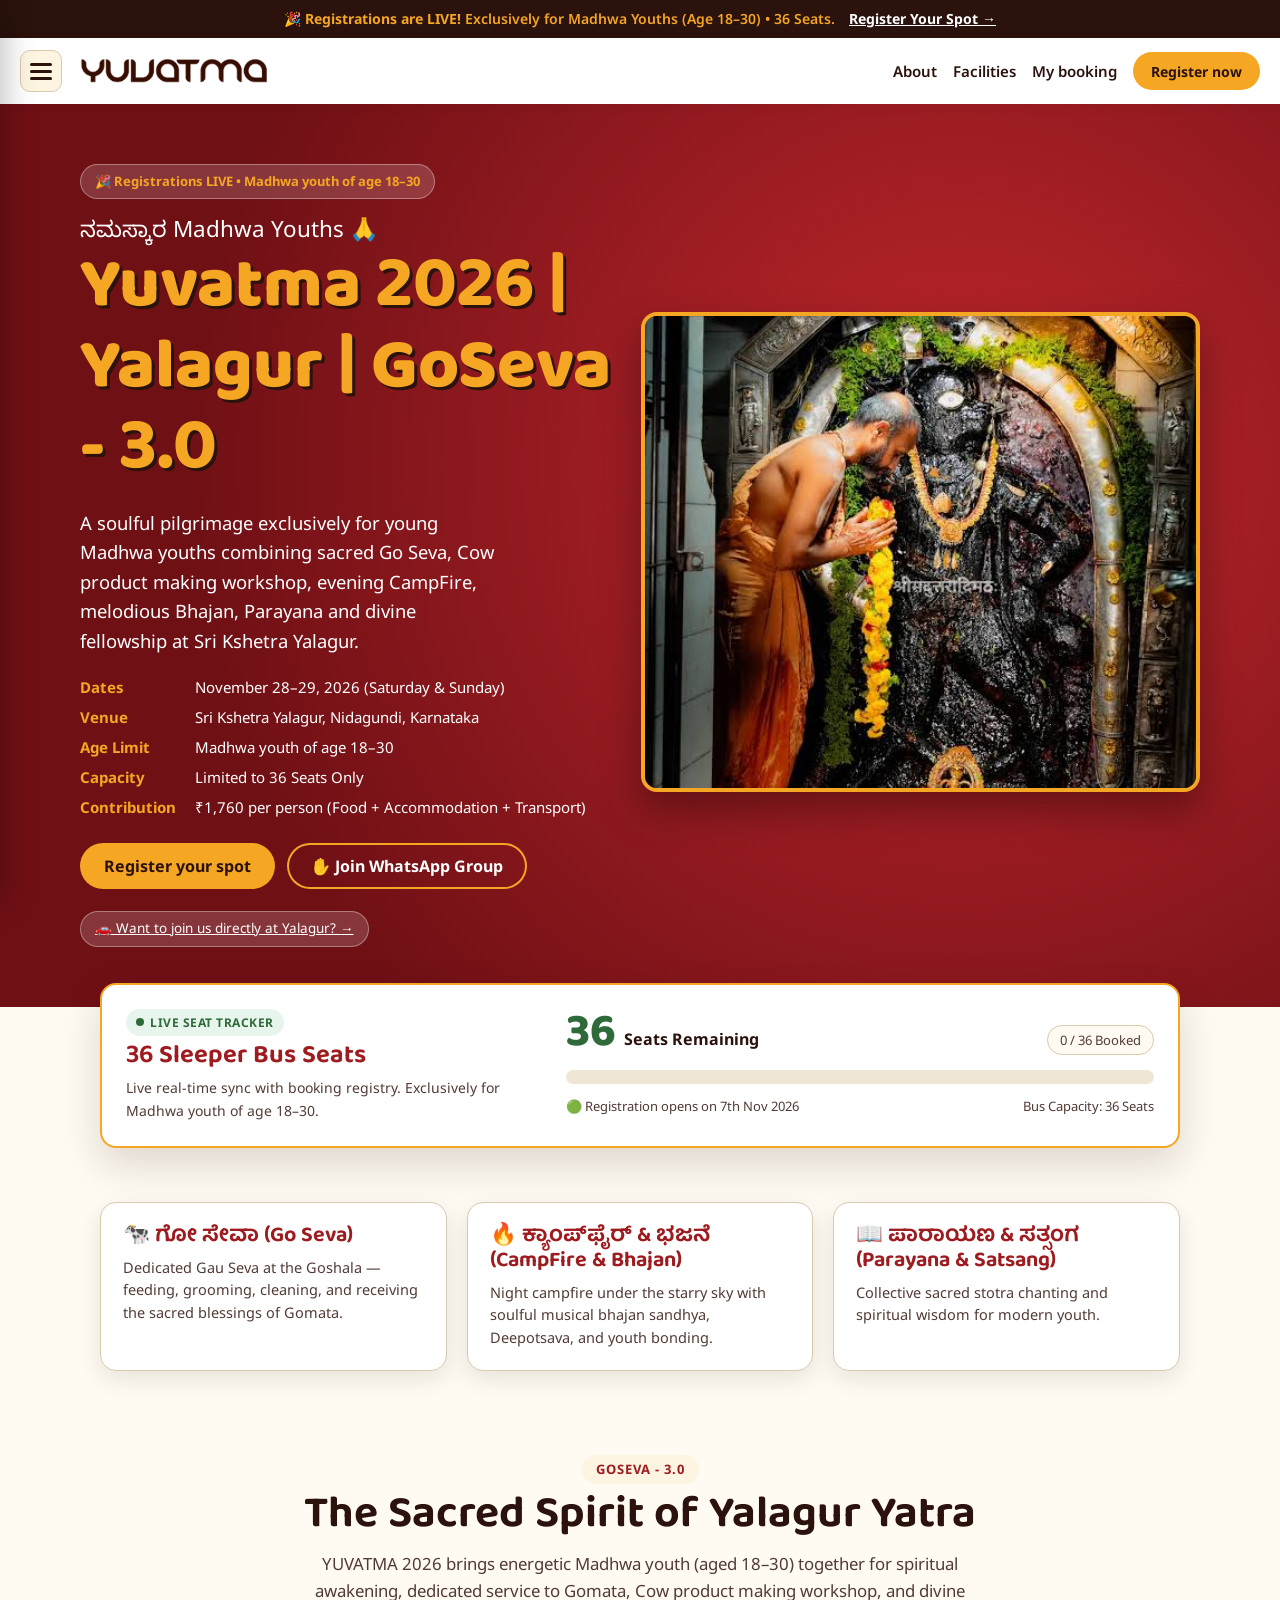
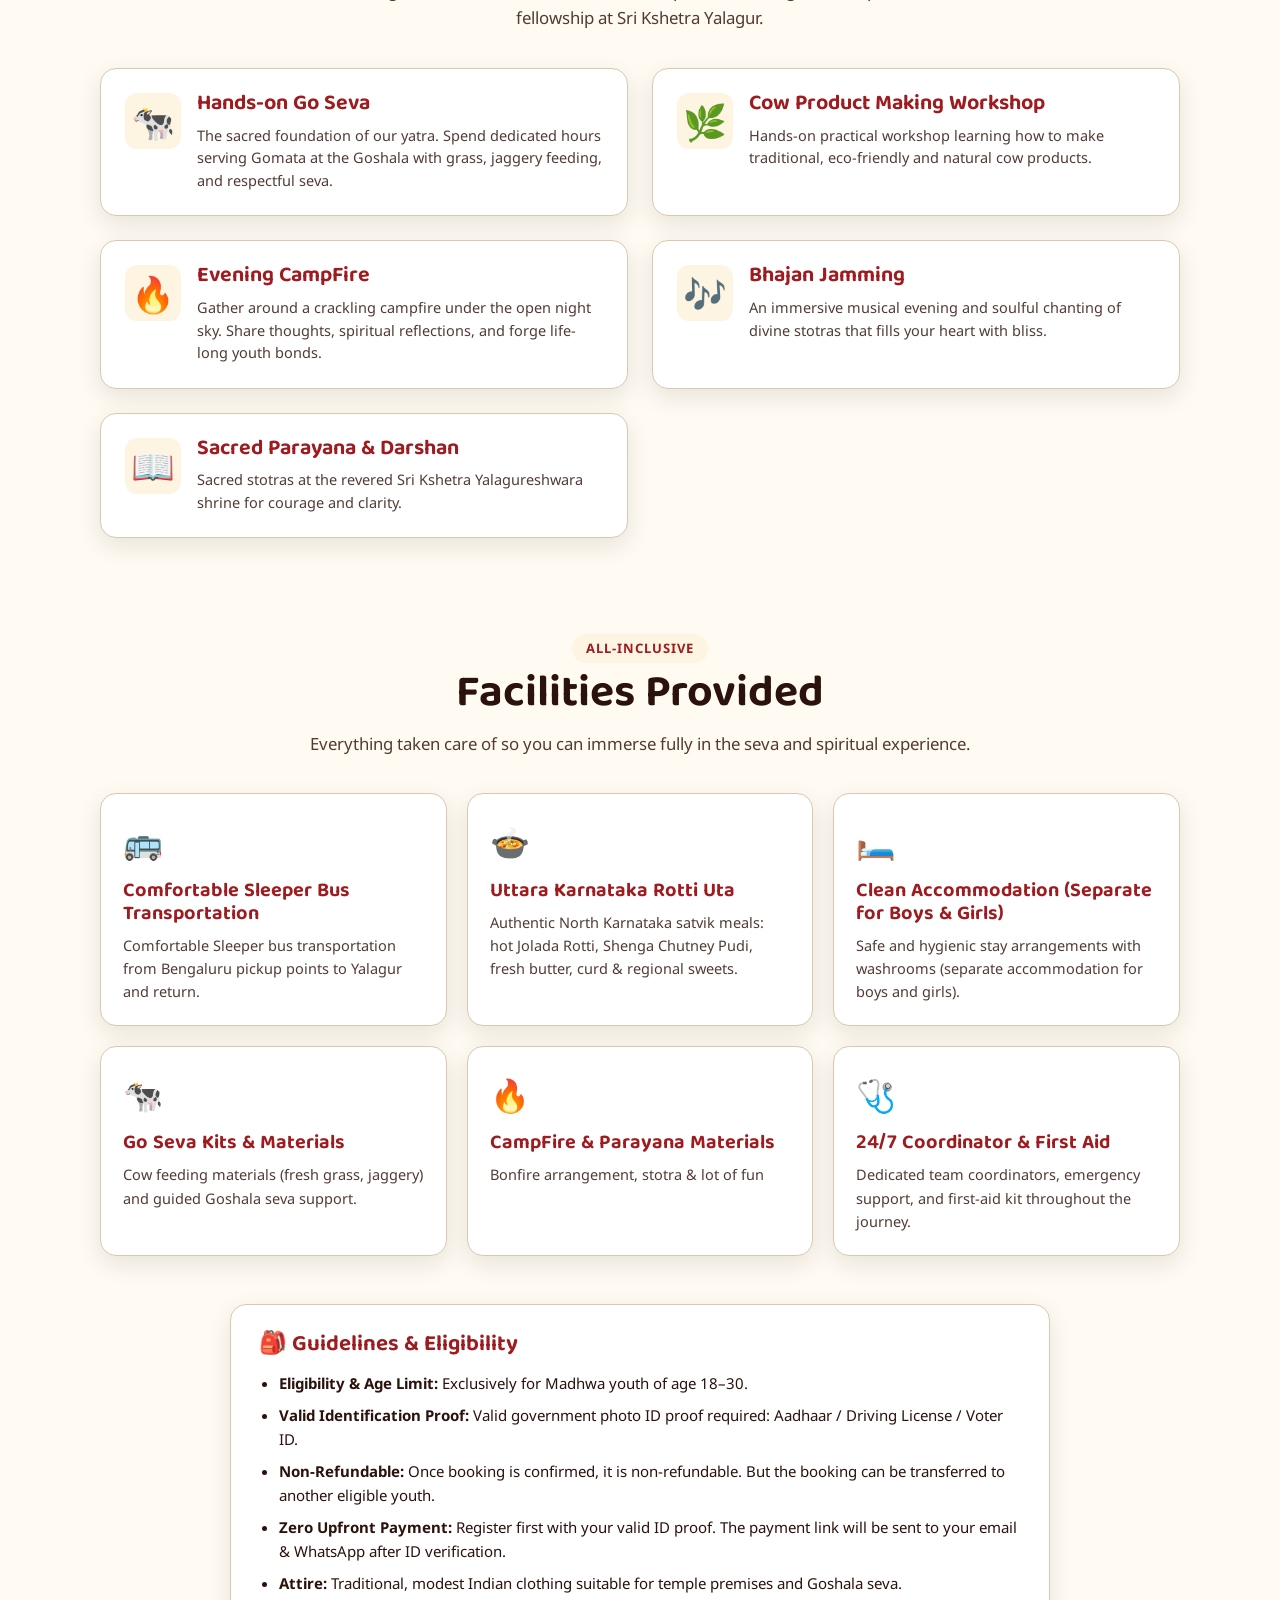
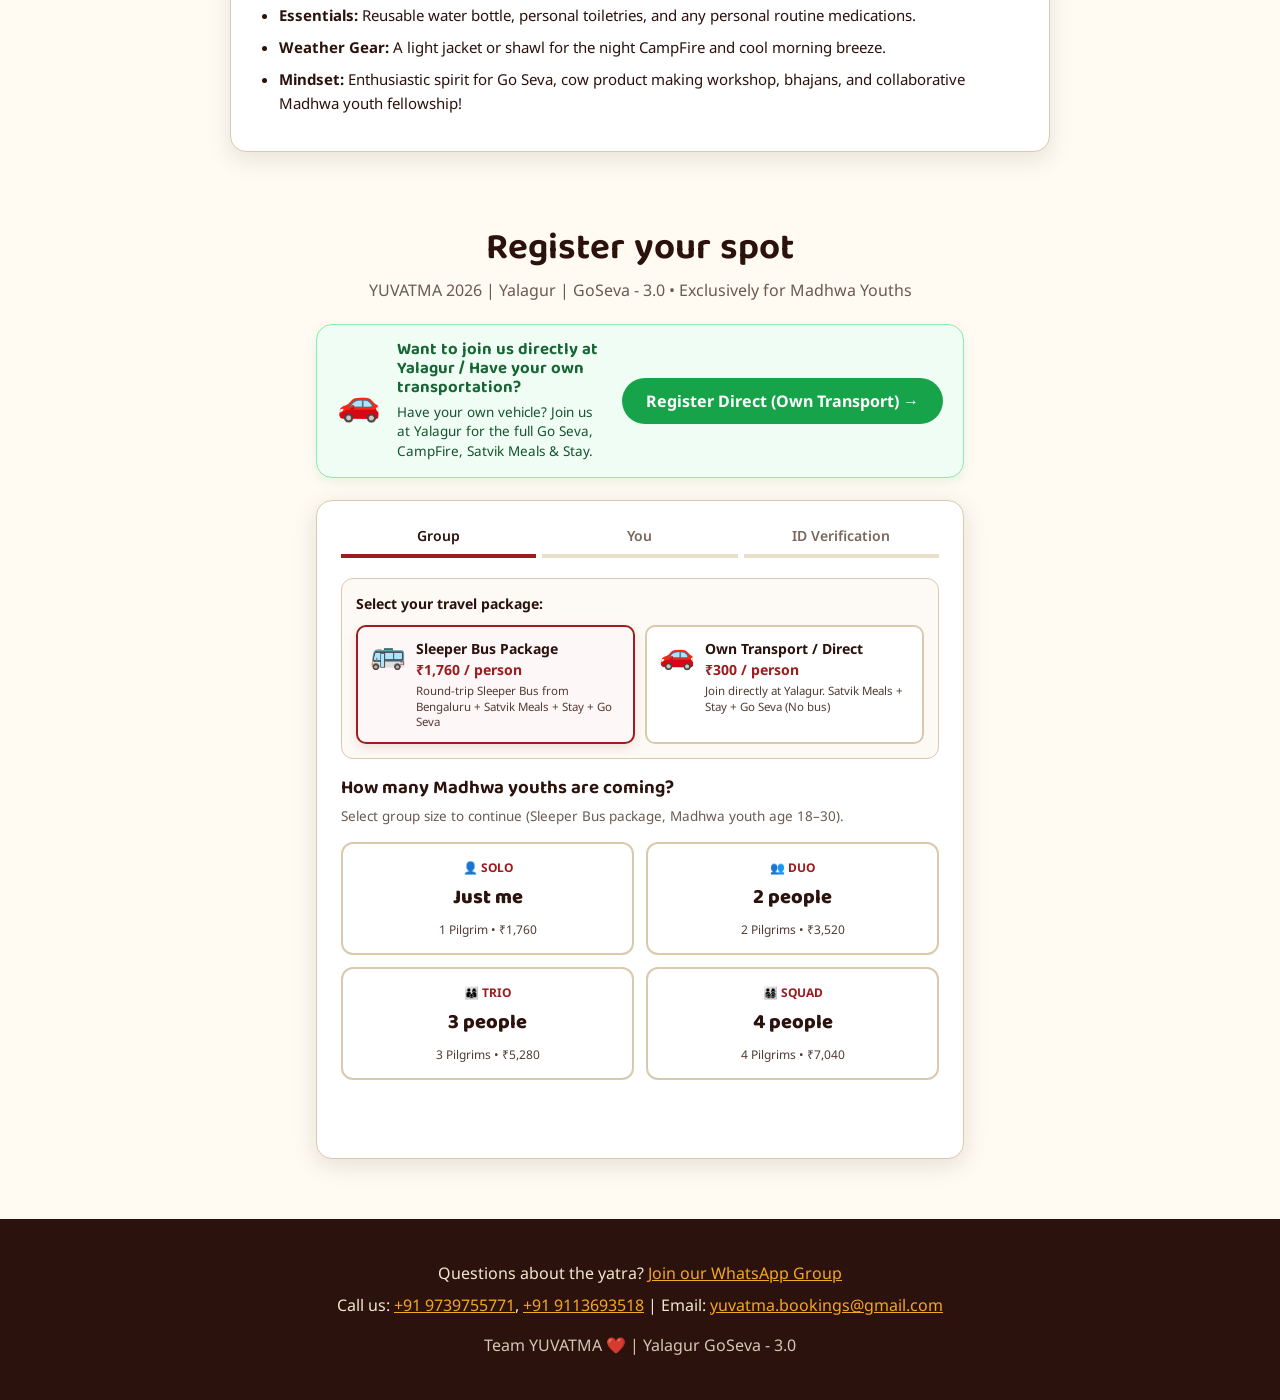
==== commit 4e0836c5: "Custom bookings" ====
--- a/index.html
+++ b/index.html
@@ -116,6 +116,7 @@
     </ul>
     <div class="hero-actions" id="hero-actions-container">
       <button type="button" class="btn" id="hero-interested-btn">✋ Interested</button>
+      <a href="#book" class="hero-direct-link" id="hero-direct-link">🚗 Want to join us directly at Yalagur? &rarr;</a>
     </div>
   </div>
   <div>
@@ -275,6 +276,16 @@
   <h2 id="book-title">Register your spot</h2>
   <p class="sub">YUVATMA 2026 | Yalagur | GoSeva - 3.0 • Exclusively for Madhwa Youths</p>
 
+  <!-- Direct at Yalagur / Own Transport Callout Banner -->
+  <div class="direct-travel-callout" id="direct-travel-callout">
+    <div class="direct-travel-icon">🚗</div>
+    <div class="direct-travel-body">
+      <h4>Want to join us directly at Yalagur / Have your own transportation?</h4>
+      <p>Have your own vehicle? Join us at Yalagur for the full Go Seva, CampFire, Satvik Meals &amp; Stay.</p>
+    </div>
+    <button type="button" class="btn direct-btn" id="direct-join-btn">Register Direct (Own Transport) &rarr;</button>
+  </div>
+
   <!-- Pre-booking Marketing Notice Box (Shown before 7th Nov) -->
   <div class="prebooking-notice" id="prebooking-banner">
     <div class="prebooking-icon">📢</div>
--- a/style.css
+++ b/style.css
@@ -830,6 +830,129 @@
   text-align: center;
 }
 
+/* Direct at Yalagur / Own Transport Callout Card */
+.direct-travel-callout {
+  background: #f0fdf4;
+  border: 1.5px solid #86efac;
+  border-radius: var(--r);
+  padding: 16px 20px;
+  margin-bottom: 22px;
+  display: flex;
+  align-items: center;
+  justify-content: space-between;
+  gap: 16px;
+  box-shadow: 0 4px 12px rgba(22, 101, 52, 0.08);
+}
+.direct-travel-icon {
+  font-size: 2.2rem;
+  flex-shrink: 0;
+}
+.direct-travel-body {
+  flex: 1;
+}
+.direct-travel-body h4 {
+  margin: 0 0 4px;
+  font-size: 1.05rem;
+  color: #166534;
+}
+.direct-travel-body p {
+  margin: 0;
+  font-size: 13.5px;
+  color: #14532d;
+  line-height: 1.45;
+}
+.direct-btn {
+  background: #16a34a;
+  color: #fff !important;
+  flex-shrink: 0;
+  white-space: nowrap;
+}
+.direct-btn:hover {
+  background: #15803d;
+}
+.hero-direct-link {
+  display: inline-block;
+  font-size: 13.5px;
+  color: #fff;
+  text-decoration: underline;
+  background: rgba(255, 255, 255, 0.16);
+  padding: 6px 14px;
+  border-radius: 999px;
+  border: 1px solid rgba(255, 255, 255, 0.35);
+  margin-top: 10px;
+  transition: all 0.2s;
+}
+.hero-direct-link:hover {
+  background: rgba(255, 255, 255, 0.28);
+  color: var(--gold);
+}
+
+/* Transport Selector inside Step 1 Wizard */
+.transport-selector-card {
+  background: #fdfaf5;
+  border: 1px solid var(--line);
+  border-radius: 12px;
+  padding: 14px;
+  margin-bottom: 20px;
+}
+.transport-selector-title {
+  font-weight: 700;
+  font-size: 14px;
+  color: var(--ink);
+  margin-bottom: 10px;
+}
+.transport-options-grid {
+  display: grid;
+  grid-template-columns: 1fr 1fr;
+  gap: 10px;
+}
+.transport-opt-btn {
+  display: flex;
+  align-items: flex-start;
+  gap: 10px;
+  padding: 12px;
+  border-radius: 10px;
+  border: 2px solid var(--line);
+  background: #ffffff;
+  cursor: pointer;
+  text-align: left;
+  transition: all 0.2s;
+  font-family: inherit;
+}
+.transport-opt-btn:hover {
+  border-color: var(--gold);
+  background: #fffdfa;
+}
+.transport-opt-btn.selected {
+  border-color: var(--red);
+  background: #fef7f7;
+  box-shadow: 0 4px 12px rgba(158, 27, 31, 0.12);
+}
+.transport-opt-icon {
+  font-size: 1.8rem;
+  line-height: 1;
+}
+.transport-opt-info {
+  display: flex;
+  flex-direction: column;
+}
+.transport-opt-info b {
+  font-size: 14px;
+  color: var(--ink);
+  margin-bottom: 2px;
+}
+.transport-opt-price {
+  font-size: 14px;
+  font-weight: 700;
+  color: var(--red);
+  margin-bottom: 4px;
+}
+.transport-opt-sub {
+  font-size: 11.5px;
+  color: var(--ink-light);
+  line-height: 1.35;
+}
+
 /* Pre-booking Banner */
 .prebooking-notice {
   background: #fff8e6;
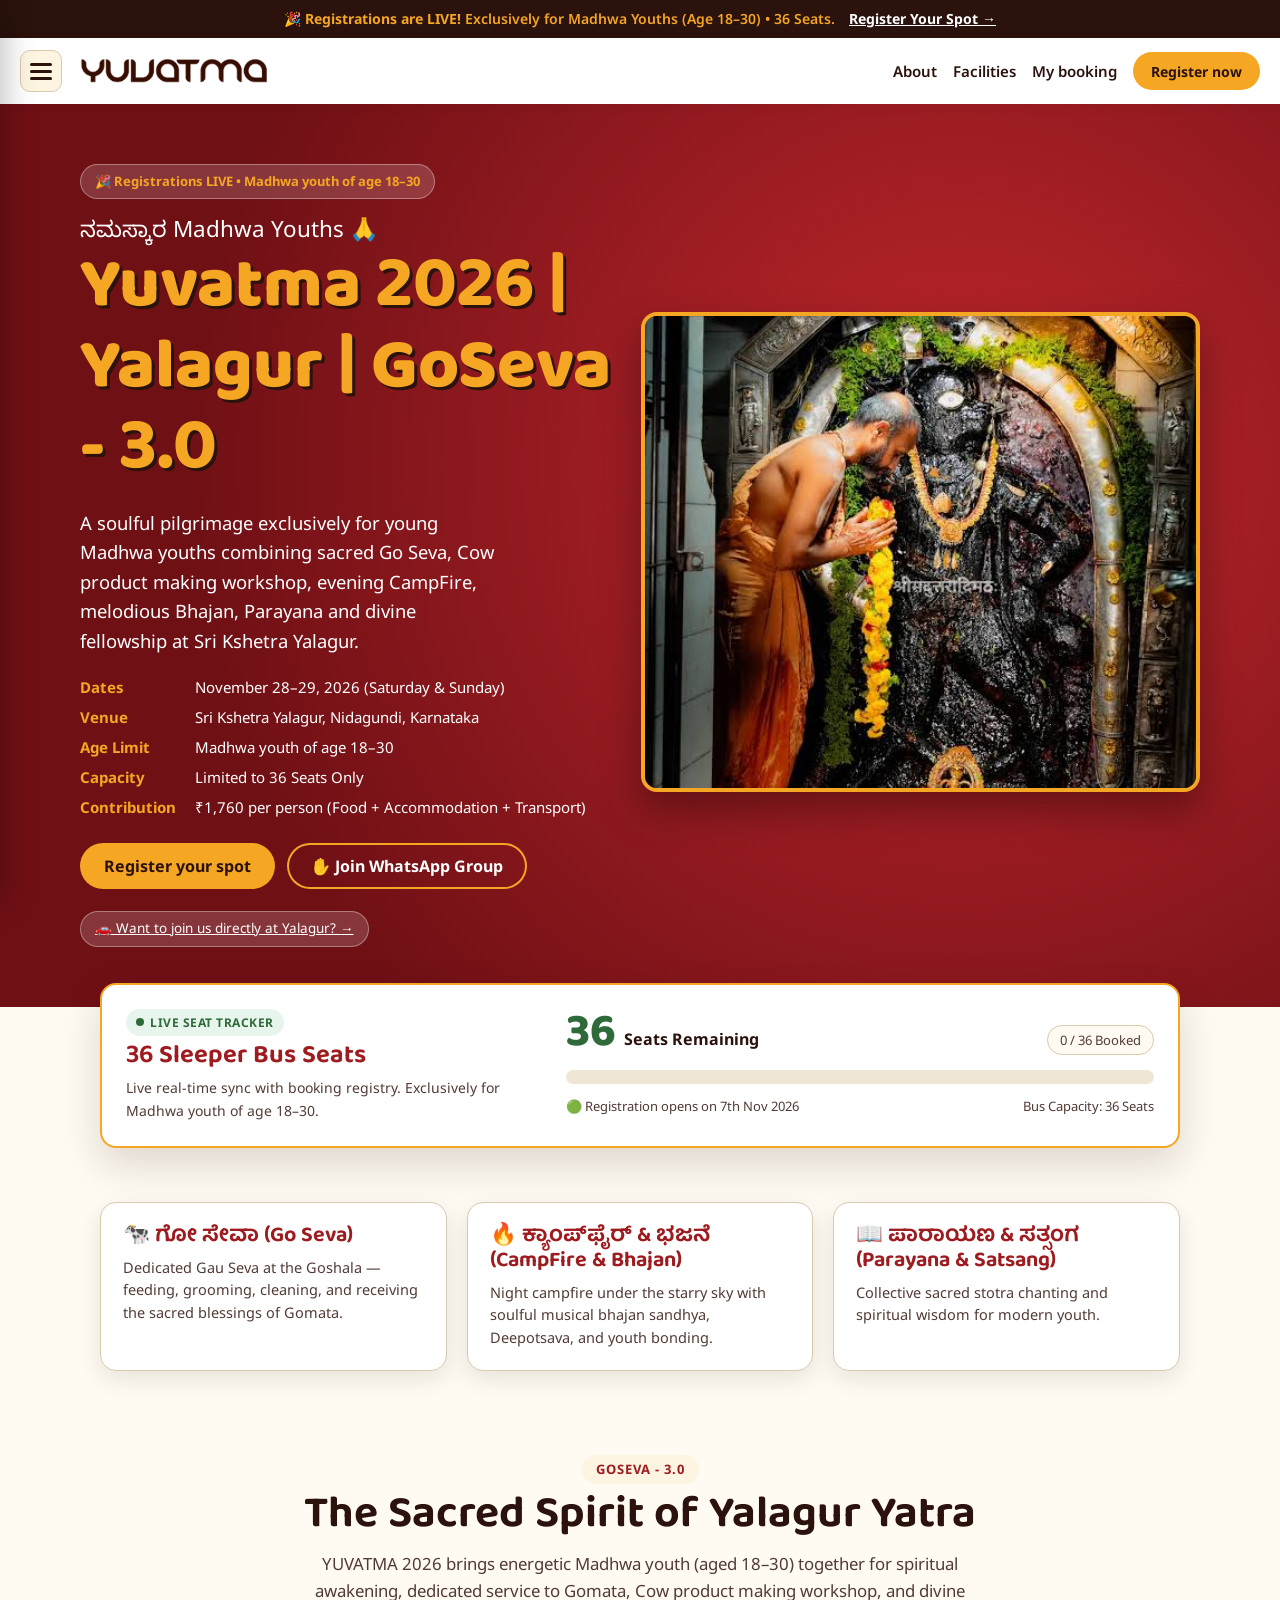
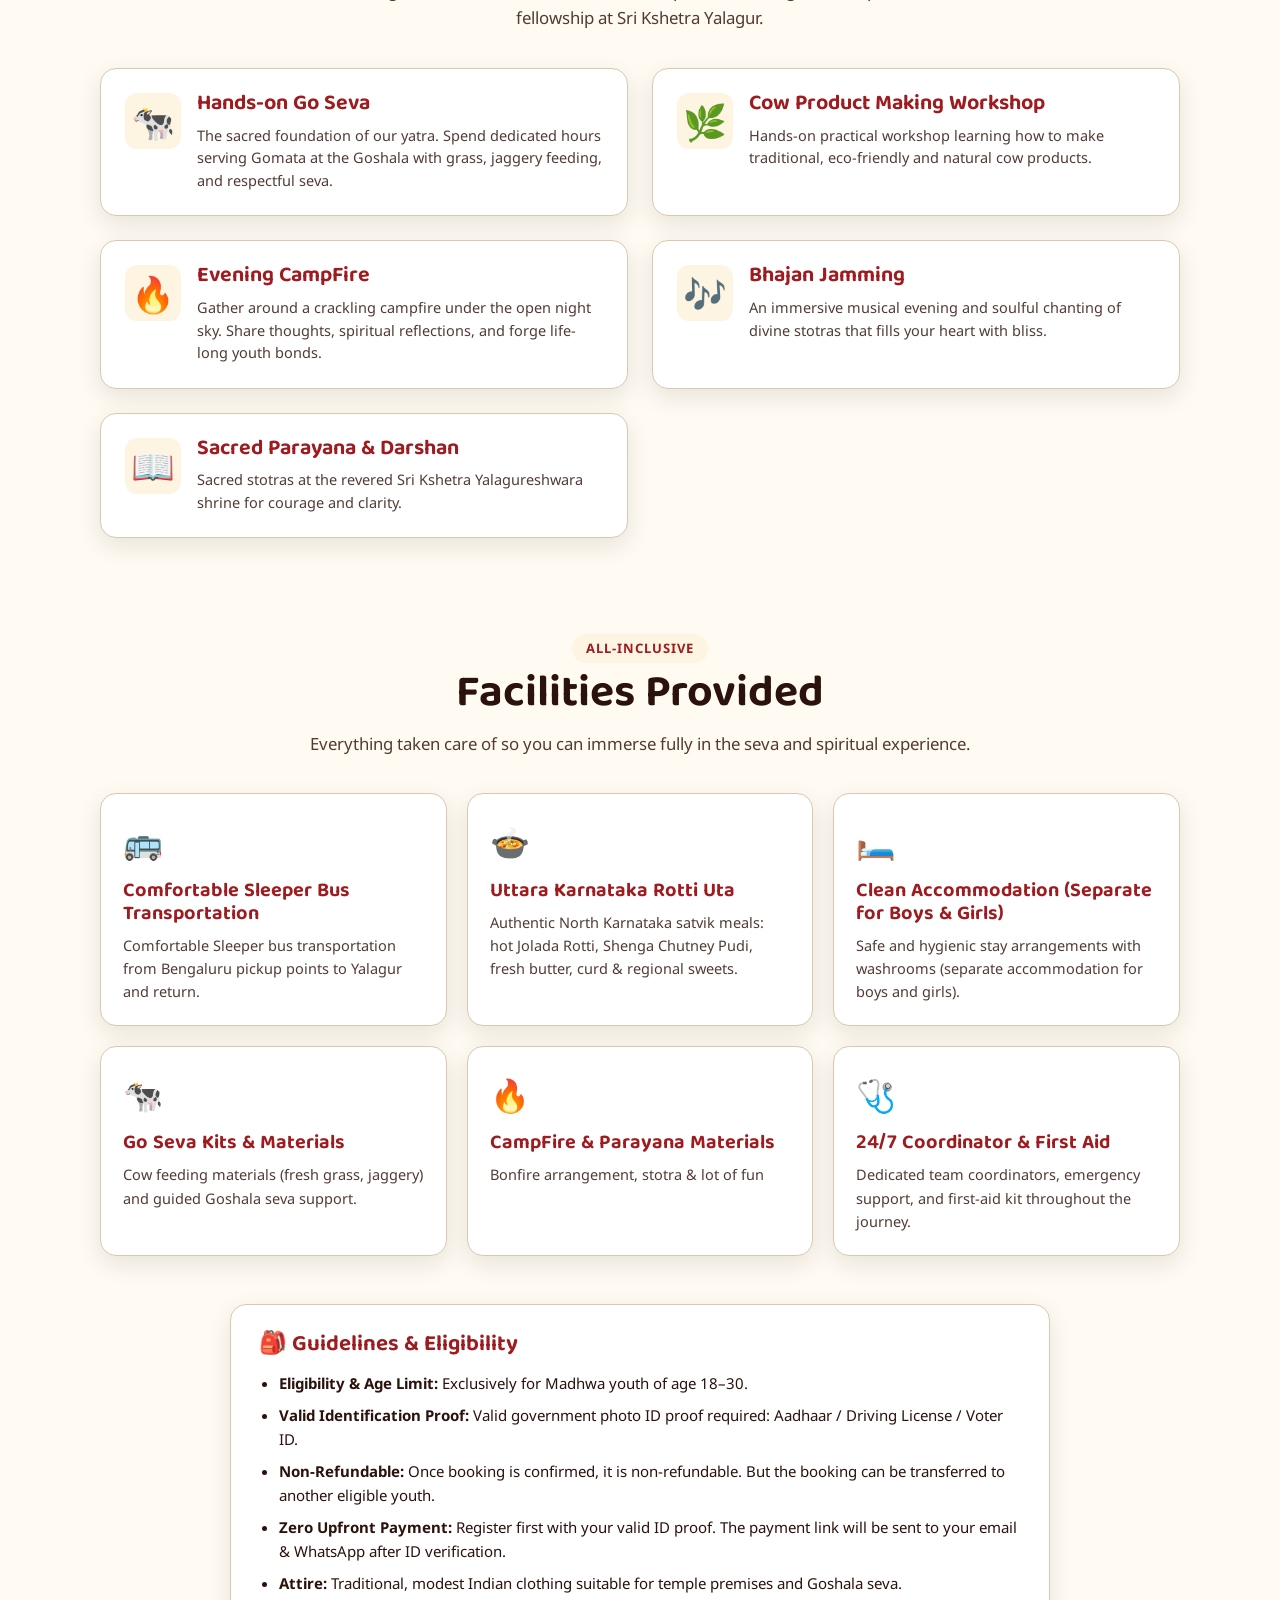
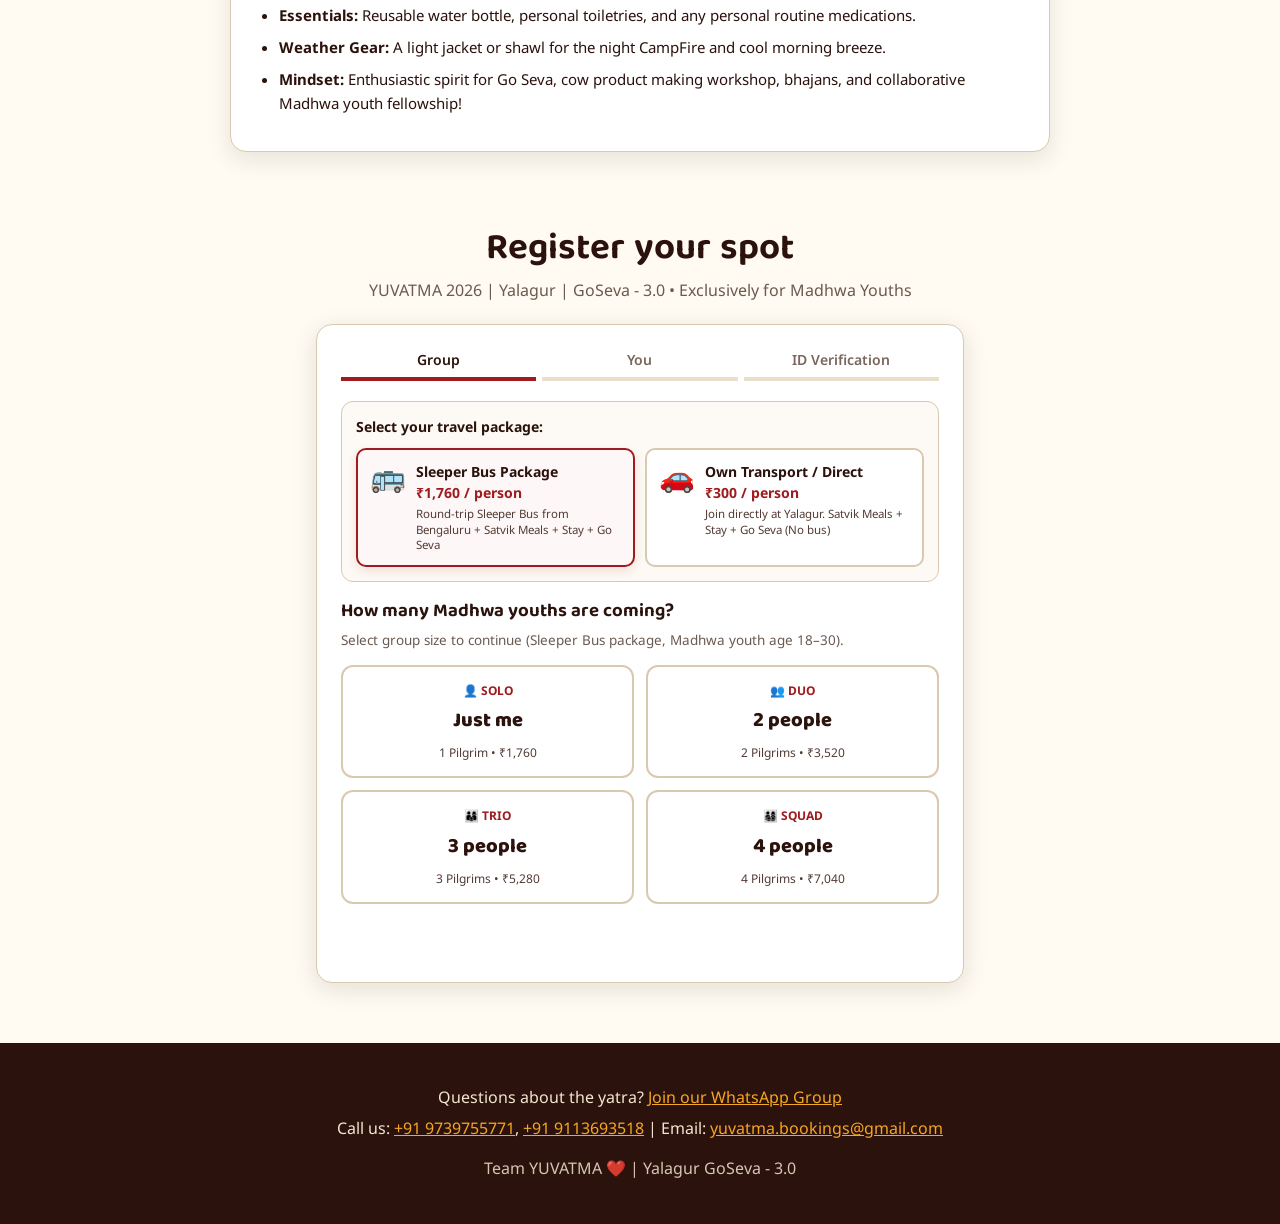
==== commit a0d69dab: "Bug" ====
--- a/index.html
+++ b/index.html
@@ -276,15 +276,7 @@
   <h2 id="book-title">Register your spot</h2>
   <p class="sub">YUVATMA 2026 | Yalagur | GoSeva - 3.0 • Exclusively for Madhwa Youths</p>
 
-  <!-- Direct at Yalagur / Own Transport Callout Banner -->
-  <div class="direct-travel-callout" id="direct-travel-callout">
-    <div class="direct-travel-icon">🚗</div>
-    <div class="direct-travel-body">
-      <h4>Want to join us directly at Yalagur / Have your own transportation?</h4>
-      <p>Have your own vehicle? Join us at Yalagur for the full Go Seva, CampFire, Satvik Meals &amp; Stay.</p>
-    </div>
-    <button type="button" class="btn direct-btn" id="direct-join-btn">Register Direct (Own Transport) &rarr;</button>
-  </div>
+
 
   <!-- Pre-booking Marketing Notice Box (Shown before 7th Nov) -->
   <div class="prebooking-notice" id="prebooking-banner">
